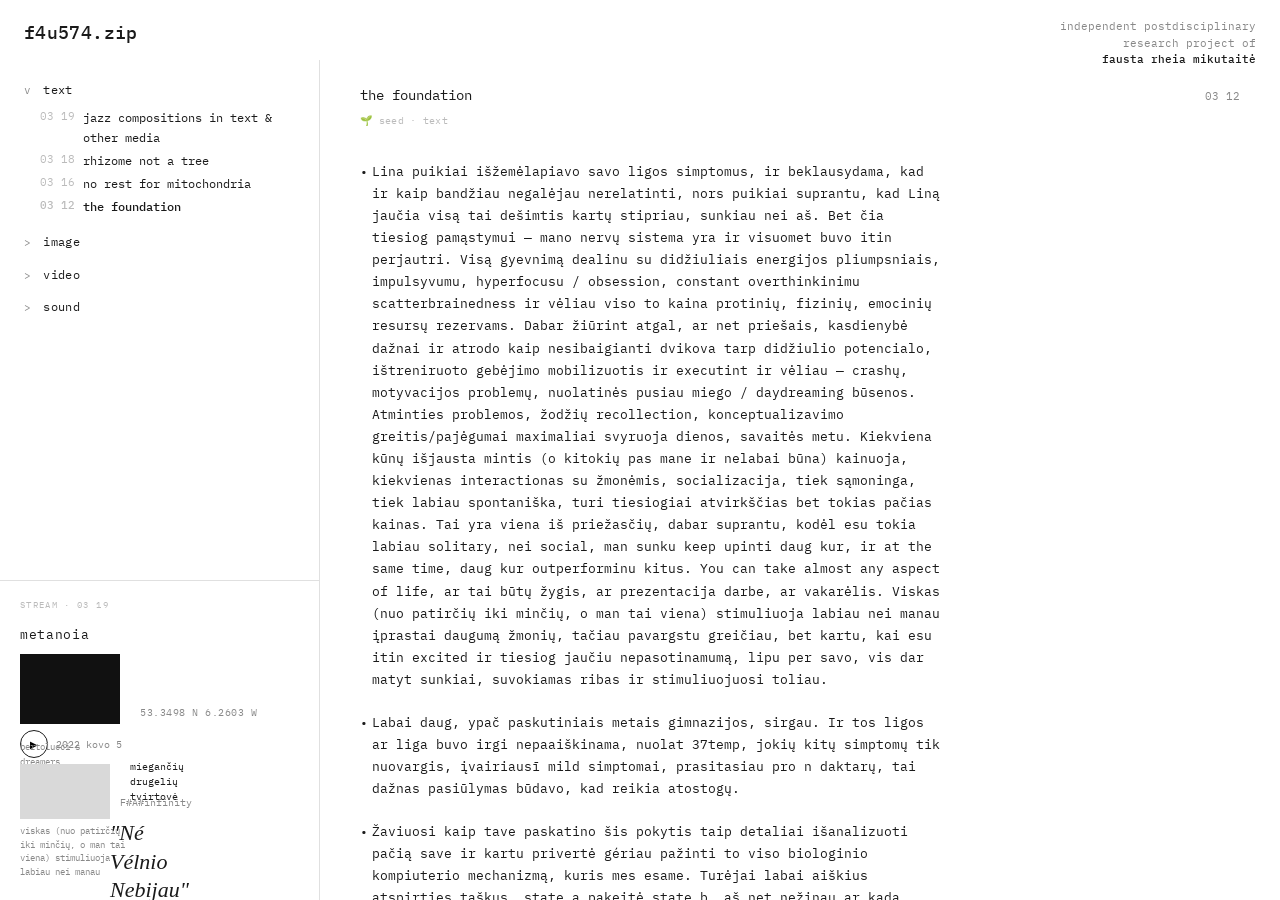
==== index.html @ ff66e922 "the foundation" ====
<!DOCTYPE html>
<html lang="en">
<head>
    <meta charset="UTF-8">
    <meta name="viewport" content="width=device-width, initial-scale=1.0">
    <title>f4u574.zip</title>
    <style>
        /* === f4u574.zip === */
        
        @import url('https://fonts.googleapis.com/css2?family=IBM+Plex+Mono:ital,wght@0,300;0,400;0,500;1,300;1,400&display=swap');
        
        :root {
            --bg: #ffffff;
            --fg: #1a1a1a;
            --accent: #888;
            --light: #bbb;
            --border: #e0e0e0;
            --hover: #000;
            --nav-width: 320px;
            --mono: 'IBM Plex Mono', 'Courier New', monospace;
            --pink: #d4a5b5;
            --grey-light: #d9d9d9;
        }

        *, *::before, *::after { margin: 0; padding: 0; box-sizing: border-box; }

        body {
            font-family: var(--mono);
            background: var(--bg);
            color: var(--fg);
            font-size: 13px;
            line-height: 1.7;
            -webkit-font-smoothing: antialiased;
            overflow: hidden;
            height: 100vh;
        }

        ::selection { background: var(--fg); color: var(--bg); }

        a { color: var(--fg); text-decoration: none; }
        a:hover { color: var(--hover); }

        /* === HEADER === */
        .site-header {
            position: fixed;
            top: 0; left: 0; right: 0;
            height: 60px;
            display: flex;
            justify-content: space-between;
            align-items: flex-start;
            padding: 18px 24px 0;
            background: var(--bg);
            z-index: 100;
        }
        .site-title {
            font-size: 18px;
            font-weight: 500;
            letter-spacing: 0.02em;
        }
        .site-subtitle {
            text-align: right;
            font-size: 11px;
            line-height: 1.5;
            color: var(--accent);
        }
        .site-subtitle .author {
            font-weight: 500;
            color: var(--fg);
        }

        /* === BURGER === */
        .burger {
            display: none;
            background: none;
            border: none;
            cursor: pointer;
            padding: 4px;
            z-index: 200;
        }
        .burger span {
            display: block;
            width: 20px;
            height: 1px;
            background: var(--fg);
            margin: 5px 0;
            transition: all 0.2s;
        }
        .burger.open span:nth-child(1) { transform: rotate(45deg) translate(4px, 4px); }
        .burger.open span:nth-child(2) { opacity: 0; }
        .burger.open span:nth-child(3) { transform: rotate(-45deg) translate(4px, -4px); }

        /* === MAIN LAYOUT === */
        .layout {
            display: flex;
            position: fixed;
            top: 60px;
            left: 0;
            right: 0;
            bottom: 0;
        }

        /* === LEFT NAV === */
        .nav-pane {
            width: var(--nav-width);
            min-width: var(--nav-width);
            display: flex;
            flex-direction: column;
            border-right: 1px solid var(--border);
            overflow: hidden;
        }
        .nav-entries {
            flex: 1;
            overflow-y: auto;
            padding: 20px 24px;
        }
        .nav-entries::-webkit-scrollbar { width: 3px; }
        .nav-entries::-webkit-scrollbar-track { background: transparent; }
        .nav-entries::-webkit-scrollbar-thumb { background: var(--border); }

        /* category toggles */
        .nav-category {
            margin-bottom: 6px;
            cursor: pointer;
            user-select: none;
            font-size: 12px;
            letter-spacing: 0.03em;
        }
        .nav-category .toggle-icon { 
            display: inline-block; 
            width: 12px; 
            color: var(--accent);
            font-size: 11px;
        }
        .nav-category:hover { color: var(--hover); }

        .nav-list {
            list-style: none;
            margin: 0 0 14px 0;
            overflow: hidden;
            transition: max-height 0.3s ease;
        }
        .nav-list.collapsed { max-height: 0; margin-bottom: 6px; }
        
        .nav-item {
            display: flex;
            gap: 8px;
            padding: 2px 0 2px 16px;
            font-size: 12px;
            cursor: pointer;
            transition: color 0.1s;
            line-height: 1.6;
        }
        .nav-item:hover { color: var(--hover); }
        .nav-item.active { font-weight: 500; }
        .nav-item .date {
            color: var(--light);
            white-space: nowrap;
            font-size: 11px;
        }
        .nav-item .title { flex: 1; }

        /* === DAILY COMPOSITION === */
        .daily-zone {
            border-top: 1px solid var(--border);
            padding: 16px 20px;
            min-height: 200px;
            position: relative;
            overflow: hidden;
        }
        .daily-label {
            font-size: 9px;
            letter-spacing: 0.15em;
            color: var(--light);
            text-transform: uppercase;
            margin-bottom: 12px;
        }
        .daily-composition {
            position: relative;
            height: 260px;
            font-size: 11px;
        }
        .daily-composition .frag {
            position: absolute;
        }
        .frag-text {
            font-size: 11px;
            line-height: 1.5;
            max-width: 160px;
        }
        .frag-keyword {
            font-size: 13px;
            letter-spacing: 0.05em;
        }
        .frag-image {
            display: block;
        }
        .frag-coord {
            font-size: 10px;
            color: var(--accent);
            letter-spacing: 0.05em;
        }
        .frag-quote {
            font-style: italic;
            font-size: 15px;
            font-weight: 300;
            line-height: 1.3;
        }
        .frag-date {
            font-size: 10px;
            color: var(--light);
        }
        /* mini audio player in daily zone */
        .mini-player {
            display: flex;
            align-items: center;
            gap: 8px;
        }
        .mini-player .play-btn {
            width: 28px;
            height: 28px;
            border-radius: 50%;
            border: 1px solid var(--fg);
            background: none;
            cursor: pointer;
            display: flex;
            align-items: center;
            justify-content: center;
            font-size: 10px;
            transition: all 0.15s;
        }
        .mini-player .play-btn:hover {
            background: var(--fg);
            color: var(--bg);
        }
        .mini-player .track-info {
            font-size: 10px;
            color: var(--accent);
        }

        /* === CONTENT PANE === */
        .content-pane {
            flex: 1;
            overflow-y: auto;
            padding: 24px 40px 60px;
        }
        .content-pane::-webkit-scrollbar { width: 3px; }
        .content-pane::-webkit-scrollbar-track { background: transparent; }
        .content-pane::-webkit-scrollbar-thumb { background: var(--border); }

        .entry-header {
            display: flex;
            justify-content: space-between;
            align-items: baseline;
            margin-bottom: 32px;
        }
        .entry-title {
            font-size: 14px;
            font-weight: 400;
        }
        .entry-date {
            font-size: 11px;
            color: var(--accent);
            white-space: nowrap;
        }
        .entry-meta {
            font-size: 10px;
            color: var(--light);
            margin-top: 4px;
            letter-spacing: 0.03em;
        }

        .entry-content {
            max-width: 580px;
        }
        .entry-content p {
            margin-bottom: 1.3rem;
            text-align: left;
        }
        .entry-content .bullet-item {
            padding-left: 12px;
            margin-bottom: 1.3rem;
            position: relative;
        }
        .entry-content .bullet-item::before {
            content: '•';
            position: absolute;
            left: 0;
        }
        .entry-content blockquote {
            border-left: 1px solid var(--accent);
            padding-left: 16px;
            margin: 24px 0;
            color: var(--accent);
            font-style: italic;
        }
        .entry-content img {
            max-width: 100%;
            margin: 20px 0;
            display: block;
        }
        .entry-content hr {
            border: none;
            border-top: 1px solid var(--border);
            margin: 28px 0;
        }
        .entry-content .footnote {
            font-size: 10px;
            color: var(--accent);
            vertical-align: super;
            cursor: pointer;
        }
        .entry-content .footnote:hover {
            color: var(--fg);
        }
        .entry-content .tag {
            font-size: 10px;
            color: var(--accent);
            letter-spacing: 0.05em;
            border-bottom: 1px solid var(--border);
            cursor: pointer;
            transition: all 0.1s;
        }
        .entry-content .tag:hover {
            color: var(--fg);
            border-color: var(--fg);
        }
        /* audio player in entries */
        .audio-player {
            margin: 20px 0;
            padding: 12px 0;
        }
        .audio-player audio {
            width: 100%;
            height: 32px;
            outline: none;
        }
        .audio-player audio::-webkit-media-controls-panel {
            background: var(--bg);
        }
        .audio-label {
            font-size: 10px;
            color: var(--accent);
            margin-bottom: 6px;
            letter-spacing: 0.03em;
        }

        /* entry images */
        .entry-image {
            margin: 24px 0;
        }
        .entry-image-block {
            width: 100%;
            height: 300px;
            object-fit: cover;
            display: block;
        }
        .entry-image-caption {
            font-size: 10px;
            color: var(--accent);
            margin-top: 6px;
        }
        /* color blocks as image placeholders */
        .color-block {
            width: 100%;
            height: 300px;
            display: block;
            margin: 24px 0;
        }

        /* entry connections */
        .entry-connections {
            margin-top: 40px;
            padding-top: 16px;
            border-top: 1px solid var(--border);
            font-size: 11px;
            color: var(--accent);
        }
        .entry-connections a {
            color: var(--accent);
            border-bottom: 1px solid var(--border);
        }
        .entry-connections a:hover {
            color: var(--fg);
            border-color: var(--fg);
        }

        /* entry nav arrows */
        .entry-nav {
            display: flex;
            justify-content: space-between;
            margin-top: 24px;
            font-size: 11px;
        }
        .entry-nav a {
            color: var(--accent);
        }
        .entry-nav a:hover { color: var(--fg); }

        /* footnotes section */
        .footnotes-section {
            margin-top: 32px;
            padding-top: 16px;
            border-top: 1px solid var(--border);
            font-size: 11px;
            color: var(--accent);
            line-height: 1.6;
        }

        /* === MOBILE === */
        @media (max-width: 768px) {
            .burger { display: block; }
            
            .site-header {
                padding: 14px 16px 0;
                height: 50px;
                align-items: center;
            }
            .site-title { font-size: 15px; }
            .site-subtitle { display: none; }

            .layout { top: 50px; }

            .nav-pane {
                position: fixed;
                top: 50px;
                left: -100%;
                width: 85%;
                max-width: 320px;
                height: calc(100vh - 50px);
                background: var(--bg);
                z-index: 150;
                transition: left 0.25s ease;
                border-right: 1px solid var(--border);
            }
            .nav-pane.open { left: 0; }

            .nav-overlay {
                display: none;
                position: fixed;
                top: 50px;
                left: 0; right: 0; bottom: 0;
                background: rgba(0,0,0,0.1);
                z-index: 140;
            }
            .nav-overlay.show { display: block; }

            .content-pane {
                padding: 20px 16px 40px;
                width: 100%;
            }

            .daily-mobile {
                display: block;
                border-top: 1px solid var(--border);
                padding: 20px 16px;
                margin-top: 40px;
            }
            .daily-zone { display: none; }
        }

        @media (min-width: 769px) {
            .daily-mobile { display: none; }
            .nav-overlay { display: none !important; }
        }

        /* === ANIMATIONS === */
        .entry-content > * {
            animation: fadeUp 0.3s ease forwards;
            opacity: 0;
        }
        @keyframes fadeUp {
            from { opacity: 0; transform: translateY(6px); }
            to { opacity: 1; transform: translateY(0); }
        }
        .entry-content > *:nth-child(1) { animation-delay: 0.05s; }
        .entry-content > *:nth-child(2) { animation-delay: 0.1s; }
        .entry-content > *:nth-child(3) { animation-delay: 0.15s; }
        .entry-content > *:nth-child(4) { animation-delay: 0.2s; }
        .entry-content > *:nth-child(5) { animation-delay: 0.25s; }
        .entry-content > *:nth-child(6) { animation-delay: 0.3s; }
        .entry-content > *:nth-child(7) { animation-delay: 0.35s; }
        .entry-content > *:nth-child(8) { animation-delay: 0.4s; }
        .entry-content > *:nth-child(9) { animation-delay: 0.45s; }
        .entry-content > *:nth-child(10) { animation-delay: 0.5s; }
    </style>
</head>
<body>

    <!-- HEADER -->
    <header class="site-header">
        <div style="display:flex;align-items:center;gap:16px;">
            <button class="burger" onclick="toggleNav()" aria-label="Menu">
                <span></span><span></span><span></span>
            </button>
            <a href="#" class="site-title" onclick="loadEntry('foundation'); return false;">f4u574.zip</a>
        </div>
        <div class="site-subtitle">
            independent postdisciplinary<br>research project of<br>
            <span class="author">fausta rheia mikutaitė</span>
        </div>
    </header>

    <!-- NAV OVERLAY (mobile) -->
    <div class="nav-overlay" onclick="toggleNav()"></div>

    <!-- MAIN LAYOUT -->
    <div class="layout">
        
        <!-- LEFT NAV -->
        <aside class="nav-pane" id="navPane">
            <div class="nav-entries">
                
                <!-- TEXT -->
                <div class="nav-category" onclick="toggleCategory('text')">
                    <span class="toggle-icon" id="icon-text">v</span> text
                </div>
                <ul class="nav-list" id="list-text">
                    <li class="nav-item" onclick="loadEntry('jazz')">
                        <span class="date">03 19</span>
                        <span class="title">jazz compositions in text & other media</span>
                    </li>
                    <li class="nav-item" onclick="loadEntry('rhizome')">
                        <span class="date">03 18</span>
                        <span class="title">rhizome not a tree</span>
                    </li>
                    <li class="nav-item" onclick="loadEntry('mitochondria')">
                        <span class="date">03 16</span>
                        <span class="title">no rest for mitochondria</span>
                    </li>
                    <li class="nav-item active" onclick="loadEntry('foundation')">
                        <span class="date">03 12</span>
                        <span class="title">the foundation</span>
                    </li>
                </ul>

                <!-- IMAGE -->
                <div class="nav-category" onclick="toggleCategory('image')">
                    <span class="toggle-icon" id="icon-image">></span> image
                </div>
                <ul class="nav-list collapsed" id="list-image">
                    <li class="nav-item" onclick="loadEntry('fabric')">
                        <span class="date">03 17</span>
                        <span class="title">fabric study #1 — silk organza</span>
                    </li>
                </ul>

                <!-- VIDEO -->
                <div class="nav-category" onclick="toggleCategory('video')">
                    <span class="toggle-icon" id="icon-video">></span> video
                </div>
                <ul class="nav-list collapsed" id="list-video">
                    <li class="nav-item" onclick="loadEntry('walk')">
                        <span class="date">03 15</span>
                        <span class="title">walking through neringa</span>
                    </li>
                </ul>

                <!-- SOUND -->
                <div class="nav-category" onclick="toggleCategory('sound')">
                    <span class="toggle-icon" id="icon-sound">></span> sound
                </div>
                <ul class="nav-list collapsed" id="list-sound">
                    <li class="nav-item" onclick="loadEntry('sketch1')">
                        <span class="date">03 14</span>
                        <span class="title">untitled sound sketch #1</span>
                    </li>
                </ul>

            </div>

            <!-- DAILY COMPOSITION (desktop) -->
            <div class="daily-zone">
                <div class="daily-label">stream · 03 19</div>
                <div class="daily-composition">
                    <div class="frag frag-keyword" style="top:0; left:0;">metanoia</div>
                    
                    <div class="frag" style="top:30px; left:0;">
                        <div style="width:100px;height:70px;background:#111;"></div>
                        <div class="mini-player" style="margin-top:6px;">
                            <button class="play-btn" onclick="toggleDailyAudio(this)">&#9654;</button>
                            <div class="track-info">2022 kovo 5</div>
                        </div>
                    </div>
                    
                    <div class="frag frag-coord" style="top:80px; left:120px;">53.3498 N 6.2603 W</div>
                    
                    <div class="frag" style="top:115px; left:0; font-size:9px; color:var(--accent);">bertolucci's<br>dreamers</div>
                    
                    <div class="frag" style="top:140px; left:0;">
                        <div style="width:90px;height:55px;background:var(--grey-light);"></div>
                    </div>
                    
                    <div class="frag frag-text" style="top:135px; left:110px; max-width:130px; font-size:10px;">
                        miegančių<br>drugelių<br>tvirtovė
                    </div>
                    
                    <div class="frag" style="top:170px; left:100px; font-size:10px; color:var(--accent);">F#A#infinity</div>
                    
                    <div class="frag frag-text" style="top:200px; left:0; font-size:9px; max-width:120px; color:var(--accent);">
                        viskas (nuo patirčių<br>iki minčių, o man tai<br>viena) stimuliuoja<br>labiau nei manau
                    </div>
                    
                    <div class="frag frag-quote" style="top:195px; left:90px; font-family: 'Georgia', serif;">
                        <span style="font-size:22px; font-style:italic;">"Né<br>Vélnio<br>Nebijau"</span>
                    </div>
                </div>
            </div>
        </aside>

        <!-- CONTENT PANE -->
        <main class="content-pane" id="contentPane">
            <!-- default entry: the foundation -->
            <div id="entry-foundation" class="entry">
                <div class="entry-header">
                    <div>
                        <div class="entry-title">the foundation</div>
                        <div class="entry-meta">🌱 seed · text</div>
                    </div>
                    <div class="entry-date">03 12</div>
                </div>
                <div class="entry-content">
                    <div class="bullet-item">
                        Lina puikiai išžemėlapiavo savo ligos simptomus, ir beklausydama, kad ir kaip bandžiau negalėjau nerelatinti, nors puikiai suprantu, kad Liną jaučia visą tai dešimtis kartų stipriau, sunkiau nei aš. Bet čia tiesiog pamąstymui — mano nervų sistema yra ir visuomet buvo itin perjautri. Visą gyevnimą dealinu su didžiuliais energijos pliumpsniais, impulsyvumu, hyperfocusu / obsession, constant overthinkinimu scatterbrainedness ir vėliau viso to kaina protinių, fizinių, emocinių resursų rezervams. Dabar žiūrint atgal, ar net priešais, kasdienybė dažnai ir atrodo kaip nesibaigianti dvikova tarp didžiulio potencialo, ištreniruoto gebėjimo mobilizuotis ir executint ir vėliau — crashų, motyvacijos problemų, nuolatinės pusiau miego / daydreaming būsenos. Atminties problemos, žodžių recollection, konceptualizavimo greitis/pajėgumai maximaliai svyruoja dienos, savaitės metu. Kiekviena kūnų išjausta mintis (o kitokių pas mane ir nelabai būna) kainuoja, kiekvienas interactionas su žmonėmis, socializacija, tiek sąmoninga, tiek labiau spontaniška, turi tiesiogiai atvirkščias bet tokias pačias kainas. Tai yra viena iš priežasčių, dabar suprantu, kodėl esu tokia labiau solitary, nei social, man sunku keep upinti daug kur, ir at the same time, daug kur outperforminu kitus. You can take almost any aspect of life, ar tai būtų žygis, ar prezentacija darbe, ar vakarėlis. Viskas (nuo patirčių iki minčių, o man tai viena) stimuliuoja labiau nei manau įprastai daugumą žmonių, tačiau pavargstu greičiau, bet kartu, kai esu itin excited ir tiesiog jaučiu nepasotinamumą, lipu per savo, vis dar matyt sunkiai, suvokiamas ribas ir stimuliuojuosi toliau.
                    </div>

                    <div class="bullet-item">
                        Labai daug, ypač paskutiniais metais gimnazijos, sirgau. Ir tos ligos ar liga buvo irgi nepaaiškinama, nuolat 37temp, jokių kitų simptomų tik nuovargis, įvairiausī mild simptomai, prasitasiau pro n daktarų, tai dažnas pasiūlymas būdavo, kad reikia atostogų.
                    </div>
                    
                    <div class="bullet-item">
                        Žaviuosi kaip tave paskatino šis pokytis taip detaliai išanalizuoti pačią save ir kartu privertė gériau pažinti to viso biologinio kompiuterio mechanizmą, kuris mes esame. Turėjai labai aiškius atspirties taškus, state a pakeitė state b. aš net nežinau ar kada buvau pure a state, visuomet labiau fluid, mixas grynai vienas a su dviem b. aš dar turiu, labiau turėjau anksčiau, įvairių self destructive tendencies, tai man įvykdavo sprogimai, tuomet crachai, tuomet atsistatinėjimas, peakas, kuriame sprogstu ir vėl crashas. Ir destructive tendency, tai ar tai būtų vakarėlis, ar deadline'as, ar persistengimas, got too excited/aroused. Ir kaip tik galvojau apie tai prieš porą dienų, ar galėčiau kitaip? Ar galečiau išmainyti savo high highs for stability? Aš vis dar nežinau.
                    </div>

                    <hr>

                    <div class="bullet-item">
                        Nežinau ką noriu visu tuo pasakyti, nieko konkretaus, gal tiesiog matyt visą tai ką girdžiu veda man į vieną ir tą patį mano tyrimų, mąstymo buvimo topicą ar labiau perspective apie disciplinas ir kaip mūsų pasaulio knowledge ir science yra dalomas į stalčiukus, labels, diagnozes, kategorijas, vertikales ir horizontales apie kažką kas ne(turėtų būti)daloma. Visą laiką klausydama tavęs žaviuosi tavo žvitriu, aštriu protų ir tiesiog nenstoju tyliai kikenti iš tavo self commentary apie chaosą, minčių pametinėjimą ir panašiai, nes absoliučiai taip nėra ir neatrodo, ir tik galiu įsivaizduoti kokia ten quantum pirtis tavo galvelė iš tiesų yra. Ir aš niekaip neturinti jokios kompetencijos, iš tokio basic turimų at my disposal elementų tiesiog galvoju apie uždegimą. Šiaip astonishing jog stresas tiesiogiai susijęs su pleiskanų atsiradimu.
                    </div>

                    <div class="entry-connections">
                        connected to: <a href="#" onclick="loadEntry('rhizome'); return false;">rhizome not a tree</a> · <a href="#" onclick="loadEntry('mitochondria'); return false;">no rest for mitochondria</a>
                    </div>

                    <div class="entry-nav">
                        <span style="color:var(--light);">← no earlier entries</span>
                        <a href="#" onclick="loadEntry('mitochondria'); return false;">next →</a>
                    </div>
                </div>
            </div>

            <div id="entry-rhizome" class="entry" style="display:none;">
                <div class="entry-header">
                    <div>
                        <div class="entry-title">rhizome not a tree</div>
                        <div class="entry-meta">🌿 growing · text</div>
                    </div>
                    <div class="entry-date">03 18</div>
                </div>
                <div class="entry-content">
                    <p>Deleuze and Guattari described a model of knowledge that has no hierarchy, no center, no beginning or end. Any point can connect to any other point. It grows horizontally like root systems, not vertically like trees.</p>
                    
                    <p>I've been frustrated my entire life by the fact that the world only gives me trees when what I need is a rhizome. Every filing system, every app, every institution — they all want me to put things in branches. But my mind doesn't branch. It sprawls. It connects sideways. A fabric swatch connects to a philosophical insight connects to a melody connects to a memory of walking through Neringa in November.</p>
                    
                    <p>The system I'm building<span class="footnote">1</span> refuses the tree. One database. No folders. No nesting. Just entries with facets — and every entry can be a visitor in multiple rooms simultaneously.</p>

                    <blockquote>the weight of the knowledge does not weigh me down. and that's why I need systems I could easily float in this space.</blockquote>

                    <p>Tags: <span class="tag">systems</span> · <span class="tag">deleuze</span> · <span class="tag">methodology</span> · <span class="tag">looney elysium</span></p>

                    <div class="footnotes-section">
                        <sup>1</sup> See: <a href="#" onclick="loadEntry('foundation'); return false;">the foundation</a>
                    </div>

                    <div class="entry-connections">
                        connected to: <a href="#" onclick="loadEntry('foundation'); return false;">the foundation</a> · <a href="#" onclick="loadEntry('jazz'); return false;">jazz compositions in text & other media</a>
                    </div>

                    <div class="entry-nav">
                        <a href="#" onclick="loadEntry('mitochondria'); return false;">← prev</a>
                        <a href="#" onclick="loadEntry('jazz'); return false;">next →</a>
                    </div>
                </div>
            </div>

            <div id="entry-jazz" class="entry" style="display:none;">
                <div class="entry-header">
                    <div>
                        <div class="entry-title">jazz compositions in text & other media</div>
                        <div class="entry-meta">🌱 seed · text, image, sound</div>
                    </div>
                    <div class="entry-date">03 19</div>
                </div>
                <div class="entry-content">
                    <p>What if writing is not writing but composing? Not in the musical sense exclusively but in the sense that John Cage meant — organizing sounds, and silences, and the accidents in between.</p>
                    
                    <p>I compose in text the way a jazz musician composes: with a structure loose enough to allow improvisation, with repetition that isn't repetition because the context has shifted, with space for the unexpected to enter and rearrange everything.</p>

                    <div class="color-block" style="background: var(--pink);"></div>

                    <p>This entry itself is a composition. Text and image and (soon) sound, not illustrating each other but coexisting. The pink block above is not decoration. It's a pause. A breath between paragraphs. A color that exists because I felt it belonged here today.</p>

                    <div class="audio-player">
                        <div class="audio-label">sketch_030219.mp3 — field recording, vilnius</div>
                        <audio controls preload="none">
                            <source src="about:blank" type="audio/mpeg">
                        </audio>
                    </div>

                    <p>The sound player above is empty for now. When I have a recording, it goes here. The infrastructure waits for the content. The room exists before the furniture arrives.</p>

                    <div class="entry-connections">
                        connected to: <a href="#" onclick="loadEntry('rhizome'); return false;">rhizome not a tree</a>
                    </div>

                    <div class="entry-nav">
                        <a href="#" onclick="loadEntry('rhizome'); return false;">← prev</a>
                        <span style="color:var(--light);">no newer entries →</span>
                    </div>
                </div>
            </div>

            <div id="entry-mitochondria" class="entry" style="display:none;">
                <div class="entry-header">
                    <div>
                        <div class="entry-title">no rest for mitochondria</div>
                        <div class="entry-meta">🌿 growing · text</div>
                    </div>
                    <div class="entry-date">03 16</div>
                </div>
                <div class="entry-content">
                    <p>The body is the first laboratory. Before any system, before any notation, before any digital garden — there is the nervous system, doing its own composing. Every perception costs energy. Every interaction is a transaction in biological currency.</p>
                    
                    <p>I've been tracking: the crashes follow the peaks with mechanical regularity. Not because I'm broken but because the instrument is sensitive. A Stradivarius doesn't survive a mosh pit. But it plays sounds no factory violin can dream of.</p>

                    <p>The question isn't whether to dampen the sensitivity. The question is: can I build scaffolding around it? Not to contain it but to catch what it produces before it dissipates.</p>

                    <p>That's what the system is. Not life management. Energy management. Catching what the mitochondria produce before the crash erases the memory of having produced it.</p>

                    <div class="entry-connections">
                        connected to: <a href="#" onclick="loadEntry('foundation'); return false;">the foundation</a>
                    </div>

                    <div class="entry-nav">
                        <a href="#" onclick="loadEntry('foundation'); return false;">← prev</a>
                        <a href="#" onclick="loadEntry('rhizome'); return false;">next →</a>
                    </div>
                </div>
            </div>

            <div id="entry-sketch1" class="entry" style="display:none;">
                <div class="entry-header">
                    <div>
                        <div class="entry-title">untitled sound sketch #1</div>
                        <div class="entry-meta">🌱 seed · sound</div>
                    </div>
                    <div class="entry-date">03 14</div>
                </div>
                <div class="entry-content">
                    <div class="audio-player">
                        <div class="audio-label">sketch_001.mp3</div>
                        <audio controls preload="none">
                            <source src="about:blank" type="audio/mpeg">
                        </audio>
                    </div>
                    <p>No words needed. Just listen.</p>

                    <div class="entry-nav">
                        <a href="#" onclick="loadEntry('foundation'); return false;">← prev</a>
                        <a href="#" onclick="loadEntry('mitochondria'); return false;">next →</a>
                    </div>
                </div>
            </div>

            <div id="entry-fabric" class="entry" style="display:none;">
                <div class="entry-header">
                    <div>
                        <div class="entry-title">fabric study #1 — silk organza</div>
                        <div class="entry-meta">🌱 seed · image</div>
                    </div>
                    <div class="entry-date">03 17</div>
                </div>
                <div class="entry-content">
                    <div class="color-block" style="background: var(--pink); height: 400px; opacity: 0.6;"></div>
                    <p>Translucent. Holds structure without weight. Takes dye unevenly — which is the point. The imperfection is the information.</p>
                    <div class="color-block" style="background: var(--grey-light); height: 250px;"></div>

                    <div class="entry-nav">
                        <a href="#" onclick="loadEntry('mitochondria'); return false;">← prev</a>
                        <a href="#" onclick="loadEntry('rhizome'); return false;">next →</a>
                    </div>
                </div>
            </div>

            <div id="entry-walk" class="entry" style="display:none;">
                <div class="entry-header">
                    <div>
                        <div class="entry-title">walking through neringa</div>
                        <div class="entry-meta">🌱 seed · video</div>
                    </div>
                    <div class="entry-date">03 15</div>
                </div>
                <div class="entry-content">
                    <div class="color-block" style="background: #2a3a2a; height: 380px;"></div>
                    <p>Video would embed here. The dunes in March. Wind so strong the camera shakes. That's not a flaw — it's weather becoming part of the composition.</p>

                    <div class="entry-nav">
                        <a href="#" onclick="loadEntry('foundation'); return false;">← prev</a>
                        <a href="#" onclick="loadEntry('mitochondria'); return false;">next →</a>
                    </div>
                </div>
            </div>

            <!-- DAILY COMPOSITION (mobile only) -->
            <div class="daily-mobile">
                <div class="daily-label">stream · 03 19</div>
                <div style="font-size:13px; margin-bottom:8px;">metanoia</div>
                <div style="display:flex; gap:12px; margin-bottom:10px;">
                    <div style="width:80px;height:56px;background:#111;flex-shrink:0;"></div>
                    <div>
                        <div class="mini-player">
                            <button class="play-btn" onclick="toggleDailyAudio(this)">&#9654;</button>
                            <div class="track-info">2022 kovo 5</div>
                        </div>
                        <div style="font-size:10px;color:var(--accent);margin-top:4px;">53.3498 N 6.2603 W</div>
                    </div>
                </div>
                <div style="font-size:9px;color:var(--accent);">bertolucci's dreamers</div>
                <div style="font-size:10px;margin-top:6px;">miegančių drugelių tvirtovė</div>
                <div style="font-size:10px;color:var(--accent);margin-top:4px;">F#A#infinity</div>
                <div style="font-size:9px;color:var(--accent);margin-top:8px;max-width:200px;">
                    viskas (nuo patirčių iki minčių, o man tai viena) stimuliuoja labiau nei manau
                </div>
                <div style="font-family:Georgia,serif;font-style:italic;font-size:18px;margin-top:8px;">
                    "Né Vélnio Nebijau"
                </div>
            </div>
        </main>
    </div>

    <script>
        // === NAVIGATION ===
        function toggleCategory(cat) {
            const list = document.getElementById('list-' + cat);
            const icon = document.getElementById('icon-' + cat);
            list.classList.toggle('collapsed');
            icon.textContent = list.classList.contains('collapsed') ? '>' : 'v';
        }

        function loadEntry(id) {
            // hide all entries
            document.querySelectorAll('.entry').forEach(e => e.style.display = 'none');
            // show target
            const target = document.getElementById('entry-' + id);
            if (target) {
                target.style.display = 'block';
                // re-trigger animations
                const content = target.querySelector('.entry-content');
                if (content) {
                    content.querySelectorAll(':scope > *').forEach(el => {
                        el.style.animation = 'none';
                        el.offsetHeight; // force reflow
                        el.style.animation = '';
                    });
                }
            }
            // update active state in nav
            document.querySelectorAll('.nav-item').forEach(i => i.classList.remove('active'));
            // scroll content to top
            document.getElementById('contentPane').scrollTo(0, 0);
            // close mobile nav
            if (window.innerWidth <= 768) {
                document.getElementById('navPane').classList.remove('open');
                document.querySelector('.nav-overlay').classList.remove('show');
                document.querySelector('.burger').classList.remove('open');
            }
        }

        // === BURGER MENU ===
        function toggleNav() {
            document.getElementById('navPane').classList.toggle('open');
            document.querySelector('.nav-overlay').classList.toggle('show');
            document.querySelector('.burger').classList.toggle('open');
        }

        // === DAILY AUDIO ===
        function toggleDailyAudio(btn) {
            btn.innerHTML = btn.innerHTML === '&#9654;' ? '&#9646;&#9646;' : '&#9654;';
        }
    </script>
</body>
</html>
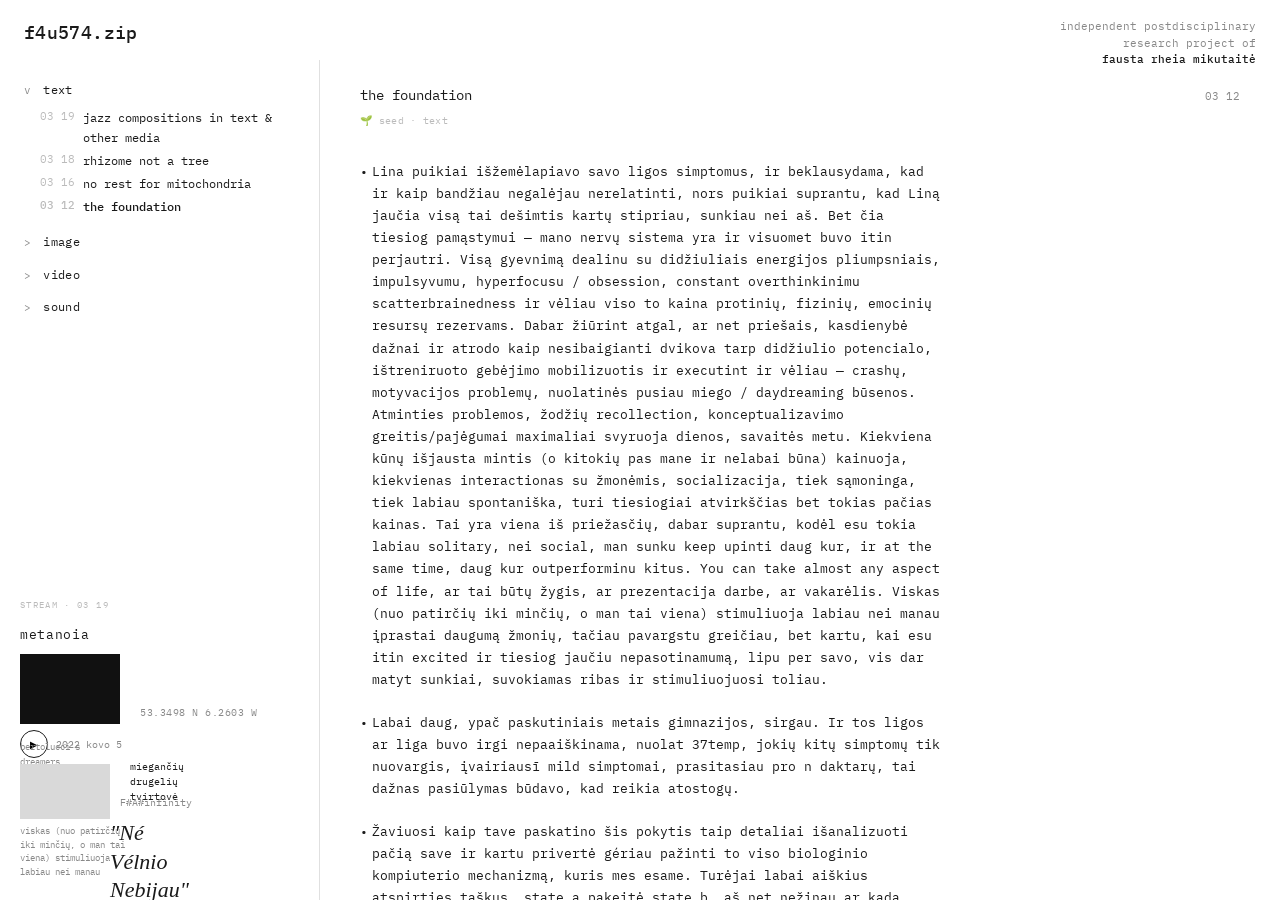
==== commit f0fdc871: "restructure: separate css, js, entries" ====
--- a/index.html
+++ b/index.html
@@ -1,488 +1,11 @@
+<!-- f4u574.zip — alive -->
 <!DOCTYPE html>
 <html lang="en">
 <head>
     <meta charset="UTF-8">
     <meta name="viewport" content="width=device-width, initial-scale=1.0">
     <title>f4u574.zip</title>
-    <style>
-        /* === f4u574.zip === */
-        
-        @import url('https://fonts.googleapis.com/css2?family=IBM+Plex+Mono:ital,wght@0,300;0,400;0,500;1,300;1,400&display=swap');
-        
-        :root {
-            --bg: #ffffff;
-            --fg: #1a1a1a;
-            --accent: #888;
-            --light: #bbb;
-            --border: #e0e0e0;
-            --hover: #000;
-            --nav-width: 320px;
-            --mono: 'IBM Plex Mono', 'Courier New', monospace;
-            --pink: #d4a5b5;
-            --grey-light: #d9d9d9;
-        }
-
-        *, *::before, *::after { margin: 0; padding: 0; box-sizing: border-box; }
-
-        body {
-            font-family: var(--mono);
-            background: var(--bg);
-            color: var(--fg);
-            font-size: 13px;
-            line-height: 1.7;
-            -webkit-font-smoothing: antialiased;
-            overflow: hidden;
-            height: 100vh;
-        }
-
-        ::selection { background: var(--fg); color: var(--bg); }
-
-        a { color: var(--fg); text-decoration: none; }
-        a:hover { color: var(--hover); }
-
-        /* === HEADER === */
-        .site-header {
-            position: fixed;
-            top: 0; left: 0; right: 0;
-            height: 60px;
-            display: flex;
-            justify-content: space-between;
-            align-items: flex-start;
-            padding: 18px 24px 0;
-            background: var(--bg);
-            z-index: 100;
-        }
-        .site-title {
-            font-size: 18px;
-            font-weight: 500;
-            letter-spacing: 0.02em;
-        }
-        .site-subtitle {
-            text-align: right;
-            font-size: 11px;
-            line-height: 1.5;
-            color: var(--accent);
-        }
-        .site-subtitle .author {
-            font-weight: 500;
-            color: var(--fg);
-        }
-
-        /* === BURGER === */
-        .burger {
-            display: none;
-            background: none;
-            border: none;
-            cursor: pointer;
-            padding: 4px;
-            z-index: 200;
-        }
-        .burger span {
-            display: block;
-            width: 20px;
-            height: 1px;
-            background: var(--fg);
-            margin: 5px 0;
-            transition: all 0.2s;
-        }
-        .burger.open span:nth-child(1) { transform: rotate(45deg) translate(4px, 4px); }
-        .burger.open span:nth-child(2) { opacity: 0; }
-        .burger.open span:nth-child(3) { transform: rotate(-45deg) translate(4px, -4px); }
-
-        /* === MAIN LAYOUT === */
-        .layout {
-            display: flex;
-            position: fixed;
-            top: 60px;
-            left: 0;
-            right: 0;
-            bottom: 0;
-        }
-
-        /* === LEFT NAV === */
-        .nav-pane {
-            width: var(--nav-width);
-            min-width: var(--nav-width);
-            display: flex;
-            flex-direction: column;
-            border-right: 1px solid var(--border);
-            overflow: hidden;
-        }
-        .nav-entries {
-            flex: 1;
-            overflow-y: auto;
-            padding: 20px 24px;
-        }
-        .nav-entries::-webkit-scrollbar { width: 3px; }
-        .nav-entries::-webkit-scrollbar-track { background: transparent; }
-        .nav-entries::-webkit-scrollbar-thumb { background: var(--border); }
-
-        /* category toggles */
-        .nav-category {
-            margin-bottom: 6px;
-            cursor: pointer;
-            user-select: none;
-            font-size: 12px;
-            letter-spacing: 0.03em;
-        }
-        .nav-category .toggle-icon { 
-            display: inline-block; 
-            width: 12px; 
-            color: var(--accent);
-            font-size: 11px;
-        }
-        .nav-category:hover { color: var(--hover); }
-
-        .nav-list {
-            list-style: none;
-            margin: 0 0 14px 0;
-            overflow: hidden;
-            transition: max-height 0.3s ease;
-        }
-        .nav-list.collapsed { max-height: 0; margin-bottom: 6px; }
-        
-        .nav-item {
-            display: flex;
-            gap: 8px;
-            padding: 2px 0 2px 16px;
-            font-size: 12px;
-            cursor: pointer;
-            transition: color 0.1s;
-            line-height: 1.6;
-        }
-        .nav-item:hover { color: var(--hover); }
-        .nav-item.active { font-weight: 500; }
-        .nav-item .date {
-            color: var(--light);
-            white-space: nowrap;
-            font-size: 11px;
-        }
-        .nav-item .title { flex: 1; }
-
-        /* === DAILY COMPOSITION === */
-        .daily-zone {
-            border-top: 1px solid var(--border);
-            padding: 16px 20px;
-            min-height: 200px;
-            position: relative;
-            overflow: hidden;
-        }
-        .daily-label {
-            font-size: 9px;
-            letter-spacing: 0.15em;
-            color: var(--light);
-            text-transform: uppercase;
-            margin-bottom: 12px;
-        }
-        .daily-composition {
-            position: relative;
-            height: 260px;
-            font-size: 11px;
-        }
-        .daily-composition .frag {
-            position: absolute;
-        }
-        .frag-text {
-            font-size: 11px;
-            line-height: 1.5;
-            max-width: 160px;
-        }
-        .frag-keyword {
-            font-size: 13px;
-            letter-spacing: 0.05em;
-        }
-        .frag-image {
-            display: block;
-        }
-        .frag-coord {
-            font-size: 10px;
-            color: var(--accent);
-            letter-spacing: 0.05em;
-        }
-        .frag-quote {
-            font-style: italic;
-            font-size: 15px;
-            font-weight: 300;
-            line-height: 1.3;
-        }
-        .frag-date {
-            font-size: 10px;
-            color: var(--light);
-        }
-        /* mini audio player in daily zone */
-        .mini-player {
-            display: flex;
-            align-items: center;
-            gap: 8px;
-        }
-        .mini-player .play-btn {
-            width: 28px;
-            height: 28px;
-            border-radius: 50%;
-            border: 1px solid var(--fg);
-            background: none;
-            cursor: pointer;
-            display: flex;
-            align-items: center;
-            justify-content: center;
-            font-size: 10px;
-            transition: all 0.15s;
-        }
-        .mini-player .play-btn:hover {
-            background: var(--fg);
-            color: var(--bg);
-        }
-        .mini-player .track-info {
-            font-size: 10px;
-            color: var(--accent);
-        }
-
-        /* === CONTENT PANE === */
-        .content-pane {
-            flex: 1;
-            overflow-y: auto;
-            padding: 24px 40px 60px;
-        }
-        .content-pane::-webkit-scrollbar { width: 3px; }
-        .content-pane::-webkit-scrollbar-track { background: transparent; }
-        .content-pane::-webkit-scrollbar-thumb { background: var(--border); }
-
-        .entry-header {
-            display: flex;
-            justify-content: space-between;
-            align-items: baseline;
-            margin-bottom: 32px;
-        }
-        .entry-title {
-            font-size: 14px;
-            font-weight: 400;
-        }
-        .entry-date {
-            font-size: 11px;
-            color: var(--accent);
-            white-space: nowrap;
-        }
-        .entry-meta {
-            font-size: 10px;
-            color: var(--light);
-            margin-top: 4px;
-            letter-spacing: 0.03em;
-        }
-
-        .entry-content {
-            max-width: 580px;
-        }
-        .entry-content p {
-            margin-bottom: 1.3rem;
-            text-align: left;
-        }
-        .entry-content .bullet-item {
-            padding-left: 12px;
-            margin-bottom: 1.3rem;
-            position: relative;
-        }
-        .entry-content .bullet-item::before {
-            content: '•';
-            position: absolute;
-            left: 0;
-        }
-        .entry-content blockquote {
-            border-left: 1px solid var(--accent);
-            padding-left: 16px;
-            margin: 24px 0;
-            color: var(--accent);
-            font-style: italic;
-        }
-        .entry-content img {
-            max-width: 100%;
-            margin: 20px 0;
-            display: block;
-        }
-        .entry-content hr {
-            border: none;
-            border-top: 1px solid var(--border);
-            margin: 28px 0;
-        }
-        .entry-content .footnote {
-            font-size: 10px;
-            color: var(--accent);
-            vertical-align: super;
-            cursor: pointer;
-        }
-        .entry-content .footnote:hover {
-            color: var(--fg);
-        }
-        .entry-content .tag {
-            font-size: 10px;
-            color: var(--accent);
-            letter-spacing: 0.05em;
-            border-bottom: 1px solid var(--border);
-            cursor: pointer;
-            transition: all 0.1s;
-        }
-        .entry-content .tag:hover {
-            color: var(--fg);
-            border-color: var(--fg);
-        }
-        /* audio player in entries */
-        .audio-player {
-            margin: 20px 0;
-            padding: 12px 0;
-        }
-        .audio-player audio {
-            width: 100%;
-            height: 32px;
-            outline: none;
-        }
-        .audio-player audio::-webkit-media-controls-panel {
-            background: var(--bg);
-        }
-        .audio-label {
-            font-size: 10px;
-            color: var(--accent);
-            margin-bottom: 6px;
-            letter-spacing: 0.03em;
-        }
-
-        /* entry images */
-        .entry-image {
-            margin: 24px 0;
-        }
-        .entry-image-block {
-            width: 100%;
-            height: 300px;
-            object-fit: cover;
-            display: block;
-        }
-        .entry-image-caption {
-            font-size: 10px;
-            color: var(--accent);
-            margin-top: 6px;
-        }
-        /* color blocks as image placeholders */
-        .color-block {
-            width: 100%;
-            height: 300px;
-            display: block;
-            margin: 24px 0;
-        }
-
-        /* entry connections */
-        .entry-connections {
-            margin-top: 40px;
-            padding-top: 16px;
-            border-top: 1px solid var(--border);
-            font-size: 11px;
-            color: var(--accent);
-        }
-        .entry-connections a {
-            color: var(--accent);
-            border-bottom: 1px solid var(--border);
-        }
-        .entry-connections a:hover {
-            color: var(--fg);
-            border-color: var(--fg);
-        }
-
-        /* entry nav arrows */
-        .entry-nav {
-            display: flex;
-            justify-content: space-between;
-            margin-top: 24px;
-            font-size: 11px;
-        }
-        .entry-nav a {
-            color: var(--accent);
-        }
-        .entry-nav a:hover { color: var(--fg); }
-
-        /* footnotes section */
-        .footnotes-section {
-            margin-top: 32px;
-            padding-top: 16px;
-            border-top: 1px solid var(--border);
-            font-size: 11px;
-            color: var(--accent);
-            line-height: 1.6;
-        }
-
-        /* === MOBILE === */
-        @media (max-width: 768px) {
-            .burger { display: block; }
-            
-            .site-header {
-                padding: 14px 16px 0;
-                height: 50px;
-                align-items: center;
-            }
-            .site-title { font-size: 15px; }
-            .site-subtitle { display: none; }
-
-            .layout { top: 50px; }
-
-            .nav-pane {
-                position: fixed;
-                top: 50px;
-                left: -100%;
-                width: 85%;
-                max-width: 320px;
-                height: calc(100vh - 50px);
-                background: var(--bg);
-                z-index: 150;
-                transition: left 0.25s ease;
-                border-right: 1px solid var(--border);
-            }
-            .nav-pane.open { left: 0; }
-
-            .nav-overlay {
-                display: none;
-                position: fixed;
-                top: 50px;
-                left: 0; right: 0; bottom: 0;
-                background: rgba(0,0,0,0.1);
-                z-index: 140;
-            }
-            .nav-overlay.show { display: block; }
-
-            .content-pane {
-                padding: 20px 16px 40px;
-                width: 100%;
-            }
-
-            .daily-mobile {
-                display: block;
-                border-top: 1px solid var(--border);
-                padding: 20px 16px;
-                margin-top: 40px;
-            }
-            .daily-zone { display: none; }
-        }
-
-        @media (min-width: 769px) {
-            .daily-mobile { display: none; }
-            .nav-overlay { display: none !important; }
-        }
-
-        /* === ANIMATIONS === */
-        .entry-content > * {
-            animation: fadeUp 0.3s ease forwards;
-            opacity: 0;
-        }
-        @keyframes fadeUp {
-            from { opacity: 0; transform: translateY(6px); }
-            to { opacity: 1; transform: translateY(0); }
-        }
-        .entry-content > *:nth-child(1) { animation-delay: 0.05s; }
-        .entry-content > *:nth-child(2) { animation-delay: 0.1s; }
-        .entry-content > *:nth-child(3) { animation-delay: 0.15s; }
-        .entry-content > *:nth-child(4) { animation-delay: 0.2s; }
-        .entry-content > *:nth-child(5) { animation-delay: 0.25s; }
-        .entry-content > *:nth-child(6) { animation-delay: 0.3s; }
-        .entry-content > *:nth-child(7) { animation-delay: 0.35s; }
-        .entry-content > *:nth-child(8) { animation-delay: 0.4s; }
-        .entry-content > *:nth-child(9) { animation-delay: 0.45s; }
-        .entry-content > *:nth-child(10) { animation-delay: 0.5s; }
-    </style>
+    <link rel="stylesheet" href="style.css">
 </head>
 <body>
 
@@ -515,19 +38,19 @@
                     <span class="toggle-icon" id="icon-text">v</span> text
                 </div>
                 <ul class="nav-list" id="list-text">
-                    <li class="nav-item" onclick="loadEntry('jazz')">
+                    <li class="nav-item" data-entry="jazz" onclick="loadEntry('jazz')">
                         <span class="date">03 19</span>
                         <span class="title">jazz compositions in text & other media</span>
                     </li>
-                    <li class="nav-item" onclick="loadEntry('rhizome')">
+                    <li class="nav-item" data-entry="rhizome" onclick="loadEntry('rhizome')">
                         <span class="date">03 18</span>
                         <span class="title">rhizome not a tree</span>
                     </li>
-                    <li class="nav-item" onclick="loadEntry('mitochondria')">
+                    <li class="nav-item" data-entry="mitochondria" onclick="loadEntry('mitochondria')">
                         <span class="date">03 16</span>
                         <span class="title">no rest for mitochondria</span>
                     </li>
-                    <li class="nav-item active" onclick="loadEntry('foundation')">
+                    <li class="nav-item active" data-entry="foundation" onclick="loadEntry('foundation')">
                         <span class="date">03 12</span>
                         <span class="title">the foundation</span>
                     </li>
@@ -538,7 +61,7 @@
                     <span class="toggle-icon" id="icon-image">></span> image
                 </div>
                 <ul class="nav-list collapsed" id="list-image">
-                    <li class="nav-item" onclick="loadEntry('fabric')">
+                    <li class="nav-item" data-entry="fabric" onclick="loadEntry('fabric')">
                         <span class="date">03 17</span>
                         <span class="title">fabric study #1 — silk organza</span>
                     </li>
@@ -549,7 +72,7 @@
                     <span class="toggle-icon" id="icon-video">></span> video
                 </div>
                 <ul class="nav-list collapsed" id="list-video">
-                    <li class="nav-item" onclick="loadEntry('walk')">
+                    <li class="nav-item" data-entry="walk" onclick="loadEntry('walk')">
                         <span class="date">03 15</span>
                         <span class="title">walking through neringa</span>
                     </li>
@@ -560,7 +83,7 @@
                     <span class="toggle-icon" id="icon-sound">></span> sound
                 </div>
                 <ul class="nav-list collapsed" id="list-sound">
-                    <li class="nav-item" onclick="loadEntry('sketch1')">
+                    <li class="nav-item" data-entry="sketch1" onclick="loadEntry('sketch1')">
                         <span class="date">03 14</span>
                         <span class="title">untitled sound sketch #1</span>
                     </li>
@@ -609,283 +132,10 @@
 
         <!-- CONTENT PANE -->
         <main class="content-pane" id="contentPane">
-            <!-- default entry: the foundation -->
-            <div id="entry-foundation" class="entry">
-                <div class="entry-header">
-                    <div>
-                        <div class="entry-title">the foundation</div>
-                        <div class="entry-meta">🌱 seed · text</div>
-                    </div>
-                    <div class="entry-date">03 12</div>
-                </div>
-                <div class="entry-content">
-                    <div class="bullet-item">
-                        Lina puikiai išžemėlapiavo savo ligos simptomus, ir beklausydama, kad ir kaip bandžiau negalėjau nerelatinti, nors puikiai suprantu, kad Liną jaučia visą tai dešimtis kartų stipriau, sunkiau nei aš. Bet čia tiesiog pamąstymui — mano nervų sistema yra ir visuomet buvo itin perjautri. Visą gyevnimą dealinu su didžiuliais energijos pliumpsniais, impulsyvumu, hyperfocusu / obsession, constant overthinkinimu scatterbrainedness ir vėliau viso to kaina protinių, fizinių, emocinių resursų rezervams. Dabar žiūrint atgal, ar net priešais, kasdienybė dažnai ir atrodo kaip nesibaigianti dvikova tarp didžiulio potencialo, ištreniruoto gebėjimo mobilizuotis ir executint ir vėliau — crashų, motyvacijos problemų, nuolatinės pusiau miego / daydreaming būsenos. Atminties problemos, žodžių recollection, konceptualizavimo greitis/pajėgumai maximaliai svyruoja dienos, savaitės metu. Kiekviena kūnų išjausta mintis (o kitokių pas mane ir nelabai būna) kainuoja, kiekvienas interactionas su žmonėmis, socializacija, tiek sąmoninga, tiek labiau spontaniška, turi tiesiogiai atvirkščias bet tokias pačias kainas. Tai yra viena iš priežasčių, dabar suprantu, kodėl esu tokia labiau solitary, nei social, man sunku keep upinti daug kur, ir at the same time, daug kur outperforminu kitus. You can take almost any aspect of life, ar tai būtų žygis, ar prezentacija darbe, ar vakarėlis. Viskas (nuo patirčių iki minčių, o man tai viena) stimuliuoja labiau nei manau įprastai daugumą žmonių, tačiau pavargstu greičiau, bet kartu, kai esu itin excited ir tiesiog jaučiu nepasotinamumą, lipu per savo, vis dar matyt sunkiai, suvokiamas ribas ir stimuliuojuosi toliau.
-                    </div>
-
-                    <div class="bullet-item">
-                        Labai daug, ypač paskutiniais metais gimnazijos, sirgau. Ir tos ligos ar liga buvo irgi nepaaiškinama, nuolat 37temp, jokių kitų simptomų tik nuovargis, įvairiausī mild simptomai, prasitasiau pro n daktarų, tai dažnas pasiūlymas būdavo, kad reikia atostogų.
-                    </div>
-                    
-                    <div class="bullet-item">
-                        Žaviuosi kaip tave paskatino šis pokytis taip detaliai išanalizuoti pačią save ir kartu privertė gériau pažinti to viso biologinio kompiuterio mechanizmą, kuris mes esame. Turėjai labai aiškius atspirties taškus, state a pakeitė state b. aš net nežinau ar kada buvau pure a state, visuomet labiau fluid, mixas grynai vienas a su dviem b. aš dar turiu, labiau turėjau anksčiau, įvairių self destructive tendencies, tai man įvykdavo sprogimai, tuomet crachai, tuomet atsistatinėjimas, peakas, kuriame sprogstu ir vėl crashas. Ir destructive tendency, tai ar tai būtų vakarėlis, ar deadline'as, ar persistengimas, got too excited/aroused. Ir kaip tik galvojau apie tai prieš porą dienų, ar galėčiau kitaip? Ar galečiau išmainyti savo high highs for stability? Aš vis dar nežinau.
-                    </div>
-
-                    <hr>
-
-                    <div class="bullet-item">
-                        Nežinau ką noriu visu tuo pasakyti, nieko konkretaus, gal tiesiog matyt visą tai ką girdžiu veda man į vieną ir tą patį mano tyrimų, mąstymo buvimo topicą ar labiau perspective apie disciplinas ir kaip mūsų pasaulio knowledge ir science yra dalomas į stalčiukus, labels, diagnozes, kategorijas, vertikales ir horizontales apie kažką kas ne(turėtų būti)daloma. Visą laiką klausydama tavęs žaviuosi tavo žvitriu, aštriu protų ir tiesiog nenstoju tyliai kikenti iš tavo self commentary apie chaosą, minčių pametinėjimą ir panašiai, nes absoliučiai taip nėra ir neatrodo, ir tik galiu įsivaizduoti kokia ten quantum pirtis tavo galvelė iš tiesų yra. Ir aš niekaip neturinti jokios kompetencijos, iš tokio basic turimų at my disposal elementų tiesiog galvoju apie uždegimą. Šiaip astonishing jog stresas tiesiogiai susijęs su pleiskanų atsiradimu.
-                    </div>
-
-                    <div class="entry-connections">
-                        connected to: <a href="#" onclick="loadEntry('rhizome'); return false;">rhizome not a tree</a> · <a href="#" onclick="loadEntry('mitochondria'); return false;">no rest for mitochondria</a>
-                    </div>
-
-                    <div class="entry-nav">
-                        <span style="color:var(--light);">← no earlier entries</span>
-                        <a href="#" onclick="loadEntry('mitochondria'); return false;">next →</a>
-                    </div>
-                </div>
-            </div>
-
-            <div id="entry-rhizome" class="entry" style="display:none;">
-                <div class="entry-header">
-                    <div>
-                        <div class="entry-title">rhizome not a tree</div>
-                        <div class="entry-meta">🌿 growing · text</div>
-                    </div>
-                    <div class="entry-date">03 18</div>
-                </div>
-                <div class="entry-content">
-                    <p>Deleuze and Guattari described a model of knowledge that has no hierarchy, no center, no beginning or end. Any point can connect to any other point. It grows horizontally like root systems, not vertically like trees.</p>
-                    
-                    <p>I've been frustrated my entire life by the fact that the world only gives me trees when what I need is a rhizome. Every filing system, every app, every institution — they all want me to put things in branches. But my mind doesn't branch. It sprawls. It connects sideways. A fabric swatch connects to a philosophical insight connects to a melody connects to a memory of walking through Neringa in November.</p>
-                    
-                    <p>The system I'm building<span class="footnote">1</span> refuses the tree. One database. No folders. No nesting. Just entries with facets — and every entry can be a visitor in multiple rooms simultaneously.</p>
-
-                    <blockquote>the weight of the knowledge does not weigh me down. and that's why I need systems I could easily float in this space.</blockquote>
-
-                    <p>Tags: <span class="tag">systems</span> · <span class="tag">deleuze</span> · <span class="tag">methodology</span> · <span class="tag">looney elysium</span></p>
-
-                    <div class="footnotes-section">
-                        <sup>1</sup> See: <a href="#" onclick="loadEntry('foundation'); return false;">the foundation</a>
-                    </div>
-
-                    <div class="entry-connections">
-                        connected to: <a href="#" onclick="loadEntry('foundation'); return false;">the foundation</a> · <a href="#" onclick="loadEntry('jazz'); return false;">jazz compositions in text & other media</a>
-                    </div>
-
-                    <div class="entry-nav">
-                        <a href="#" onclick="loadEntry('mitochondria'); return false;">← prev</a>
-                        <a href="#" onclick="loadEntry('jazz'); return false;">next →</a>
-                    </div>
-                </div>
-            </div>
-
-            <div id="entry-jazz" class="entry" style="display:none;">
-                <div class="entry-header">
-                    <div>
-                        <div class="entry-title">jazz compositions in text & other media</div>
-                        <div class="entry-meta">🌱 seed · text, image, sound</div>
-                    </div>
-                    <div class="entry-date">03 19</div>
-                </div>
-                <div class="entry-content">
-                    <p>What if writing is not writing but composing? Not in the musical sense exclusively but in the sense that John Cage meant — organizing sounds, and silences, and the accidents in between.</p>
-                    
-                    <p>I compose in text the way a jazz musician composes: with a structure loose enough to allow improvisation, with repetition that isn't repetition because the context has shifted, with space for the unexpected to enter and rearrange everything.</p>
-
-                    <div class="color-block" style="background: var(--pink);"></div>
-
-                    <p>This entry itself is a composition. Text and image and (soon) sound, not illustrating each other but coexisting. The pink block above is not decoration. It's a pause. A breath between paragraphs. A color that exists because I felt it belonged here today.</p>
-
-                    <div class="audio-player">
-                        <div class="audio-label">sketch_030219.mp3 — field recording, vilnius</div>
-                        <audio controls preload="none">
-                            <source src="about:blank" type="audio/mpeg">
-                        </audio>
-                    </div>
-
-                    <p>The sound player above is empty for now. When I have a recording, it goes here. The infrastructure waits for the content. The room exists before the furniture arrives.</p>
-
-                    <div class="entry-connections">
-                        connected to: <a href="#" onclick="loadEntry('rhizome'); return false;">rhizome not a tree</a>
-                    </div>
-
-                    <div class="entry-nav">
-                        <a href="#" onclick="loadEntry('rhizome'); return false;">← prev</a>
-                        <span style="color:var(--light);">no newer entries →</span>
-                    </div>
-                </div>
-            </div>
-
-            <div id="entry-mitochondria" class="entry" style="display:none;">
-                <div class="entry-header">
-                    <div>
-                        <div class="entry-title">no rest for mitochondria</div>
-                        <div class="entry-meta">🌿 growing · text</div>
-                    </div>
-                    <div class="entry-date">03 16</div>
-                </div>
-                <div class="entry-content">
-                    <p>The body is the first laboratory. Before any system, before any notation, before any digital garden — there is the nervous system, doing its own composing. Every perception costs energy. Every interaction is a transaction in biological currency.</p>
-                    
-                    <p>I've been tracking: the crashes follow the peaks with mechanical regularity. Not because I'm broken but because the instrument is sensitive. A Stradivarius doesn't survive a mosh pit. But it plays sounds no factory violin can dream of.</p>
-
-                    <p>The question isn't whether to dampen the sensitivity. The question is: can I build scaffolding around it? Not to contain it but to catch what it produces before it dissipates.</p>
-
-                    <p>That's what the system is. Not life management. Energy management. Catching what the mitochondria produce before the crash erases the memory of having produced it.</p>
-
-                    <div class="entry-connections">
-                        connected to: <a href="#" onclick="loadEntry('foundation'); return false;">the foundation</a>
-                    </div>
-
-                    <div class="entry-nav">
-                        <a href="#" onclick="loadEntry('foundation'); return false;">← prev</a>
-                        <a href="#" onclick="loadEntry('rhizome'); return false;">next →</a>
-                    </div>
-                </div>
-            </div>
-
-            <div id="entry-sketch1" class="entry" style="display:none;">
-                <div class="entry-header">
-                    <div>
-                        <div class="entry-title">untitled sound sketch #1</div>
-                        <div class="entry-meta">🌱 seed · sound</div>
-                    </div>
-                    <div class="entry-date">03 14</div>
-                </div>
-                <div class="entry-content">
-                    <div class="audio-player">
-                        <div class="audio-label">sketch_001.mp3</div>
-                        <audio controls preload="none">
-                            <source src="about:blank" type="audio/mpeg">
-                        </audio>
-                    </div>
-                    <p>No words needed. Just listen.</p>
-
-                    <div class="entry-nav">
-                        <a href="#" onclick="loadEntry('foundation'); return false;">← prev</a>
-                        <a href="#" onclick="loadEntry('mitochondria'); return false;">next →</a>
-                    </div>
-                </div>
-            </div>
-
-            <div id="entry-fabric" class="entry" style="display:none;">
-                <div class="entry-header">
-                    <div>
-                        <div class="entry-title">fabric study #1 — silk organza</div>
-                        <div class="entry-meta">🌱 seed · image</div>
-                    </div>
-                    <div class="entry-date">03 17</div>
-                </div>
-                <div class="entry-content">
-                    <div class="color-block" style="background: var(--pink); height: 400px; opacity: 0.6;"></div>
-                    <p>Translucent. Holds structure without weight. Takes dye unevenly — which is the point. The imperfection is the information.</p>
-                    <div class="color-block" style="background: var(--grey-light); height: 250px;"></div>
-
-                    <div class="entry-nav">
-                        <a href="#" onclick="loadEntry('mitochondria'); return false;">← prev</a>
-                        <a href="#" onclick="loadEntry('rhizome'); return false;">next →</a>
-                    </div>
-                </div>
-            </div>
-
-            <div id="entry-walk" class="entry" style="display:none;">
-                <div class="entry-header">
-                    <div>
-                        <div class="entry-title">walking through neringa</div>
-                        <div class="entry-meta">🌱 seed · video</div>
-                    </div>
-                    <div class="entry-date">03 15</div>
-                </div>
-                <div class="entry-content">
-                    <div class="color-block" style="background: #2a3a2a; height: 380px;"></div>
-                    <p>Video would embed here. The dunes in March. Wind so strong the camera shakes. That's not a flaw — it's weather becoming part of the composition.</p>
-
-                    <div class="entry-nav">
-                        <a href="#" onclick="loadEntry('foundation'); return false;">← prev</a>
-                        <a href="#" onclick="loadEntry('mitochondria'); return false;">next →</a>
-                    </div>
-                </div>
-            </div>
-
-            <!-- DAILY COMPOSITION (mobile only) -->
-            <div class="daily-mobile">
-                <div class="daily-label">stream · 03 19</div>
-                <div style="font-size:13px; margin-bottom:8px;">metanoia</div>
-                <div style="display:flex; gap:12px; margin-bottom:10px;">
-                    <div style="width:80px;height:56px;background:#111;flex-shrink:0;"></div>
-                    <div>
-                        <div class="mini-player">
-                            <button class="play-btn" onclick="toggleDailyAudio(this)">&#9654;</button>
-                            <div class="track-info">2022 kovo 5</div>
-                        </div>
-                        <div style="font-size:10px;color:var(--accent);margin-top:4px;">53.3498 N 6.2603 W</div>
-                    </div>
-                </div>
-                <div style="font-size:9px;color:var(--accent);">bertolucci's dreamers</div>
-                <div style="font-size:10px;margin-top:6px;">miegančių drugelių tvirtovė</div>
-                <div style="font-size:10px;color:var(--accent);margin-top:4px;">F#A#infinity</div>
-                <div style="font-size:9px;color:var(--accent);margin-top:8px;max-width:200px;">
-                    viskas (nuo patirčių iki minčių, o man tai viena) stimuliuoja labiau nei manau
-                </div>
-                <div style="font-family:Georgia,serif;font-style:italic;font-size:18px;margin-top:8px;">
-                    "Né Vélnio Nebijau"
-                </div>
-            </div>
+            <!-- entries load here dynamically from /entries/ -->
         </main>
     </div>
 
-    <script>
-        // === NAVIGATION ===
-        function toggleCategory(cat) {
-            const list = document.getElementById('list-' + cat);
-            const icon = document.getElementById('icon-' + cat);
-            list.classList.toggle('collapsed');
-            icon.textContent = list.classList.contains('collapsed') ? '>' : 'v';
-        }
-
-        function loadEntry(id) {
-            // hide all entries
-            document.querySelectorAll('.entry').forEach(e => e.style.display = 'none');
-            // show target
-            const target = document.getElementById('entry-' + id);
-            if (target) {
-                target.style.display = 'block';
-                // re-trigger animations
-                const content = target.querySelector('.entry-content');
-                if (content) {
-                    content.querySelectorAll(':scope > *').forEach(el => {
-                        el.style.animation = 'none';
-                        el.offsetHeight; // force reflow
-                        el.style.animation = '';
-                    });
-                }
-            }
-            // update active state in nav
-            document.querySelectorAll('.nav-item').forEach(i => i.classList.remove('active'));
-            // scroll content to top
-            document.getElementById('contentPane').scrollTo(0, 0);
-            // close mobile nav
-            if (window.innerWidth <= 768) {
-                document.getElementById('navPane').classList.remove('open');
-                document.querySelector('.nav-overlay').classList.remove('show');
-                document.querySelector('.burger').classList.remove('open');
-            }
-        }
-
-        // === BURGER MENU ===
-        function toggleNav() {
-            document.getElementById('navPane').classList.toggle('open');
-            document.querySelector('.nav-overlay').classList.toggle('show');
-            document.querySelector('.burger').classList.toggle('open');
-        }
-
-        // === DAILY AUDIO ===
-        function toggleDailyAudio(btn) {
-            btn.innerHTML = btn.innerHTML === '&#9654;' ? '&#9646;&#9646;' : '&#9654;';
-        }
-    </script>
+    <script src="site.js"></script>
 </body>
 </html>
--- a/style.css
+++ b/style.css
@@ -0,0 +1,152 @@
+/* === f4u574.zip === */
+/* your stylesheet. edit freely. */
+
+@import url('https://fonts.googleapis.com/css2?family=IBM+Plex+Mono:ital,wght@0,300;0,400;0,500;1,300;1,400&display=swap');
+
+:root {
+    --bg: #ffffff;
+    --fg: #1a1a1a;
+    --accent: #888;
+    --light: #bbb;
+    --border: #e0e0e0;
+    --hover: #000;
+    --nav-width: 320px;
+    --mono: 'IBM Plex Mono', 'Courier New', monospace;
+    --pink: #d4a5b5;
+    --grey-light: #d9d9d9;
+}
+
+*, *::before, *::after { margin: 0; padding: 0; box-sizing: border-box; }
+
+body {
+    font-family: var(--mono);
+    background: var(--bg);
+    color: var(--fg);
+    font-size: 13px;
+    line-height: 1.7;
+    -webkit-font-smoothing: antialiased;
+    overflow: hidden;
+    height: 100vh;
+}
+
+::selection { background: var(--fg); color: var(--bg); }
+a { color: var(--fg); text-decoration: none; }
+a:hover { color: var(--hover); }
+
+/* === HEADER === */
+.site-header {
+    position: fixed; top: 0; left: 0; right: 0;
+    height: 60px; display: flex;
+    justify-content: space-between; align-items: flex-start;
+    padding: 18px 24px 0; background: var(--bg); z-index: 100;
+}
+.site-title { font-size: 18px; font-weight: 500; letter-spacing: 0.02em; }
+.site-subtitle { text-align: right; font-size: 11px; line-height: 1.5; color: var(--accent); }
+.site-subtitle .author { font-weight: 500; color: var(--fg); }
+
+/* === BURGER === */
+.burger { display: none; background: none; border: none; cursor: pointer; padding: 4px; z-index: 200; }
+.burger span { display: block; width: 20px; height: 1px; background: var(--fg); margin: 5px 0; transition: all 0.2s; }
+.burger.open span:nth-child(1) { transform: rotate(45deg) translate(4px, 4px); }
+.burger.open span:nth-child(2) { opacity: 0; }
+.burger.open span:nth-child(3) { transform: rotate(-45deg) translate(4px, -4px); }
+
+/* === LAYOUT === */
+.layout { display: flex; position: fixed; top: 60px; left: 0; right: 0; bottom: 0; }
+
+/* === NAV === */
+.nav-pane { width: var(--nav-width); min-width: var(--nav-width); display: flex; flex-direction: column; border-right: 1px solid var(--border); overflow: hidden; }
+.nav-entries { flex: 1; overflow-y: auto; padding: 20px 24px; }
+.nav-entries::-webkit-scrollbar { width: 3px; }
+.nav-entries::-webkit-scrollbar-track { background: transparent; }
+.nav-entries::-webkit-scrollbar-thumb { background: var(--border); }
+.nav-category { margin-bottom: 6px; cursor: pointer; user-select: none; font-size: 12px; letter-spacing: 0.03em; }
+.nav-category .toggle-icon { display: inline-block; width: 12px; color: var(--accent); font-size: 11px; }
+.nav-category:hover { color: var(--hover); }
+.nav-list { list-style: none; margin: 0 0 14px 0; overflow: hidden; transition: max-height 0.3s ease; }
+.nav-list.collapsed { max-height: 0; margin-bottom: 6px; }
+.nav-item { display: flex; gap: 8px; padding: 2px 0 2px 16px; font-size: 12px; cursor: pointer; transition: color 0.1s; line-height: 1.6; }
+.nav-item:hover { color: var(--hover); }
+.nav-item.active { font-weight: 500; }
+.nav-item .date { color: var(--light); white-space: nowrap; font-size: 11px; }
+.nav-item .title { flex: 1; }
+
+/* === DAILY COMPOSITION === */
+.daily-zone { padding: 16px 20px; min-height: 200px; position: relative; overflow: hidden; }
+.daily-label { font-size: 9px; letter-spacing: 0.15em; color: var(--light); text-transform: uppercase; margin-bottom: 12px; }
+.daily-composition { position: relative; height: 260px; font-size: 11px; }
+.daily-composition .frag { position: absolute; }
+.frag-text { font-size: 11px; line-height: 1.5; max-width: 160px; }
+.frag-keyword { font-size: 13px; letter-spacing: 0.05em; }
+.frag-coord { font-size: 10px; color: var(--accent); letter-spacing: 0.05em; }
+.frag-quote { font-style: italic; font-size: 15px; font-weight: 300; line-height: 1.3; }
+.mini-player { display: flex; align-items: center; gap: 8px; }
+.mini-player .play-btn { width: 28px; height: 28px; border-radius: 50%; border: 1px solid var(--fg); background: none; cursor: pointer; display: flex; align-items: center; justify-content: center; font-size: 10px; transition: all 0.15s; }
+.mini-player .play-btn:hover { background: var(--fg); color: var(--bg); }
+.mini-player .track-info { font-size: 10px; color: var(--accent); }
+
+/* === CONTENT === */
+.content-pane { flex: 1; overflow-y: auto; padding: 24px 40px 60px; }
+.content-pane::-webkit-scrollbar { width: 3px; }
+.content-pane::-webkit-scrollbar-track { background: transparent; }
+.content-pane::-webkit-scrollbar-thumb { background: var(--border); }
+.entry-header { display: flex; justify-content: space-between; align-items: baseline; margin-bottom: 32px; }
+.entry-title { font-size: 14px; font-weight: 400; }
+.entry-date { font-size: 11px; color: var(--accent); white-space: nowrap; }
+.entry-meta { font-size: 10px; color: var(--light); margin-top: 4px; letter-spacing: 0.03em; }
+.entry-content { max-width: 580px; }
+.entry-content p { margin-bottom: 1.3rem; }
+.entry-content .bullet-item { padding-left: 12px; margin-bottom: 1.3rem; position: relative; }
+.entry-content .bullet-item::before { content: '•'; position: absolute; left: 0; }
+.entry-content blockquote { border-left: 1px solid var(--accent); padding-left: 16px; margin: 24px 0; color: var(--accent); font-style: italic; }
+.entry-content img { max-width: 100%; margin: 20px 0; display: block; }
+.entry-content hr { border: none; border-top: 1px solid var(--border); margin: 28px 0; }
+.entry-content .footnote { font-size: 10px; color: var(--accent); vertical-align: super; cursor: pointer; }
+.entry-content .footnote:hover { color: var(--fg); }
+.entry-content .tag { font-size: 10px; color: var(--accent); letter-spacing: 0.05em; border-bottom: 1px solid var(--border); cursor: pointer; transition: all 0.1s; }
+.entry-content .tag:hover { color: var(--fg); border-color: var(--fg); }
+.audio-player { margin: 20px 0; padding: 12px 0; }
+.audio-player audio { width: 100%; height: 32px; outline: none; }
+.audio-label { font-size: 10px; color: var(--accent); margin-bottom: 6px; letter-spacing: 0.03em; }
+.color-block { width: 100%; height: 300px; display: block; margin: 24px 0; }
+.entry-connections { margin-top: 40px; padding-top: 16px; border-top: 1px solid var(--border); font-size: 11px; color: var(--accent); }
+.entry-connections a { color: var(--accent); border-bottom: 1px solid var(--border); }
+.entry-connections a:hover { color: var(--fg); border-color: var(--fg); }
+.entry-nav { display: flex; justify-content: space-between; margin-top: 24px; font-size: 11px; }
+.entry-nav a { color: var(--accent); }
+.entry-nav a:hover { color: var(--fg); }
+.footnotes-section { margin-top: 32px; padding-top: 16px; border-top: 1px solid var(--border); font-size: 11px; color: var(--accent); line-height: 1.6; }
+
+/* === MOBILE === */
+@media (max-width: 768px) {
+    .burger { display: block; }
+    .site-header { padding: 14px 16px 0; height: 50px; align-items: center; }
+    .site-title { font-size: 15px; }
+    .site-subtitle { display: none; }
+    .layout { top: 50px; }
+    .nav-pane { position: fixed; top: 50px; left: -100%; width: 85%; max-width: 320px; height: calc(100vh - 50px); background: var(--bg); z-index: 150; transition: left 0.25s ease; border-right: 1px solid var(--border); }
+    .nav-pane.open { left: 0; }
+    .nav-overlay { display: none; position: fixed; top: 50px; left: 0; right: 0; bottom: 0; background: rgba(0,0,0,0.1); z-index: 140; }
+    .nav-overlay.show { display: block; }
+    .content-pane { padding: 20px 16px 40px; width: 100%; }
+    .daily-mobile { display: block; border-top: 1px solid var(--border); padding: 20px 16px; margin-top: 40px; }
+    .daily-zone { display: none; }
+}
+@media (min-width: 769px) {
+    .daily-mobile { display: none; }
+    .nav-overlay { display: none !important; }
+}
+
+/* === ANIMATIONS === */
+.entry-content > * { animation: fadeUp 0.3s ease forwards; opacity: 0; }
+@keyframes fadeUp { from { opacity: 0; transform: translateY(6px); } to { opacity: 1; transform: translateY(0); } }
+.entry-content > *:nth-child(1) { animation-delay: 0.05s; }
+.entry-content > *:nth-child(2) { animation-delay: 0.1s; }
+.entry-content > *:nth-child(3) { animation-delay: 0.15s; }
+.entry-content > *:nth-child(4) { animation-delay: 0.2s; }
+.entry-content > *:nth-child(5) { animation-delay: 0.25s; }
+.entry-content > *:nth-child(6) { animation-delay: 0.3s; }
+.entry-content > *:nth-child(7) { animation-delay: 0.35s; }
+.entry-content > *:nth-child(8) { animation-delay: 0.4s; }
+.entry-content > *:nth-child(9) { animation-delay: 0.45s; }
+.entry-content > *:nth-child(10) { animation-delay: 0.5s; }
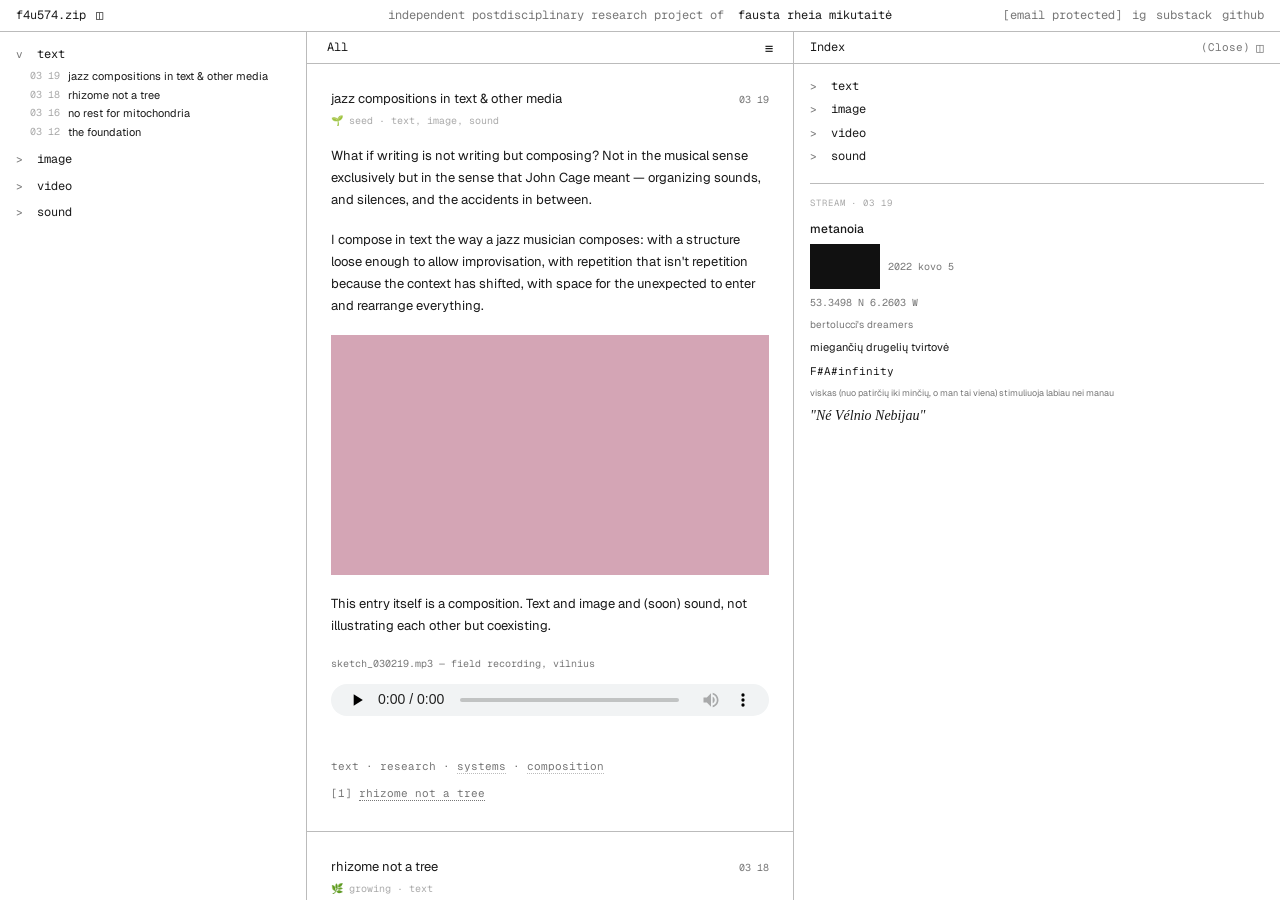
==== commit d6813c37: "v2.2 — three-pane research instrument" ====
--- a/index.html
+++ b/index.html
@@ -1,141 +1,446 @@
-<!-- f4u574.zip — alive -->
+<!-- f4u574.zip — v2.2 exact mockup match -->
 <!DOCTYPE html>
 <html lang="en">
 <head>
     <meta charset="UTF-8">
     <meta name="viewport" content="width=device-width, initial-scale=1.0">
     <title>f4u574.zip</title>
-    <link rel="stylesheet" href="style.css">
+    <link rel="preconnect" href="https://fonts.googleapis.com">
+    <link rel="preconnect" href="https://fonts.gstatic.com" crossorigin>
+    <link href="https://fonts.googleapis.com/css2?family=Geist:wght@100..900&family=Geist+Mono:wght@100..900&display=swap" rel="stylesheet">
+    <style>
+        :root {
+            --bg: #fff; --fg: #1a1a1a; --accent: #777; --light: #aaa;
+            --border: #bbb; --hover: #000;
+            --sans: 'Geist', sans-serif; --mono: 'Geist Mono', monospace;
+        }
+        .dark {
+            --bg: #0a0a0a; --fg: #d4d4d4; --accent: #666; --light: #444;
+            --border: #2a2a2a; --hover: #fff;
+        }
+        *, *::before, *::after { margin:0; padding:0; box-sizing:border-box; }
+        body {
+            font-family: var(--sans); background: var(--bg); color: var(--fg);
+            font-size: 13px; line-height: 1.7; -webkit-font-smoothing: antialiased;
+            overflow: hidden; height: 100vh; transition: background 0.3s, color 0.3s;
+        }
+        ::selection { background: var(--fg); color: var(--bg); }
+        a { color: var(--fg); text-decoration: none; }
+        a:hover { color: var(--hover); }
+
+        /* hide all scrollbars */
+        ::-webkit-scrollbar { display: none; }
+        * { scrollbar-width: none; }
+
+        /* === HEADER === */
+        .site-header {
+            position: fixed; top: 0; left: 0; right: 0;
+            height: 32px;
+            display: flex; align-items: center; justify-content: space-between;
+            padding: 0 16px;
+            font-family: var(--mono); font-size: 12px;
+            background: var(--bg); z-index: 100;
+            border-bottom: 1px solid var(--border);
+            transition: background 0.3s;
+        }
+        .h-left { display: flex; align-items: center; gap: 10px; }
+        .h-center {
+            position: absolute; left: 50%; transform: translateX(-50%);
+            color: var(--accent); white-space: nowrap; font-size: 12px;
+        }
+        .h-center .author { color: var(--fg); }
+        .h-right { display: flex; gap: 10px; color: var(--accent); }
+        .h-right a { color: var(--accent); }
+        .h-right a:hover { color: var(--fg); }
+        .h-btn {
+            background: none; border: none; cursor: pointer;
+            font-family: var(--mono); font-size: 12px; color: var(--fg);
+            padding: 0; transition: color 0.15s;
+        }
+        .h-btn:hover { color: var(--accent); }
+
+        /* === LAYOUT === */
+        .layout {
+            display: flex; position: fixed;
+            top: 32px; left: 0; right: 0; bottom: 0;
+        }
+
+        /* === NAV === */
+        .nav-pane {
+            width: 24%; min-width: 220px; max-width: 320px;
+            border-right: 1px solid var(--border);
+            overflow-y: auto; padding: 12px 16px;
+            transition: width 0.3s, min-width 0.3s, padding 0.3s, opacity 0.2s;
+        }
+        .nav-pane.collapsed {
+            width: 0; min-width: 0; padding: 0; opacity: 0;
+            border-right: none; overflow: hidden;
+        }
+        .nav-cat {
+            margin-bottom: 3px; cursor: pointer; user-select: none;
+            font-size: 12px; font-family: var(--mono);
+        }
+        .nav-cat:hover { color: var(--hover); }
+        .nav-cat .ti { display: inline-block; width: 14px; color: var(--accent); font-size: 11px; }
+        .nav-list { list-style: none; margin: 0 0 8px; overflow: hidden; transition: max-height 0.3s; }
+        .nav-list.collapsed { max-height: 0; margin-bottom: 3px; }
+        .nav-item {
+            display: flex; gap: 8px; padding: 1px 0 1px 14px;
+            font-size: 11px; cursor: pointer; line-height: 1.5;
+        }
+        .nav-item:hover { color: var(--hover); }
+        .nav-item.active { font-weight: 600; }
+        .nav-item .d { color: var(--light); white-space: nowrap; font-family: var(--mono); font-size: 10px; }
+
+        /* === STREAM === */
+        .stream-pane { flex: 1; display: flex; flex-direction: column; min-width: 0; }
+        .stream-bar {
+            height: 32px; display: flex; align-items: center; justify-content: space-between;
+            padding: 0 20px; border-bottom: 1px solid var(--border); flex-shrink: 0;
+            font-family: var(--mono); font-size: 12px;
+        }
+        .stream-bar-label { cursor: pointer; }
+        .stream-bar-label:hover { color: var(--hover); }
+        .stream-bar-btn {
+            background: none; border: none; cursor: pointer;
+            font-family: var(--mono); font-size: 14px; color: var(--fg); padding: 0;
+        }
+        .stream-bar-btn:hover { color: var(--accent); }
+        .stream-scroll { flex: 1; overflow-y: auto; }
+
+        /* filter dropdown */
+        .s-filter-wrap { position: relative; }
+        .s-filter-dd {
+            display: none; position: absolute; top: 100%; left: 0; right: 0;
+            background: var(--bg); border-bottom: 1px solid var(--border);
+            padding: 8px 20px; z-index: 50; font-family: var(--mono); font-size: 11px;
+        }
+        .s-filter-dd.open { display: flex; flex-wrap: wrap; gap: 4px 12px; }
+        .s-fo { cursor: pointer; color: var(--accent); padding: 2px 0; }
+        .s-fo:hover { color: var(--fg); }
+        .s-fo.active { color: var(--fg); font-weight: 600; }
+
+        /* entries */
+        .se {
+            padding: 24px 24px 28px; border-bottom: 1px solid var(--border);
+        }
+        .se-head { display: flex; justify-content: space-between; align-items: baseline; margin-bottom: 16px; }
+        .se-title { font-size: 13px; font-weight: 400; }
+        .se-date { font-size: 10px; color: var(--accent); font-family: var(--mono); white-space: nowrap; }
+        .se-meta { font-size: 10px; color: var(--light); margin-top: 2px; font-family: var(--mono); }
+        .se-body { max-width: 640px; }
+        .se-body p { margin-bottom: 1.1rem; }
+        .se-body .bi { padding-left: 14px; margin-bottom: 1.1rem; position: relative; }
+        .se-body .bi::before { content: '•'; position: absolute; left: 0; }
+        .se-body blockquote { border-left: 1px solid var(--accent); padding-left: 14px; margin: 18px 0; color: var(--accent); font-style: italic; }
+        .se-body hr { border: none; border-top: 1px solid var(--border); margin: 22px 0; }
+        .se-body .cb { width: 100%; height: 240px; display: block; margin: 18px 0; }
+        .al { font-size: 10px; color: var(--accent); font-family: var(--mono); margin-bottom: 4px; }
+        .se-body audio { width: 100%; height: 32px; margin: 8px 0 16px; }
+        .se-tags { margin-top: 18px; font-size: 11px; font-family: var(--mono); color: var(--accent); }
+        .se-tag { cursor: pointer; border-bottom: 1px dotted var(--border); transition: all 0.1s; }
+        .se-tag:hover { color: var(--fg); border-color: var(--fg); }
+        .se-refs { margin-top: 8px; font-size: 11px; font-family: var(--mono); color: var(--accent); }
+        .cl { cursor: pointer; border-bottom: 1px dotted var(--accent); }
+        .cl:hover { color: var(--fg); border-color: var(--fg); }
+
+        /* === COMPANION === */
+        .comp-pane { flex: 1; display: flex; flex-direction: column; border-left: 1px solid var(--border); overflow: hidden; transition: flex 0.3s, opacity 0.2s; }
+        .comp-pane.collapsed { flex: 0 0 0; min-width: 0; opacity: 0; border-left: none; overflow: hidden; }
+        .comp-bar {
+            height: 32px; display: flex; align-items: center; justify-content: space-between;
+            padding: 0 16px; border-bottom: 1px solid var(--border); flex-shrink: 0;
+            font-family: var(--mono); font-size: 12px;
+        }
+        .comp-bar-left { display: flex; align-items: center; gap: 6px; }
+        .comp-bar-right { display: flex; align-items: center; gap: 6px; }
+        .cb-btn {
+            background: none; border: none; cursor: pointer;
+            font-family: var(--mono); font-size: 12px; color: var(--accent); padding: 0;
+        }
+        .cb-btn:hover { color: var(--fg); }
+        .comp-scroll { flex: 1; overflow-y: auto; padding: 12px 16px; }
+
+        .cc { margin-bottom: 3px; cursor: pointer; user-select: none; font-size: 12px; font-family: var(--mono); }
+        .cc:hover { color: var(--hover); }
+        .cc .ti { display: inline-block; width: 14px; color: var(--accent); font-size: 11px; }
+        .ccl { list-style: none; margin: 0 0 8px; overflow: hidden; transition: max-height 0.3s; }
+        .ccl.collapsed { max-height: 0; margin-bottom: 3px; }
+        .cci { padding: 1px 0 1px 16px; font-size: 11px; cursor: pointer; color: var(--accent); }
+        .cci:hover { color: var(--fg); }
+
+        /* companion results */
+        .cr { padding: 6px 0; border-bottom: 1px solid var(--border); cursor: pointer; }
+        .cr:hover { color: var(--hover); }
+        .cr-t { font-size: 11px; }
+        .cr-d { font-size: 10px; color: var(--accent); font-family: var(--mono); }
+
+        /* daily */
+        .dl { font-size: 9px; letter-spacing: 0.1em; color: var(--light); text-transform: uppercase; margin-bottom: 8px; font-family: var(--mono); }
+        .df { margin-bottom: 5px; font-size: 11px; }
+        .dk { font-size: 12px; font-weight: 500; }
+        .dc { font-size: 10px; color: var(--accent); font-family: var(--mono); }
+        .dr { font-size: 10px; color: var(--accent); }
+        .dq { font-style: italic; font-size: 14px; line-height: 1.3; font-family: Georgia, serif; }
+
+        /* === WHEN NAV COLLAPSED: book icon stays in header === */
+        /* The book icon in header always visible, toggles nav */
+
+        /* === BURGER (mobile) === */
+        .burger { display: none; background: none; border: none; cursor: pointer; padding: 2px; }
+        .burger span { display: block; width: 16px; height: 1px; background: var(--fg); margin: 3px 0; }
+
+        @media (max-width: 900px) {
+            .burger { display: block; }
+            .h-center { display: none; }
+            .comp-pane { display: none; }
+            .nav-pane {
+                position: fixed; top: 32px; left: -100%;
+                width: 85%; max-width: 280px; height: calc(100vh - 32px);
+                background: var(--bg); z-index: 150;
+                transition: left 0.25s; border-right: 1px solid var(--border);
+            }
+            .nav-pane.mobile-open { left: 0; }
+            .nav-pane.collapsed { left: -100%; }
+            .se { padding: 16px 14px 20px; }
+        }
+
+        .se-body > * { animation: fu 0.2s ease forwards; opacity: 0; }
+        @keyframes fu { from { opacity:0; transform:translateY(3px); } to { opacity:1; transform:translateY(0); } }
+        .se-body > *:nth-child(1) { animation-delay: 0.02s; }
+        .se-body > *:nth-child(2) { animation-delay: 0.04s; }
+        .se-body > *:nth-child(3) { animation-delay: 0.06s; }
+        .se-body > *:nth-child(4) { animation-delay: 0.08s; }
+        .se-body > *:nth-child(5) { animation-delay: 0.1s; }
+        .se-body > *:nth-child(6) { animation-delay: 0.12s; }
+    </style>
 </head>
 <body>
 
     <!-- HEADER -->
     <header class="site-header">
-        <div style="display:flex;align-items:center;gap:16px;">
-            <button class="burger" onclick="toggleNav()" aria-label="Menu">
-                <span></span><span></span><span></span>
-            </button>
-            <a href="#" class="site-title" onclick="loadEntry('foundation'); return false;">f4u574.zip</a>
+        <div class="h-left">
+            <button class="burger" onclick="document.getElementById('navPane').classList.toggle('mobile-open')"><span></span><span></span><span></span></button>
+            <span>f4u574.zip</span>
+            <button class="h-btn" onclick="togglePane('nav')" title="Toggle navigation">◫</button>
         </div>
-        <div class="site-subtitle">
-            independent postdisciplinary<br>research project of<br>
-            <span class="author">fausta rheia mikutaitė</span>
+        <div class="h-center">
+            independent postdisciplinary research project of&nbsp;&nbsp;<span class="author">fausta rheia mikutaitė</span>
+        </div>
+        <div class="h-right">
+            <a href="/cdn-cgi/l/email-protection#2741135212101367404a464e4b0944484a"><span class="__cf_email__" data-cfemail="1c7a2869292b285c7b717d7570327f7371">[email&#160;protected]</span></a>
+            <a href="#">ig</a>
+            <a href="#">substack</a>
+            <a href="#">github</a>
         </div>
     </header>
 
-    <!-- NAV OVERLAY (mobile) -->
-    <div class="nav-overlay" onclick="toggleNav()"></div>
-
-    <!-- MAIN LAYOUT -->
+    <!-- LAYOUT -->
     <div class="layout">
-        
-        <!-- LEFT NAV -->
+
+        <!-- NAV (no sub-header, content starts immediately) -->
         <aside class="nav-pane" id="navPane">
-            <div class="nav-entries">
-                
-                <!-- TEXT -->
-                <div class="nav-category" onclick="toggleCategory('text')">
-                    <span class="toggle-icon" id="icon-text">v</span> text
-                </div>
-                <ul class="nav-list" id="list-text">
-                    <li class="nav-item" data-entry="jazz" onclick="loadEntry('jazz')">
-                        <span class="date">03 19</span>
-                        <span class="title">jazz compositions in text & other media</span>
-                    </li>
-                    <li class="nav-item" data-entry="rhizome" onclick="loadEntry('rhizome')">
-                        <span class="date">03 18</span>
-                        <span class="title">rhizome not a tree</span>
-                    </li>
-                    <li class="nav-item" data-entry="mitochondria" onclick="loadEntry('mitochondria')">
-                        <span class="date">03 16</span>
-                        <span class="title">no rest for mitochondria</span>
-                    </li>
-                    <li class="nav-item active" data-entry="foundation" onclick="loadEntry('foundation')">
-                        <span class="date">03 12</span>
-                        <span class="title">the foundation</span>
-                    </li>
-                </ul>
-
-                <!-- IMAGE -->
-                <div class="nav-category" onclick="toggleCategory('image')">
-                    <span class="toggle-icon" id="icon-image">></span> image
-                </div>
-                <ul class="nav-list collapsed" id="list-image">
-                    <li class="nav-item" data-entry="fabric" onclick="loadEntry('fabric')">
-                        <span class="date">03 17</span>
-                        <span class="title">fabric study #1 — silk organza</span>
-                    </li>
-                </ul>
-
-                <!-- VIDEO -->
-                <div class="nav-category" onclick="toggleCategory('video')">
-                    <span class="toggle-icon" id="icon-video">></span> video
-                </div>
-                <ul class="nav-list collapsed" id="list-video">
-                    <li class="nav-item" data-entry="walk" onclick="loadEntry('walk')">
-                        <span class="date">03 15</span>
-                        <span class="title">walking through neringa</span>
-                    </li>
-                </ul>
-
-                <!-- SOUND -->
-                <div class="nav-category" onclick="toggleCategory('sound')">
-                    <span class="toggle-icon" id="icon-sound">></span> sound
-                </div>
-                <ul class="nav-list collapsed" id="list-sound">
-                    <li class="nav-item" data-entry="sketch1" onclick="loadEntry('sketch1')">
-                        <span class="date">03 14</span>
-                        <span class="title">untitled sound sketch #1</span>
-                    </li>
-                </ul>
-
+            <div class="nav-cat" onclick="tCat('text')"><span class="ti" id="i-text">v</span> text</div>
+            <ul class="nav-list" id="l-text">
+                <li class="nav-item" data-e="jazz" onclick="sTo('jazz')"><span class="d">03 19</span><span>jazz compositions in text & other media</span></li>
+                <li class="nav-item" data-e="rhizome" onclick="sTo('rhizome')"><span class="d">03 18</span><span>rhizome not a tree</span></li>
+                <li class="nav-item" data-e="mitochondria" onclick="sTo('mitochondria')"><span class="d">03 16</span><span>no rest for mitochondria</span></li>
+                <li class="nav-item" data-e="foundation" onclick="sTo('foundation')"><span class="d">03 12</span><span>the foundation</span></li>
+            </ul>
+            <div class="nav-cat" onclick="tCat('image')"><span class="ti" id="i-image">></span> image</div>
+            <ul class="nav-list collapsed" id="l-image">
+                <li class="nav-item" data-e="fabric" onclick="sTo('fabric')"><span class="d">03 17</span><span>fabric study #1 — silk organza</span></li>
+            </ul>
+            <div class="nav-cat" onclick="tCat('video')"><span class="ti" id="i-video">></span> video</div>
+            <ul class="nav-list collapsed" id="l-video">
+                <li class="nav-item" data-e="walk" onclick="sTo('walk')"><span class="d">03 15</span><span>walking through neringa</span></li>
+            </ul>
+            <div class="nav-cat" onclick="tCat('sound')"><span class="ti" id="i-sound">></span> sound</div>
+            <ul class="nav-list collapsed" id="l-sound">
+                <li class="nav-item" data-e="sketch1" onclick="sTo('sketch1')"><span class="d">03 14</span><span>untitled sound sketch #1</span></li>
+            </ul>
+        </aside>
+
+        <!-- STREAM -->
+        <div class="stream-pane">
+            <div class="s-filter-wrap">
+                <div class="stream-bar">
+                    <span class="stream-bar-label" onclick="tFM()" id="sfLabel">All</span>
+                    <button class="stream-bar-btn" onclick="tFM()">≡</button>
+                </div>
+                <div class="s-filter-dd" id="fDD">
+                    <span class="s-fo active" onclick="sF('all')">all</span>
+                    <span class="s-fo" onclick="sF('text')">text</span>
+                    <span class="s-fo" onclick="sF('image')">image</span>
+                    <span class="s-fo" onclick="sF('video')">video</span>
+                    <span class="s-fo" onclick="sF('sound')">sound</span>
+                    <span class="s-fo" onclick="sF('research')">research</span>
+                    <span class="s-fo" onclick="sF('novel')">novel</span>
+                    <span class="s-fo" onclick="sF('systems')">systems</span>
+                </div>
             </div>
-
-            <!-- DAILY COMPOSITION (desktop) -->
-            <div class="daily-zone">
-                <div class="daily-label">stream · 03 19</div>
-                <div class="daily-composition">
-                    <div class="frag frag-keyword" style="top:0; left:0;">metanoia</div>
-                    
-                    <div class="frag" style="top:30px; left:0;">
-                        <div style="width:100px;height:70px;background:#111;"></div>
-                        <div class="mini-player" style="margin-top:6px;">
-                            <button class="play-btn" onclick="toggleDailyAudio(this)">&#9654;</button>
-                            <div class="track-info">2022 kovo 5</div>
-                        </div>
-                    </div>
-                    
-                    <div class="frag frag-coord" style="top:80px; left:120px;">53.3498 N 6.2603 W</div>
-                    
-                    <div class="frag" style="top:115px; left:0; font-size:9px; color:var(--accent);">bertolucci's<br>dreamers</div>
-                    
-                    <div class="frag" style="top:140px; left:0;">
-                        <div style="width:90px;height:55px;background:var(--grey-light);"></div>
-                    </div>
-                    
-                    <div class="frag frag-text" style="top:135px; left:110px; max-width:130px; font-size:10px;">
-                        miegančių<br>drugelių<br>tvirtovė
-                    </div>
-                    
-                    <div class="frag" style="top:170px; left:100px; font-size:10px; color:var(--accent);">F#A#infinity</div>
-                    
-                    <div class="frag frag-text" style="top:200px; left:0; font-size:9px; max-width:120px; color:var(--accent);">
-                        viskas (nuo patirčių<br>iki minčių, o man tai<br>viena) stimuliuoja<br>labiau nei manau
-                    </div>
-                    
-                    <div class="frag frag-quote" style="top:195px; left:90px; font-family: 'Georgia', serif;">
-                        <span style="font-size:22px; font-style:italic;">"Né<br>Vélnio<br>Nebijau"</span>
+            <div class="stream-scroll" id="sScroll">
+
+                <div class="se" id="e-jazz" data-m="text image sound" data-t="research systems composition">
+                    <div class="se-head"><div><div class="se-title">jazz compositions in text & other media</div><div class="se-meta">🌱 seed · text, image, sound</div></div><div class="se-date">03 19</div></div>
+                    <div class="se-body">
+                        <p>What if writing is not writing but composing? Not in the musical sense exclusively but in the sense that John Cage meant — organizing sounds, and silences, and the accidents in between.</p>
+                        <p>I compose in text the way a jazz musician composes: with a structure loose enough to allow improvisation, with repetition that isn't repetition because the context has shifted, with space for the unexpected to enter and rearrange everything.</p>
+                        <div class="cb" style="background:#d4a5b5;"></div>
+                        <p>This entry itself is a composition. Text and image and (soon) sound, not illustrating each other but coexisting.</p>
+                        <div><div class="al">sketch_030219.mp3 — field recording, vilnius</div><audio controls preload="none"><source src="about:blank" type="audio/mpeg"></audio></div>
+                    </div>
+                    <div class="se-tags">text · research · <span class="se-tag" onclick="fC('systems')">systems</span> · <span class="se-tag" onclick="fC('composition')">composition</span></div>
+                    <div class="se-refs">[1] <span class="cl" onclick="oC('rhizome')">rhizome not a tree</span></div>
+                </div>
+
+                <div class="se" id="e-rhizome" data-m="text" data-t="research systems deleuze methodology">
+                    <div class="se-head"><div><div class="se-title">rhizome not a tree</div><div class="se-meta">🌿 growing · text</div></div><div class="se-date">03 18</div></div>
+                    <div class="se-body">
+                        <p>Deleuze and Guattari described a model of knowledge that has no hierarchy, no center, no beginning or end. Any point can connect to any other point.</p>
+                        <p>I've been frustrated my entire life by the fact that the world only gives me trees when what I need is a rhizome. Every filing system, every app, every institution — they all want me to put things in branches.</p>
+                        <p>The system I'm building refuses the tree. One database. No folders. No nesting. Just entries with facets — and every entry can be a visitor in multiple rooms simultaneously.</p>
+                        <blockquote>the weight of the knowledge does not weigh me down. and that's why I need systems I could easily float in this space.</blockquote>
+                    </div>
+                    <div class="se-tags">text · <span class="se-tag" onclick="fC('research')">research</span> · <span class="se-tag" onclick="fC('systems')">systems</span> · deleuze</div>
+                    <div class="se-refs">[1] <span class="cl" onclick="oC('foundation')">the foundation</span></div>
+                </div>
+
+                <div class="se" id="e-fabric" data-m="image" data-t="material fashion">
+                    <div class="se-head"><div><div class="se-title">fabric study #1 — silk organza</div><div class="se-meta">🌱 seed · image</div></div><div class="se-date">03 17</div></div>
+                    <div class="se-body">
+                        <div class="cb" style="background:#d4a5b5;height:320px;opacity:0.6;"></div>
+                        <p>Translucent. Holds structure without weight. Takes dye unevenly — which is the point.</p>
+                        <div class="cb" style="background:#d9d9d9;height:180px;"></div>
+                    </div>
+                    <div class="se-tags">image · material · fashion</div>
+                </div>
+
+                <div class="se" id="e-mitochondria" data-m="text" data-t="research body consciousness">
+                    <div class="se-head"><div><div class="se-title">no rest for mitochondria</div><div class="se-meta">🌿 growing · text</div></div><div class="se-date">03 16</div></div>
+                    <div class="se-body">
+                        <div class="bi">Lina puikiai išžemėlapiavo savo ligos simptomus, ir beklausydama, kad ir kaip bandžiau negalėjau nerelatinti, nors puikiai suprantu, kad Liną jaučia visą tai dešimtis kartų stipriau, sunkiau nei aš. Bet čia tiesiog pamąstymui— mano nervų sistema yra ir visuomet buvo itin perjautri. Visą gyevnimą dealinu su didžiuliais energijos pliumpsniais, impulsyvumu, hyperfocusu / obsession, constant overthinkinimu scatterbrainedness ir vėliau viso to kaina protinių, fizinių, emocinių resursų rezervams. Dabar žiūrint atgal, ar net priešais, kasdienybė dažnai ir atrodo kaip nesibaigianti dvikova tarp didžiulio potencialo, ištreniruoto gebėjimo mobilizuotis ir executint ir vėliau - crashų, motyvacijos problemų, nuolatinės pusiau miego / daydreaming būsenos. Atminties problemos, žodžių recollection, konceptualizavimo greitis/pajėgumai maximaliai svyruoja dienos, savaitės metu. Kiekviena kūnų išjausta mintis (o kitokių pas mane ir nelabai būna) kainuoja, kiekvienas interactionas su žmonėmis, socializacija, tiek sąmoninga, tiek labiau spontaniška, turi tiesiogiai atvirkščias bet tokias pačias kainas. Tai yra viena iš priežasčių, dabar suprantu, kodėl esu tokia labiau solitary, nei social, man sunku keep upinti daug kur, ir at the same time, daug kur outperforminu kitus. You can take almost any aspect of life, ar tai būtų žygis, ar prezentacija darbe, ar vakarėlis. Viskas (nuo patirčių iki minčių, o man tai viena) stimuliuoja labiau nei manau įprastai daugumą žmonių, tačiau pavargstu greičiau, bet kartu, kai esu itin excited ir tiesiog jaučiu nepasotinamumą, lipu per savo, vis dar matyt sunkiai, suvokiamas ribas ir stimuliuojuosi toliau.</div>
+                    </div>
+                    <div class="se-refs">[1] Reference one<br>[2] Reference two<br>[3] Reference three</div>
+                    <div class="se-tags" style="margin-top:14px;">text<br>research<br>tag 1<br>tag 2</div>
+                </div>
+
+                <div class="se" id="e-walk" data-m="video" data-t="landscape neringa">
+                    <div class="se-head"><div><div class="se-title">walking through neringa</div><div class="se-meta">🌱 seed · video</div></div><div class="se-date">03 15</div></div>
+                    <div class="se-body"><div class="cb" style="background:#2a3a2a;height:300px;"></div><p>The dunes in March.</p></div>
+                    <div class="se-tags">video · landscape · neringa</div>
+                </div>
+
+                <div class="se" id="e-sketch1" data-m="sound" data-t="music sketch">
+                    <div class="se-head"><div><div class="se-title">untitled sound sketch #1</div><div class="se-meta">🌱 seed · sound</div></div><div class="se-date">03 14</div></div>
+                    <div class="se-body"><div class="al">sketch_001.mp3</div><audio controls preload="none"><source src="about:blank" type="audio/mpeg"></audio><p>No words needed.</p></div>
+                    <div class="se-tags">sound · music</div>
+                </div>
+
+                <div class="se" id="e-foundation" data-m="text" data-t="research diary consciousness">
+                    <div class="se-head"><div><div class="se-title">the foundation</div><div class="se-meta">🌱 seed · text</div></div><div class="se-date">03 12</div></div>
+                    <div class="se-body">
+                        <div class="bi">Nežinau ką noriu visu tuo pasakyti, nieko konkretaus, gal tiesiog matyt visą tai ką girdžiu veda man į vieną ir tą patį mano tyrimų, mąstymo buvimo topicą ar labiau perspective apie disciplinas ir kaip mūsų pasaulio knowledge ir science yra dalomas į stalčiukus, labels, diagnozes, kategorijas.</div>
+                    </div>
+                    <div class="se-tags">text · research · diary · consciousness</div>
+                </div>
+            </div>
+        </div>
+
+        <!-- COMPANION -->
+        <aside class="comp-pane" id="compPane">
+            <div class="comp-bar">
+                <div class="comp-bar-left">
+                    <button class="cb-btn" id="cBack" onclick="rC()" style="display:none;">←</button>
+                    <span id="cTitle">Index</span>
+                </div>
+                <div class="comp-bar-right">
+                    <span class="cb-btn" onclick="togglePane('comp')" style="font-size:11px;">(Close)</span>
+                    <button class="cb-btn" onclick="togglePane('comp')" title="Toggle companion" style="font-size:13px;">◫</button>
+                </div>
+            </div>
+            <div class="comp-scroll" id="cContent">
+                <div id="cDefault">
+                    <div class="cc" onclick="fC('text')"><span class="ti">></span> text</div>
+                    <div class="cc" onclick="fC('image')"><span class="ti">></span> image</div>
+                    <div class="cc" onclick="fC('video')"><span class="ti">></span> video</div>
+                    <div class="cc" onclick="fC('sound')"><span class="ti">></span> sound</div>
+                    <div style="margin-top:16px;border-top:1px solid var(--border);padding-top:12px;">
+                        <div class="dl">stream · 03 19</div>
+                        <div class="df dk">metanoia</div>
+                        <div class="df" style="display:flex;align-items:center;gap:8px;"><div style="width:70px;height:45px;background:#111;flex-shrink:0;"></div><span class="dc">2022 kovo 5</span></div>
+                        <div class="df dc">53.3498 N 6.2603 W</div>
+                        <div class="df dr">bertolucci's dreamers</div>
+                        <div class="df" style="font-size:11px;">miegančių drugelių tvirtovė</div>
+                        <div class="df" style="font-family:var(--mono);">F#A#infinity</div>
+                        <div class="df" style="font-size:9px;color:var(--accent);">viskas (nuo patirčių iki minčių, o man tai viena) stimuliuoja labiau nei manau</div>
+                        <div class="df dq" style="margin-top:6px;">"Né Vélnio Nebijau"</div>
                     </div>
                 </div>
             </div>
         </aside>
-
-        <!-- CONTENT PANE -->
-        <main class="content-pane" id="contentPane">
-            <!-- entries load here dynamically from /entries/ -->
-        </main>
     </div>
 
-    <script src="site.js"></script>
-</body>
-</html>
+    <script data-cfasync="false" src="/cdn-cgi/scripts/5c5dd728/cloudflare-static/email-decode.min.js"></script><script>
+        function togglePane(p) {
+            if (p === 'nav') {
+                document.getElementById('navPane').classList.toggle('collapsed');
+            } else {
+                document.getElementById('compPane').classList.toggle('collapsed');
+            }
+        }
+        function tCat(c) {
+            const l = document.getElementById('l-'+c), i = document.getElementById('i-'+c);
+            l.classList.toggle('collapsed');
+            i.textContent = l.classList.contains('collapsed') ? '>' : 'v';
+        }
+        function sTo(id) {
+            const e = document.getElementById('e-'+id);
+            if (e) { e.scrollIntoView({behavior:'smooth',block:'start'}); e.style.background = document.body.classList.contains('dark')?'rgba(255,255,255,0.02)':'rgba(0,0,0,0.012)'; setTimeout(()=>e.style.background='',2000); }
+            document.querySelectorAll('.nav-item').forEach(i=>i.classList.remove('active'));
+            const n = document.querySelector(`.nav-item[data-e="${id}"]`);
+            if (n) n.classList.add('active');
+            if (window.innerWidth<=900) document.getElementById('navPane').classList.remove('mobile-open');
+        }
+        function tFM() { document.getElementById('fDD').classList.toggle('open'); }
+        function sF(f) {
+            document.querySelectorAll('.se').forEach(e=>{
+                if (f==='all') e.style.display='';
+                else { const m=e.dataset.m||'',t=e.dataset.t||''; e.style.display=(m.includes(f)||t.includes(f))?'':'none'; }
+            });
+            document.getElementById('sfLabel').textContent = f==='all'?'All':f;
+            document.querySelectorAll('.s-fo').forEach(o=>o.classList.remove('active'));
+            if(event&&event.target) event.target.classList.add('active');
+            document.getElementById('fDD').classList.remove('open');
+        }
+        // Companion
+        function oC(id) {
+            const e = document.getElementById('e-'+id);
+            if (!e) return;
+            const t=e.querySelector('.se-title').textContent, d=e.querySelector('.se-date').textContent, c=e.querySelector('.se-body').innerHTML;
+            document.getElementById('cTitle').textContent=t;
+            document.getElementById('cBack').style.display='inline';
+            document.getElementById('cContent').innerHTML=`<div style="padding:4px 0;"><div style="font-size:10px;color:var(--accent);font-family:var(--mono);margin-bottom:8px;">${d}</div><div style="font-size:12px;line-height:1.6;">${c}</div></div>`;
+            document.getElementById('compPane').classList.remove('collapsed');
+        }
+        function fC(tag) {
+            let r='';
+            document.querySelectorAll('.se').forEach(e=>{
+                const m=e.dataset.m||'',t=e.dataset.t||'';
+                if (m.includes(tag)||t.includes(tag)) {
+                    const ti=e.querySelector('.se-title').textContent, d=e.querySelector('.se-date').textContent, id=e.id.replace('e-','');
+                    r+=`<div class="cr" onclick="sTo('${id}')"><div class="cr-t">${ti}</div><div class="cr-d">${d}</div></div>`;
+                }
+            });
+            document.getElementById('cTitle').textContent=tag;
+            document.getElementById('cBack').style.display='inline';
+            document.getElementById('cContent').innerHTML=r||'<div style="color:var(--accent);font-size:11px;">no entries</div>';
+            document.getElementById('compPane').classList.remove('collapsed');
+        }
+        function rC() {
+            document.getElementById('cTitle').textContent='Index';
+            document.getElementById('cBack').style.display='none';
+            document.getElementById('cContent').innerHTML=window._cd;
+        }
+        window.addEventListener('DOMContentLoaded',()=>{ window._cd=document.getElementById('cContent').innerHTML; });
+        documen
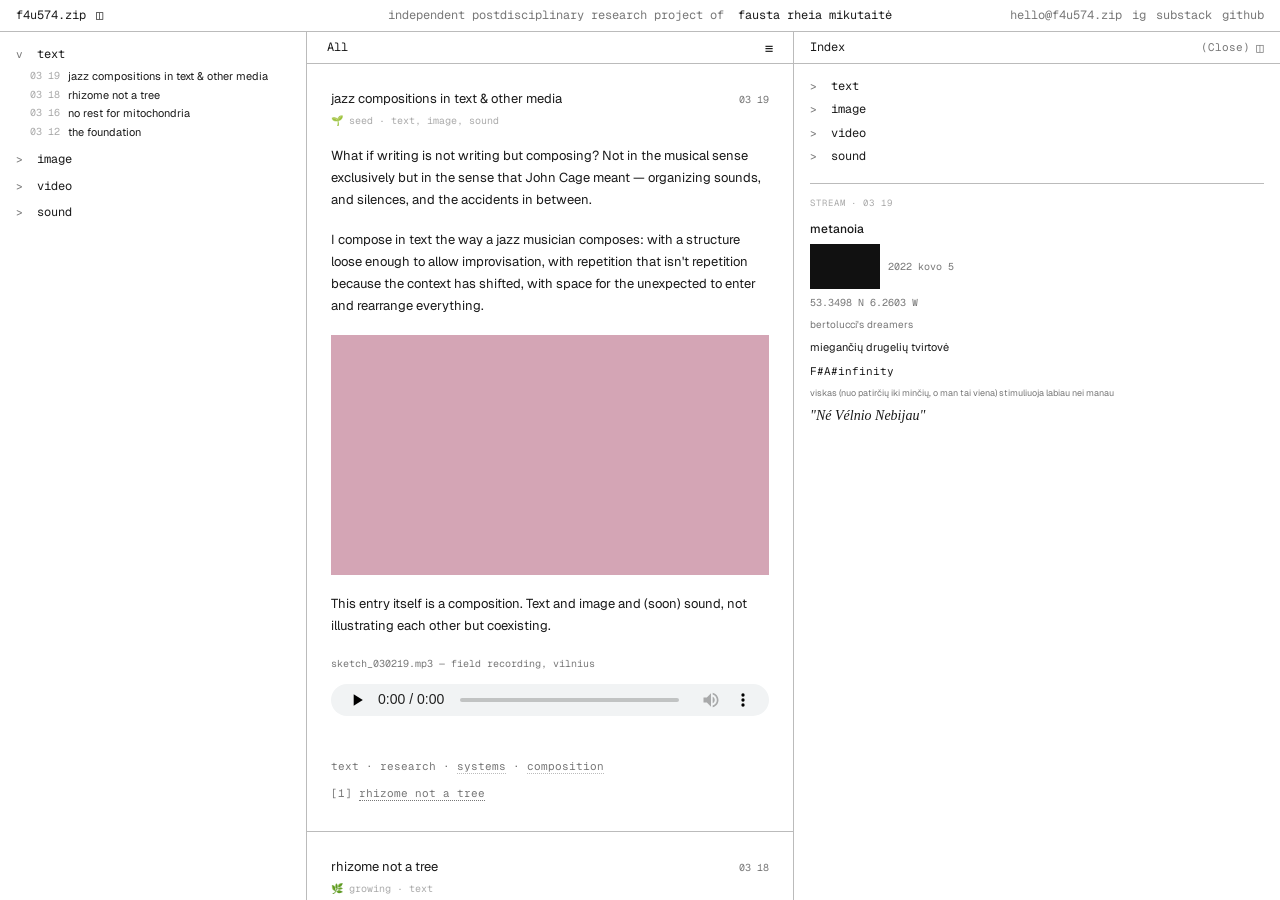
==== commit 5826a4c7: "restructure: split into separate files Extract CSS, JS, and entry content from monolithic index.html" ====
--- a/index.html
+++ b/index.html
@@ -1,4 +1,4 @@
-<!-- f4u574.zip — v2.2 exact mockup match -->
+<!-- f4u574.zip — v3.0 restructured -->
 <!DOCTYPE html>
 <html lang="en">
 <head>
@@ -8,212 +8,7 @@
     <link rel="preconnect" href="https://fonts.googleapis.com">
     <link rel="preconnect" href="https://fonts.gstatic.com" crossorigin>
     <link href="https://fonts.googleapis.com/css2?family=Geist:wght@100..900&family=Geist+Mono:wght@100..900&display=swap" rel="stylesheet">
-    <style>
-        :root {
-            --bg: #fff; --fg: #1a1a1a; --accent: #777; --light: #aaa;
-            --border: #bbb; --hover: #000;
-            --sans: 'Geist', sans-serif; --mono: 'Geist Mono', monospace;
-        }
-        .dark {
-            --bg: #0a0a0a; --fg: #d4d4d4; --accent: #666; --light: #444;
-            --border: #2a2a2a; --hover: #fff;
-        }
-        *, *::before, *::after { margin:0; padding:0; box-sizing:border-box; }
-        body {
-            font-family: var(--sans); background: var(--bg); color: var(--fg);
-            font-size: 13px; line-height: 1.7; -webkit-font-smoothing: antialiased;
-            overflow: hidden; height: 100vh; transition: background 0.3s, color 0.3s;
-        }
-        ::selection { background: var(--fg); color: var(--bg); }
-        a { color: var(--fg); text-decoration: none; }
-        a:hover { color: var(--hover); }
-
-        /* hide all scrollbars */
-        ::-webkit-scrollbar { display: none; }
-        * { scrollbar-width: none; }
-
-        /* === HEADER === */
-        .site-header {
-            position: fixed; top: 0; left: 0; right: 0;
-            height: 32px;
-            display: flex; align-items: center; justify-content: space-between;
-            padding: 0 16px;
-            font-family: var(--mono); font-size: 12px;
-            background: var(--bg); z-index: 100;
-            border-bottom: 1px solid var(--border);
-            transition: background 0.3s;
-        }
-        .h-left { display: flex; align-items: center; gap: 10px; }
-        .h-center {
-            position: absolute; left: 50%; transform: translateX(-50%);
-            color: var(--accent); white-space: nowrap; font-size: 12px;
-        }
-        .h-center .author { color: var(--fg); }
-        .h-right { display: flex; gap: 10px; color: var(--accent); }
-        .h-right a { color: var(--accent); }
-        .h-right a:hover { color: var(--fg); }
-        .h-btn {
-            background: none; border: none; cursor: pointer;
-            font-family: var(--mono); font-size: 12px; color: var(--fg);
-            padding: 0; transition: color 0.15s;
-        }
-        .h-btn:hover { color: var(--accent); }
-
-        /* === LAYOUT === */
-        .layout {
-            display: flex; position: fixed;
-            top: 32px; left: 0; right: 0; bottom: 0;
-        }
-
-        /* === NAV === */
-        .nav-pane {
-            width: 24%; min-width: 220px; max-width: 320px;
-            border-right: 1px solid var(--border);
-            overflow-y: auto; padding: 12px 16px;
-            transition: width 0.3s, min-width 0.3s, padding 0.3s, opacity 0.2s;
-        }
-        .nav-pane.collapsed {
-            width: 0; min-width: 0; padding: 0; opacity: 0;
-            border-right: none; overflow: hidden;
-        }
-        .nav-cat {
-            margin-bottom: 3px; cursor: pointer; user-select: none;
-            font-size: 12px; font-family: var(--mono);
-        }
-        .nav-cat:hover { color: var(--hover); }
-        .nav-cat .ti { display: inline-block; width: 14px; color: var(--accent); font-size: 11px; }
-        .nav-list { list-style: none; margin: 0 0 8px; overflow: hidden; transition: max-height 0.3s; }
-        .nav-list.collapsed { max-height: 0; margin-bottom: 3px; }
-        .nav-item {
-            display: flex; gap: 8px; padding: 1px 0 1px 14px;
-            font-size: 11px; cursor: pointer; line-height: 1.5;
-        }
-        .nav-item:hover { color: var(--hover); }
-        .nav-item.active { font-weight: 600; }
-        .nav-item .d { color: var(--light); white-space: nowrap; font-family: var(--mono); font-size: 10px; }
-
-        /* === STREAM === */
-        .stream-pane { flex: 1; display: flex; flex-direction: column; min-width: 0; }
-        .stream-bar {
-            height: 32px; display: flex; align-items: center; justify-content: space-between;
-            padding: 0 20px; border-bottom: 1px solid var(--border); flex-shrink: 0;
-            font-family: var(--mono); font-size: 12px;
-        }
-        .stream-bar-label { cursor: pointer; }
-        .stream-bar-label:hover { color: var(--hover); }
-        .stream-bar-btn {
-            background: none; border: none; cursor: pointer;
-            font-family: var(--mono); font-size: 14px; color: var(--fg); padding: 0;
-        }
-        .stream-bar-btn:hover { color: var(--accent); }
-        .stream-scroll { flex: 1; overflow-y: auto; }
-
-        /* filter dropdown */
-        .s-filter-wrap { position: relative; }
-        .s-filter-dd {
-            display: none; position: absolute; top: 100%; left: 0; right: 0;
-            background: var(--bg); border-bottom: 1px solid var(--border);
-            padding: 8px 20px; z-index: 50; font-family: var(--mono); font-size: 11px;
-        }
-        .s-filter-dd.open { display: flex; flex-wrap: wrap; gap: 4px 12px; }
-        .s-fo { cursor: pointer; color: var(--accent); padding: 2px 0; }
-        .s-fo:hover { color: var(--fg); }
-        .s-fo.active { color: var(--fg); font-weight: 600; }
-
-        /* entries */
-        .se {
-            padding: 24px 24px 28px; border-bottom: 1px solid var(--border);
-        }
-        .se-head { display: flex; justify-content: space-between; align-items: baseline; margin-bottom: 16px; }
-        .se-title { font-size: 13px; font-weight: 400; }
-        .se-date { font-size: 10px; color: var(--accent); font-family: var(--mono); white-space: nowrap; }
-        .se-meta { font-size: 10px; color: var(--light); margin-top: 2px; font-family: var(--mono); }
-        .se-body { max-width: 640px; }
-        .se-body p { margin-bottom: 1.1rem; }
-        .se-body .bi { padding-left: 14px; margin-bottom: 1.1rem; position: relative; }
-        .se-body .bi::before { content: '•'; position: absolute; left: 0; }
-        .se-body blockquote { border-left: 1px solid var(--accent); padding-left: 14px; margin: 18px 0; color: var(--accent); font-style: italic; }
-        .se-body hr { border: none; border-top: 1px solid var(--border); margin: 22px 0; }
-        .se-body .cb { width: 100%; height: 240px; display: block; margin: 18px 0; }
-        .al { font-size: 10px; color: var(--accent); font-family: var(--mono); margin-bottom: 4px; }
-        .se-body audio { width: 100%; height: 32px; margin: 8px 0 16px; }
-        .se-tags { margin-top: 18px; font-size: 11px; font-family: var(--mono); color: var(--accent); }
-        .se-tag { cursor: pointer; border-bottom: 1px dotted var(--border); transition: all 0.1s; }
-        .se-tag:hover { color: var(--fg); border-color: var(--fg); }
-        .se-refs { margin-top: 8px; font-size: 11px; font-family: var(--mono); color: var(--accent); }
-        .cl { cursor: pointer; border-bottom: 1px dotted var(--accent); }
-        .cl:hover { color: var(--fg); border-color: var(--fg); }
-
-        /* === COMPANION === */
-        .comp-pane { flex: 1; display: flex; flex-direction: column; border-left: 1px solid var(--border); overflow: hidden; transition: flex 0.3s, opacity 0.2s; }
-        .comp-pane.collapsed { flex: 0 0 0; min-width: 0; opacity: 0; border-left: none; overflow: hidden; }
-        .comp-bar {
-            height: 32px; display: flex; align-items: center; justify-content: space-between;
-            padding: 0 16px; border-bottom: 1px solid var(--border); flex-shrink: 0;
-            font-family: var(--mono); font-size: 12px;
-        }
-        .comp-bar-left { display: flex; align-items: center; gap: 6px; }
-        .comp-bar-right { display: flex; align-items: center; gap: 6px; }
-        .cb-btn {
-            background: none; border: none; cursor: pointer;
-            font-family: var(--mono); font-size: 12px; color: var(--accent); padding: 0;
-        }
-        .cb-btn:hover { color: var(--fg); }
-        .comp-scroll { flex: 1; overflow-y: auto; padding: 12px 16px; }
-
-        .cc { margin-bottom: 3px; cursor: pointer; user-select: none; font-size: 12px; font-family: var(--mono); }
-        .cc:hover { color: var(--hover); }
-        .cc .ti { display: inline-block; width: 14px; color: var(--accent); font-size: 11px; }
-        .ccl { list-style: none; margin: 0 0 8px; overflow: hidden; transition: max-height 0.3s; }
-        .ccl.collapsed { max-height: 0; margin-bottom: 3px; }
-        .cci { padding: 1px 0 1px 16px; font-size: 11px; cursor: pointer; color: var(--accent); }
-        .cci:hover { color: var(--fg); }
-
-        /* companion results */
-        .cr { padding: 6px 0; border-bottom: 1px solid var(--border); cursor: pointer; }
-        .cr:hover { color: var(--hover); }
-        .cr-t { font-size: 11px; }
-        .cr-d { font-size: 10px; color: var(--accent); font-family: var(--mono); }
-
-        /* daily */
-        .dl { font-size: 9px; letter-spacing: 0.1em; color: var(--light); text-transform: uppercase; margin-bottom: 8px; font-family: var(--mono); }
-        .df { margin-bottom: 5px; font-size: 11px; }
-        .dk { font-size: 12px; font-weight: 500; }
-        .dc { font-size: 10px; color: var(--accent); font-family: var(--mono); }
-        .dr { font-size: 10px; color: var(--accent); }
-        .dq { font-style: italic; font-size: 14px; line-height: 1.3; font-family: Georgia, serif; }
-
-        /* === WHEN NAV COLLAPSED: book icon stays in header === */
-        /* The book icon in header always visible, toggles nav */
-
-        /* === BURGER (mobile) === */
-        .burger { display: none; background: none; border: none; cursor: pointer; padding: 2px; }
-        .burger span { display: block; width: 16px; height: 1px; background: var(--fg); margin: 3px 0; }
-
-        @media (max-width: 900px) {
-            .burger { display: block; }
-            .h-center { display: none; }
-            .comp-pane { display: none; }
-            .nav-pane {
-                position: fixed; top: 32px; left: -100%;
-                width: 85%; max-width: 280px; height: calc(100vh - 32px);
-                background: var(--bg); z-index: 150;
-                transition: left 0.25s; border-right: 1px solid var(--border);
-            }
-            .nav-pane.mobile-open { left: 0; }
-            .nav-pane.collapsed { left: -100%; }
-            .se { padding: 16px 14px 20px; }
-        }
-
-        .se-body > * { animation: fu 0.2s ease forwards; opacity: 0; }
-        @keyframes fu { from { opacity:0; transform:translateY(3px); } to { opacity:1; transform:translateY(0); } }
-        .se-body > *:nth-child(1) { animation-delay: 0.02s; }
-        .se-body > *:nth-child(2) { animation-delay: 0.04s; }
-        .se-body > *:nth-child(3) { animation-delay: 0.06s; }
-        .se-body > *:nth-child(4) { animation-delay: 0.08s; }
-        .se-body > *:nth-child(5) { animation-delay: 0.1s; }
-        .se-body > *:nth-child(6) { animation-delay: 0.12s; }
-    </style>
+    <link rel="stylesheet" href="style.css">
 </head>
 <body>
 
@@ -222,13 +17,13 @@
         <div class="h-left">
             <button class="burger" onclick="document.getElementById('navPane').classList.toggle('mobile-open')"><span></span><span></span><span></span></button>
             <span>f4u574.zip</span>
-            <button class="h-btn" onclick="togglePane('nav')" title="Toggle navigation">◫</button>
+            <button class="h-btn" onclick="togglePane('nav')" title="Toggle navigation">&#x25EB;</button>
         </div>
         <div class="h-center">
-            independent postdisciplinary research project of&nbsp;&nbsp;<span class="author">fausta rheia mikutaitė</span>
+            independent postdisciplinary research project of&nbsp;&nbsp;<span class="author">fausta rheia mikutait&#x0117;</span>
         </div>
         <div class="h-right">
-            <a href="/cdn-cgi/l/email-protection#2741135212101367404a464e4b0944484a"><span class="__cf_email__" data-cfemail="1c7a2869292b285c7b717d7570327f7371">[email&#160;protected]</span></a>
+            <a href="mailto:hello@f4u574.zip">hello@f4u574.zip</a>
             <a href="#">ig</a>
             <a href="#">substack</a>
             <a href="#">github</a>
@@ -238,27 +33,16 @@
     <!-- LAYOUT -->
     <div class="layout">
 
-        <!-- NAV (no sub-header, content starts immediately) -->
+        <!-- NAV -->
         <aside class="nav-pane" id="navPane">
             <div class="nav-cat" onclick="tCat('text')"><span class="ti" id="i-text">v</span> text</div>
-            <ul class="nav-list" id="l-text">
-                <li class="nav-item" data-e="jazz" onclick="sTo('jazz')"><span class="d">03 19</span><span>jazz compositions in text & other media</span></li>
-                <li class="nav-item" data-e="rhizome" onclick="sTo('rhizome')"><span class="d">03 18</span><span>rhizome not a tree</span></li>
-                <li class="nav-item" data-e="mitochondria" onclick="sTo('mitochondria')"><span class="d">03 16</span><span>no rest for mitochondria</span></li>
-                <li class="nav-item" data-e="foundation" onclick="sTo('foundation')"><span class="d">03 12</span><span>the foundation</span></li>
-            </ul>
+            <ul class="nav-list" id="l-text"></ul>
             <div class="nav-cat" onclick="tCat('image')"><span class="ti" id="i-image">></span> image</div>
-            <ul class="nav-list collapsed" id="l-image">
-                <li class="nav-item" data-e="fabric" onclick="sTo('fabric')"><span class="d">03 17</span><span>fabric study #1 — silk organza</span></li>
-            </ul>
+            <ul class="nav-list collapsed" id="l-image"></ul>
             <div class="nav-cat" onclick="tCat('video')"><span class="ti" id="i-video">></span> video</div>
-            <ul class="nav-list collapsed" id="l-video">
-                <li class="nav-item" data-e="walk" onclick="sTo('walk')"><span class="d">03 15</span><span>walking through neringa</span></li>
-            </ul>
+            <ul class="nav-list collapsed" id="l-video"></ul>
             <div class="nav-cat" onclick="tCat('sound')"><span class="ti" id="i-sound">></span> sound</div>
-            <ul class="nav-list collapsed" id="l-sound">
-                <li class="nav-item" data-e="sketch1" onclick="sTo('sketch1')"><span class="d">03 14</span><span>untitled sound sketch #1</span></li>
-            </ul>
+            <ul class="nav-list collapsed" id="l-sound"></ul>
         </aside>
 
         <!-- STREAM -->
@@ -266,7 +50,7 @@
             <div class="s-filter-wrap">
                 <div class="stream-bar">
                     <span class="stream-bar-label" onclick="tFM()" id="sfLabel">All</span>
-                    <button class="stream-bar-btn" onclick="tFM()">≡</button>
+                    <button class="stream-bar-btn" onclick="tFM()">&#x2261;</button>
                 </div>
                 <div class="s-filter-dd" id="fDD">
                     <span class="s-fo active" onclick="sF('all')">all</span>
@@ -279,84 +63,19 @@
                     <span class="s-fo" onclick="sF('systems')">systems</span>
                 </div>
             </div>
-            <div class="stream-scroll" id="sScroll">
-
-                <div class="se" id="e-jazz" data-m="text image sound" data-t="research systems composition">
-                    <div class="se-head"><div><div class="se-title">jazz compositions in text & other media</div><div class="se-meta">🌱 seed · text, image, sound</div></div><div class="se-date">03 19</div></div>
-                    <div class="se-body">
-                        <p>What if writing is not writing but composing? Not in the musical sense exclusively but in the sense that John Cage meant — organizing sounds, and silences, and the accidents in between.</p>
-                        <p>I compose in text the way a jazz musician composes: with a structure loose enough to allow improvisation, with repetition that isn't repetition because the context has shifted, with space for the unexpected to enter and rearrange everything.</p>
-                        <div class="cb" style="background:#d4a5b5;"></div>
-                        <p>This entry itself is a composition. Text and image and (soon) sound, not illustrating each other but coexisting.</p>
-                        <div><div class="al">sketch_030219.mp3 — field recording, vilnius</div><audio controls preload="none"><source src="about:blank" type="audio/mpeg"></audio></div>
-                    </div>
-                    <div class="se-tags">text · research · <span class="se-tag" onclick="fC('systems')">systems</span> · <span class="se-tag" onclick="fC('composition')">composition</span></div>
-                    <div class="se-refs">[1] <span class="cl" onclick="oC('rhizome')">rhizome not a tree</span></div>
-                </div>
-
-                <div class="se" id="e-rhizome" data-m="text" data-t="research systems deleuze methodology">
-                    <div class="se-head"><div><div class="se-title">rhizome not a tree</div><div class="se-meta">🌿 growing · text</div></div><div class="se-date">03 18</div></div>
-                    <div class="se-body">
-                        <p>Deleuze and Guattari described a model of knowledge that has no hierarchy, no center, no beginning or end. Any point can connect to any other point.</p>
-                        <p>I've been frustrated my entire life by the fact that the world only gives me trees when what I need is a rhizome. Every filing system, every app, every institution — they all want me to put things in branches.</p>
-                        <p>The system I'm building refuses the tree. One database. No folders. No nesting. Just entries with facets — and every entry can be a visitor in multiple rooms simultaneously.</p>
-                        <blockquote>the weight of the knowledge does not weigh me down. and that's why I need systems I could easily float in this space.</blockquote>
-                    </div>
-                    <div class="se-tags">text · <span class="se-tag" onclick="fC('research')">research</span> · <span class="se-tag" onclick="fC('systems')">systems</span> · deleuze</div>
-                    <div class="se-refs">[1] <span class="cl" onclick="oC('foundation')">the foundation</span></div>
-                </div>
-
-                <div class="se" id="e-fabric" data-m="image" data-t="material fashion">
-                    <div class="se-head"><div><div class="se-title">fabric study #1 — silk organza</div><div class="se-meta">🌱 seed · image</div></div><div class="se-date">03 17</div></div>
-                    <div class="se-body">
-                        <div class="cb" style="background:#d4a5b5;height:320px;opacity:0.6;"></div>
-                        <p>Translucent. Holds structure without weight. Takes dye unevenly — which is the point.</p>
-                        <div class="cb" style="background:#d9d9d9;height:180px;"></div>
-                    </div>
-                    <div class="se-tags">image · material · fashion</div>
-                </div>
-
-                <div class="se" id="e-mitochondria" data-m="text" data-t="research body consciousness">
-                    <div class="se-head"><div><div class="se-title">no rest for mitochondria</div><div class="se-meta">🌿 growing · text</div></div><div class="se-date">03 16</div></div>
-                    <div class="se-body">
-                        <div class="bi">Lina puikiai išžemėlapiavo savo ligos simptomus, ir beklausydama, kad ir kaip bandžiau negalėjau nerelatinti, nors puikiai suprantu, kad Liną jaučia visą tai dešimtis kartų stipriau, sunkiau nei aš. Bet čia tiesiog pamąstymui— mano nervų sistema yra ir visuomet buvo itin perjautri. Visą gyevnimą dealinu su didžiuliais energijos pliumpsniais, impulsyvumu, hyperfocusu / obsession, constant overthinkinimu scatterbrainedness ir vėliau viso to kaina protinių, fizinių, emocinių resursų rezervams. Dabar žiūrint atgal, ar net priešais, kasdienybė dažnai ir atrodo kaip nesibaigianti dvikova tarp didžiulio potencialo, ištreniruoto gebėjimo mobilizuotis ir executint ir vėliau - crashų, motyvacijos problemų, nuolatinės pusiau miego / daydreaming būsenos. Atminties problemos, žodžių recollection, konceptualizavimo greitis/pajėgumai maximaliai svyruoja dienos, savaitės metu. Kiekviena kūnų išjausta mintis (o kitokių pas mane ir nelabai būna) kainuoja, kiekvienas interactionas su žmonėmis, socializacija, tiek sąmoninga, tiek labiau spontaniška, turi tiesiogiai atvirkščias bet tokias pačias kainas. Tai yra viena iš priežasčių, dabar suprantu, kodėl esu tokia labiau solitary, nei social, man sunku keep upinti daug kur, ir at the same time, daug kur outperforminu kitus. You can take almost any aspect of life, ar tai būtų žygis, ar prezentacija darbe, ar vakarėlis. Viskas (nuo patirčių iki minčių, o man tai viena) stimuliuoja labiau nei manau įprastai daugumą žmonių, tačiau pavargstu greičiau, bet kartu, kai esu itin excited ir tiesiog jaučiu nepasotinamumą, lipu per savo, vis dar matyt sunkiai, suvokiamas ribas ir stimuliuojuosi toliau.</div>
-                    </div>
-                    <div class="se-refs">[1] Reference one<br>[2] Reference two<br>[3] Reference three</div>
-                    <div class="se-tags" style="margin-top:14px;">text<br>research<br>tag 1<br>tag 2</div>
-                </div>
-
-                <div class="se" id="e-walk" data-m="video" data-t="landscape neringa">
-                    <div class="se-head"><div><div class="se-title">walking through neringa</div><div class="se-meta">🌱 seed · video</div></div><div class="se-date">03 15</div></div>
-                    <div class="se-body"><div class="cb" style="background:#2a3a2a;height:300px;"></div><p>The dunes in March.</p></div>
-                    <div class="se-tags">video · landscape · neringa</div>
-                </div>
-
-                <div class="se" id="e-sketch1" data-m="sound" data-t="music sketch">
-                    <div class="se-head"><div><div class="se-title">untitled sound sketch #1</div><div class="se-meta">🌱 seed · sound</div></div><div class="se-date">03 14</div></div>
-                    <div class="se-body"><div class="al">sketch_001.mp3</div><audio controls preload="none"><source src="about:blank" type="audio/mpeg"></audio><p>No words needed.</p></div>
-                    <div class="se-tags">sound · music</div>
-                </div>
-
-                <div class="se" id="e-foundation" data-m="text" data-t="research diary consciousness">
-                    <div class="se-head"><div><div class="se-title">the foundation</div><div class="se-meta">🌱 seed · text</div></div><div class="se-date">03 12</div></div>
-                    <div class="se-body">
-                        <div class="bi">Nežinau ką noriu visu tuo pasakyti, nieko konkretaus, gal tiesiog matyt visą tai ką girdžiu veda man į vieną ir tą patį mano tyrimų, mąstymo buvimo topicą ar labiau perspective apie disciplinas ir kaip mūsų pasaulio knowledge ir science yra dalomas į stalčiukus, labels, diagnozes, kategorijas.</div>
-                    </div>
-                    <div class="se-tags">text · research · diary · consciousness</div>
-                </div>
-            </div>
+            <div class="stream-scroll" id="sScroll"></div>
         </div>
 
         <!-- COMPANION -->
         <aside class="comp-pane" id="compPane">
             <div class="comp-bar">
                 <div class="comp-bar-left">
-                    <button class="cb-btn" id="cBack" onclick="rC()" style="display:none;">←</button>
+                    <button class="cb-btn" id="cBack" onclick="rC()" style="display:none;">&#x2190;</button>
                     <span id="cTitle">Index</span>
                 </div>
                 <div class="comp-bar-right">
                     <span class="cb-btn" onclick="togglePane('comp')" style="font-size:11px;">(Close)</span>
-                    <button class="cb-btn" onclick="togglePane('comp')" title="Toggle companion" style="font-size:13px;">◫</button>
+                    <button class="cb-btn" onclick="togglePane('comp')" title="Toggle companion" style="font-size:13px;">&#x25EB;</button>
                 </div>
             </div>
             <div class="comp-scroll" id="cContent">
@@ -381,66 +100,6 @@
         </aside>
     </div>
 
-    <script data-cfasync="false" src="/cdn-cgi/scripts/5c5dd728/cloudflare-static/email-decode.min.js"></script><script>
-        function togglePane(p) {
-            if (p === 'nav') {
-                document.getElementById('navPane').classList.toggle('collapsed');
-            } else {
-                document.getElementById('compPane').classList.toggle('collapsed');
-            }
-        }
-        function tCat(c) {
-            const l = document.getElementById('l-'+c), i = document.getElementById('i-'+c);
-            l.classList.toggle('collapsed');
-            i.textContent = l.classList.contains('collapsed') ? '>' : 'v';
-        }
-        function sTo(id) {
-            const e = document.getElementById('e-'+id);
-            if (e) { e.scrollIntoView({behavior:'smooth',block:'start'}); e.style.background = document.body.classList.contains('dark')?'rgba(255,255,255,0.02)':'rgba(0,0,0,0.012)'; setTimeout(()=>e.style.background='',2000); }
-            document.querySelectorAll('.nav-item').forEach(i=>i.classList.remove('active'));
-            const n = document.querySelector(`.nav-item[data-e="${id}"]`);
-            if (n) n.classList.add('active');
-            if (window.innerWidth<=900) document.getElementById('navPane').classList.remove('mobile-open');
-        }
-        function tFM() { document.getElementById('fDD').classList.toggle('open'); }
-        function sF(f) {
-            document.querySelectorAll('.se').forEach(e=>{
-                if (f==='all') e.style.display='';
-                else { const m=e.dataset.m||'',t=e.dataset.t||''; e.style.display=(m.includes(f)||t.includes(f))?'':'none'; }
-            });
-            document.getElementById('sfLabel').textContent = f==='all'?'All':f;
-            document.querySelectorAll('.s-fo').forEach(o=>o.classList.remove('active'));
-            if(event&&event.target) event.target.classList.add('active');
-            document.getElementById('fDD').classList.remove('open');
-        }
-        // Companion
-        function oC(id) {
-            const e = document.getElementById('e-'+id);
-            if (!e) return;
-            const t=e.querySelector('.se-title').textContent, d=e.querySelector('.se-date').textContent, c=e.querySelector('.se-body').innerHTML;
-            document.getElementById('cTitle').textContent=t;
-            document.getElementById('cBack').style.display='inline';
-            document.getElementById('cContent').innerHTML=`<div style="padding:4px 0;"><div style="font-size:10px;color:var(--accent);font-family:var(--mono);margin-bottom:8px;">${d}</div><div style="font-size:12px;line-height:1.6;">${c}</div></div>`;
-            document.getElementById('compPane').classList.remove('collapsed');
-        }
-        function fC(tag) {
-            let r='';
-            document.querySelectorAll('.se').forEach(e=>{
-                const m=e.dataset.m||'',t=e.dataset.t||'';
-                if (m.includes(tag)||t.includes(tag)) {
-                    const ti=e.querySelector('.se-title').textContent, d=e.querySelector('.se-date').textContent, id=e.id.replace('e-','');
-                    r+=`<div class="cr" onclick="sTo('${id}')"><div class="cr-t">${ti}</div><div class="cr-d">${d}</div></div>`;
-                }
-            });
-            document.getElementById('cTitle').textContent=tag;
-            document.getElementById('cBack').style.display='inline';
-            document.getElementById('cContent').innerHTML=r||'<div style="color:var(--accent);font-size:11px;">no entries</div>';
-            document.getElementById('compPane').classList.remove('collapsed');
-        }
-        function rC() {
-            document.getElementById('cTitle').textContent='Index';
-            document.getElementById('cBack').style.display='none';
-            document.getElementById('cContent').innerHTML=window._cd;
-        }
-        window.addEventListener('DOMContentLoaded',()=>{ window._cd=document.getElementById('cContent').innerHTML; });
-        documen+    <script src="site.js"></script>
+</body>
+</html>
--- a/style.css
+++ b/style.css
@@ -0,0 +1,201 @@
+:root {
+    --bg: #fff; --fg: #1a1a1a; --accent: #777; --light: #aaa;
+    --border: #bbb; --hover: #000;
+    --sans: 'Geist', sans-serif; --mono: 'Geist Mono', monospace;
+}
+.dark {
+    --bg: #0a0a0a; --fg: #d4d4d4; --accent: #666; --light: #444;
+    --border: #2a2a2a; --hover: #fff;
+}
+*, *::before, *::after { margin:0; padding:0; box-sizing:border-box; }
+body {
+    font-family: var(--sans); background: var(--bg); color: var(--fg);
+    font-size: 13px; line-height: 1.7; -webkit-font-smoothing: antialiased;
+    overflow: hidden; height: 100vh; transition: background 0.3s, color 0.3s;
+}
+::selection { background: var(--fg); color: var(--bg); }
+a { color: var(--fg); text-decoration: none; }
+a:hover { color: var(--hover); }
+
+/* hide all scrollbars */
+::-webkit-scrollbar { display: none; }
+* { scrollbar-width: none; }
+
+/* === HEADER === */
+.site-header {
+    position: fixed; top: 0; left: 0; right: 0;
+    height: 32px;
+    display: flex; align-items: center; justify-content: space-between;
+    padding: 0 16px;
+    font-family: var(--mono); font-size: 12px;
+    background: var(--bg); z-index: 100;
+    border-bottom: 1px solid var(--border);
+    transition: background 0.3s;
+}
+.h-left { display: flex; align-items: center; gap: 10px; }
+.h-center {
+    position: absolute; left: 50%; transform: translateX(-50%);
+    color: var(--accent); white-space: nowrap; font-size: 12px;
+}
+.h-center .author { color: var(--fg); }
+.h-right { display: flex; gap: 10px; color: var(--accent); }
+.h-right a { color: var(--accent); }
+.h-right a:hover { color: var(--fg); }
+.h-btn {
+    background: none; border: none; cursor: pointer;
+    font-family: var(--mono); font-size: 12px; color: var(--fg);
+    padding: 0; transition: color 0.15s;
+}
+.h-btn:hover { color: var(--accent); }
+
+/* === LAYOUT === */
+.layout {
+    display: flex; position: fixed;
+    top: 32px; left: 0; right: 0; bottom: 0;
+}
+
+/* === NAV === */
+.nav-pane {
+    width: 24%; min-width: 220px; max-width: 320px;
+    border-right: 1px solid var(--border);
+    overflow-y: auto; padding: 12px 16px;
+    transition: width 0.3s, min-width 0.3s, padding 0.3s, opacity 0.2s;
+}
+.nav-pane.collapsed {
+    width: 0; min-width: 0; padding: 0; opacity: 0;
+    border-right: none; overflow: hidden;
+}
+.nav-cat {
+    margin-bottom: 3px; cursor: pointer; user-select: none;
+    font-size: 12px; font-family: var(--mono);
+}
+.nav-cat:hover { color: var(--hover); }
+.nav-cat .ti { display: inline-block; width: 14px; color: var(--accent); font-size: 11px; }
+.nav-list { list-style: none; margin: 0 0 8px; overflow: hidden; transition: max-height 0.3s; }
+.nav-list.collapsed { max-height: 0; margin-bottom: 3px; }
+.nav-item {
+    display: flex; gap: 8px; padding: 1px 0 1px 14px;
+    font-size: 11px; cursor: pointer; line-height: 1.5;
+}
+.nav-item:hover { color: var(--hover); }
+.nav-item.active { font-weight: 600; }
+.nav-item .d { color: var(--light); white-space: nowrap; font-family: var(--mono); font-size: 10px; }
+
+/* === STREAM === */
+.stream-pane { flex: 1; display: flex; flex-direction: column; min-width: 0; }
+.stream-bar {
+    height: 32px; display: flex; align-items: center; justify-content: space-between;
+    padding: 0 20px; border-bottom: 1px solid var(--border); flex-shrink: 0;
+    font-family: var(--mono); font-size: 12px;
+}
+.stream-bar-label { cursor: pointer; }
+.stream-bar-label:hover { color: var(--hover); }
+.stream-bar-btn {
+    background: none; border: none; cursor: pointer;
+    font-family: var(--mono); font-size: 14px; color: var(--fg); padding: 0;
+}
+.stream-bar-btn:hover { color: var(--accent); }
+.stream-scroll { flex: 1; overflow-y: auto; }
+
+/* filter dropdown */
+.s-filter-wrap { position: relative; }
+.s-filter-dd {
+    display: none; position: absolute; top: 100%; left: 0; right: 0;
+    background: var(--bg); border-bottom: 1px solid var(--border);
+    padding: 8px 20px; z-index: 50; font-family: var(--mono); font-size: 11px;
+}
+.s-filter-dd.open { display: flex; flex-wrap: wrap; gap: 4px 12px; }
+.s-fo { cursor: pointer; color: var(--accent); padding: 2px 0; }
+.s-fo:hover { color: var(--fg); }
+.s-fo.active { color: var(--fg); font-weight: 600; }
+
+/* entries */
+.se {
+    padding: 24px 24px 28px; border-bottom: 1px solid var(--border);
+}
+.se-head { display: flex; justify-content: space-between; align-items: baseline; margin-bottom: 16px; }
+.se-title { font-size: 13px; font-weight: 400; }
+.se-date { font-size: 10px; color: var(--accent); font-family: var(--mono); white-space: nowrap; }
+.se-meta { font-size: 10px; color: var(--light); margin-top: 2px; font-family: var(--mono); }
+.se-body { max-width: 640px; }
+.se-body p { margin-bottom: 1.1rem; }
+.se-body .bi { padding-left: 14px; margin-bottom: 1.1rem; position: relative; }
+.se-body .bi::before { content: '•'; position: absolute; left: 0; }
+.se-body blockquote { border-left: 1px solid var(--accent); padding-left: 14px; margin: 18px 0; color: var(--accent); font-style: italic; }
+.se-body hr { border: none; border-top: 1px solid var(--border); margin: 22px 0; }
+.se-body .cb { width: 100%; height: 240px; display: block; margin: 18px 0; }
+.al { font-size: 10px; color: var(--accent); font-family: var(--mono); margin-bottom: 4px; }
+.se-body audio { width: 100%; height: 32px; margin: 8px 0 16px; }
+.se-tags { margin-top: 18px; font-size: 11px; font-family: var(--mono); color: var(--accent); }
+.se-tag { cursor: pointer; border-bottom: 1px dotted var(--border); transition: all 0.1s; }
+.se-tag:hover { color: var(--fg); border-color: var(--fg); }
+.se-refs { margin-top: 8px; font-size: 11px; font-family: var(--mono); color: var(--accent); }
+.cl { cursor: pointer; border-bottom: 1px dotted var(--accent); }
+.cl:hover { color: var(--fg); border-color: var(--fg); }
+
+/* === COMPANION === */
+.comp-pane { flex: 1; display: flex; flex-direction: column; border-left: 1px solid var(--border); overflow: hidden; transition: flex 0.3s, opacity 0.2s; }
+.comp-pane.collapsed { flex: 0 0 0; min-width: 0; opacity: 0; border-left: none; overflow: hidden; }
+.comp-bar {
+    height: 32px; display: flex; align-items: center; justify-content: space-between;
+    padding: 0 16px; border-bottom: 1px solid var(--border); flex-shrink: 0;
+    font-family: var(--mono); font-size: 12px;
+}
+.comp-bar-left { display: flex; align-items: center; gap: 6px; }
+.comp-bar-right { display: flex; align-items: center; gap: 6px; }
+.cb-btn {
+    background: none; border: none; cursor: pointer;
+    font-family: var(--mono); font-size: 12px; color: var(--accent); padding: 0;
+}
+.cb-btn:hover { color: var(--fg); }
+.comp-scroll { flex: 1; overflow-y: auto; padding: 12px 16px; }
+
+.cc { margin-bottom: 3px; cursor: pointer; user-select: none; font-size: 12px; font-family: var(--mono); }
+.cc:hover { color: var(--hover); }
+.cc .ti { display: inline-block; width: 14px; color: var(--accent); font-size: 11px; }
+.ccl { list-style: none; margin: 0 0 8px; overflow: hidden; transition: max-height 0.3s; }
+.ccl.collapsed { max-height: 0; margin-bottom: 3px; }
+.cci { padding: 1px 0 1px 16px; font-size: 11px; cursor: pointer; color: var(--accent); }
+.cci:hover { color: var(--fg); }
+
+/* companion results */
+.cr { padding: 6px 0; border-bottom: 1px solid var(--border); cursor: pointer; }
+.cr:hover { color: var(--hover); }
+.cr-t { font-size: 11px; }
+.cr-d { font-size: 10px; color: var(--accent); font-family: var(--mono); }
+
+/* daily */
+.dl { font-size: 9px; letter-spacing: 0.1em; color: var(--light); text-transform: uppercase; margin-bottom: 8px; font-family: var(--mono); }
+.df { margin-bottom: 5px; font-size: 11px; }
+.dk { font-size: 12px; font-weight: 500; }
+.dc { font-size: 10px; color: var(--accent); font-family: var(--mono); }
+.dr { font-size: 10px; color: var(--accent); }
+.dq { font-style: italic; font-size: 14px; line-height: 1.3; font-family: Georgia, serif; }
+
+/* === BURGER (mobile) === */
+.burger { display: none; background: none; border: none; cursor: pointer; padding: 2px; }
+.burger span { display: block; width: 16px; height: 1px; background: var(--fg); margin: 3px 0; }
+
+@media (max-width: 900px) {
+    .burger { display: block; }
+    .h-center { display: none; }
+    .comp-pane { display: none; }
+    .nav-pane {
+        position: fixed; top: 32px; left: -100%;
+        width: 85%; max-width: 280px; height: calc(100vh - 32px);
+        background: var(--bg); z-index: 150;
+        transition: left 0.25s; border-right: 1px solid var(--border);
+    }
+    .nav-pane.mobile-open { left: 0; }
+    .nav-pane.collapsed { left: -100%; }
+    .se { padding: 16px 14px 20px; }
+}
+
+.se-body > * { animation: fu 0.2s ease forwards; opacity: 0; }
+@keyframes fu { from { opacity:0; transform:translateY(3px); } to { opacity:1; transform:translateY(0); } }
+.se-body > *:nth-child(1) { animation-delay: 0.02s; }
+.se-body > *:nth-child(2) { animation-delay: 0.04s; }
+.se-body > *:nth-child(3) { animation-delay: 0.06s; }
+.se-body > *:nth-child(4) { animation-delay: 0.08s; }
+.se-body > *:nth-child(5) { animation-delay: 0.1s; }
+.se-body > *:nth-child(6) { animation-delay: 0.12s; }
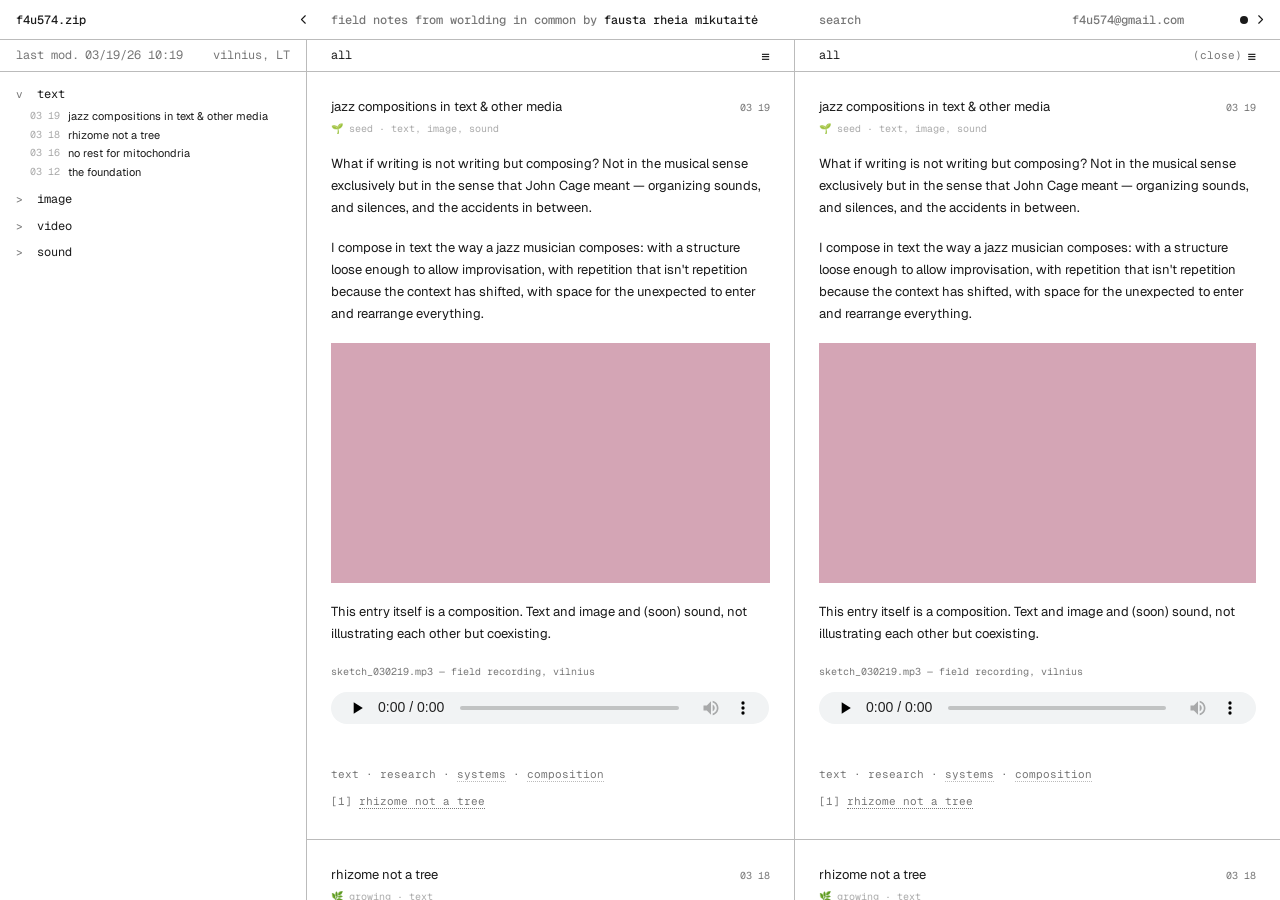
==== commit 9f69ac2f: "refine top nav bar styling and first-column text layout when sidebar is collapsed" ====
--- a/index.html
+++ b/index.html
@@ -1,4 +1,4 @@
-<!-- f4u574.zip — v3.0 restructured -->
+<!-- f4u574.zip — v3.5 twin columns + lowercase + dark dot -->
 <!DOCTYPE html>
 <html lang="en">
 <head>
@@ -12,44 +12,52 @@
 </head>
 <body>
 
-    <!-- HEADER -->
+    <!-- LINE 1 — three invisible columns matching layout below -->
     <header class="site-header">
-        <div class="h-left">
-            <button class="burger" onclick="document.getElementById('navPane').classList.toggle('mobile-open')"><span></span><span></span><span></span></button>
-            <span>f4u574.zip</span>
-            <button class="h-btn" onclick="togglePane('nav')" title="Toggle navigation">&#x25EB;</button>
+        <div class="h-nav" id="hColNav">
+            <span class="h-name">f4u574.zip</span>
+            <span class="h-toggle" id="hNavToggle" onclick="toggleNav()"><svg width="6" height="9" viewBox="0 0 8 12" style="display:block;"><path d="M7 1L2 6L7 11" stroke="currentColor" stroke-width="1.5" fill="none" stroke-linecap="round" stroke-linejoin="round"/></svg></span>
         </div>
-        <div class="h-center">
-            independent postdisciplinary research project of&nbsp;&nbsp;<span class="author">fausta rheia mikutait&#x0117;</span>
+        <div class="h-stream">
+            <span class="h-desc"><span class="h-desc-text">field notes from worlding in common by </span><span class="h-author">fausta rheia mikutait&#x0117;</span></span>
         </div>
-        <div class="h-right">
-            <a href="mailto:hello@f4u574.zip">hello@f4u574.zip</a>
-            <a href="#">ig</a>
-            <a href="#">substack</a>
-            <a href="#">github</a>
+        <div class="h-comp" id="hColComp">
+            <span class="h-search" id="hSearch" onclick="toggleSearch()">search</span>
+            <div class="h-comp-right">
+                <a class="h-email" href="mailto:f4u574@gmail.com">f4u574@gmail.com</a>
+                <span class="h-dark" onclick="toggleDark()"><svg width="8" height="8" viewBox="0 0 8 8" style="display:block;"><circle cx="4" cy="4" r="4" fill="currentColor"/></svg></span>
+                <span class="h-toggle" id="hCompToggle" onclick="toggleComp()"><svg width="6" height="9" viewBox="0 0 8 12" style="display:block;"><path d="M1 1L6 6L1 11" stroke="currentColor" stroke-width="1.5" fill="none" stroke-linecap="round" stroke-linejoin="round"/></svg></span>
+            </div>
         </div>
     </header>
 
-    <!-- LAYOUT -->
+    <!-- LINE 2 + CONTENT — three-column layout -->
     <div class="layout">
 
         <!-- NAV -->
         <aside class="nav-pane" id="navPane">
-            <div class="nav-cat" onclick="tCat('text')"><span class="ti" id="i-text">v</span> text</div>
-            <ul class="nav-list" id="l-text"></ul>
-            <div class="nav-cat" onclick="tCat('image')"><span class="ti" id="i-image">></span> image</div>
-            <ul class="nav-list collapsed" id="l-image"></ul>
-            <div class="nav-cat" onclick="tCat('video')"><span class="ti" id="i-video">></span> video</div>
-            <ul class="nav-list collapsed" id="l-video"></ul>
-            <div class="nav-cat" onclick="tCat('sound')"><span class="ti" id="i-sound">></span> sound</div>
-            <ul class="nav-list collapsed" id="l-sound"></ul>
+            <div class="nav-bar">
+                <span>last mod.</span>
+                <span id="navDate">03/19/26 10:19</span>
+                <span class="nav-bar-loc">vilnius, LT</span>
+            </div>
+            <div class="nav-scroll">
+                <div class="nav-cat" onclick="tCat('text')"><span class="ti" id="i-text">v</span> text</div>
+                <ul class="nav-list" id="l-text"></ul>
+                <div class="nav-cat" onclick="tCat('image')"><span class="ti" id="i-image">></span> image</div>
+                <ul class="nav-list collapsed" id="l-image"></ul>
+                <div class="nav-cat" onclick="tCat('video')"><span class="ti" id="i-video">></span> video</div>
+                <ul class="nav-list collapsed" id="l-video"></ul>
+                <div class="nav-cat" onclick="tCat('sound')"><span class="ti" id="i-sound">></span> sound</div>
+                <ul class="nav-list collapsed" id="l-sound"></ul>
+            </div>
         </aside>
 
         <!-- STREAM -->
         <div class="stream-pane">
             <div class="s-filter-wrap">
                 <div class="stream-bar">
-                    <span class="stream-bar-label" onclick="tFM()" id="sfLabel">All</span>
+                    <span class="stream-bar-label" onclick="tFM()" id="sfLabel">all</span>
                     <button class="stream-bar-btn" onclick="tFM()">&#x2261;</button>
                 </div>
                 <div class="s-filter-dd" id="fDD">
@@ -66,37 +74,35 @@
             <div class="stream-scroll" id="sScroll"></div>
         </div>
 
-        <!-- COMPANION -->
+        <!-- COMPANION (twin of stream) -->
         <aside class="comp-pane" id="compPane">
-            <div class="comp-bar">
-                <div class="comp-bar-left">
-                    <button class="cb-btn" id="cBack" onclick="rC()" style="display:none;">&#x2190;</button>
-                    <span id="cTitle">Index</span>
+            <div class="c-filter-wrap">
+                <div class="comp-bar" id="compBar">
+                    <!-- Normal mode -->
+                    <div class="comp-bar-left comp-bar-normal">
+                        <span class="stream-bar-label" onclick="tCFM()" id="cfLabel">all</span>
+                    </div>
+                    <div class="comp-bar-right comp-bar-normal">
+                        <span class="comp-close" onclick="toggleComp()">(close)</span>
+                        <button class="stream-bar-btn" onclick="tCFM()">&#x2261;</button>
+                    </div>
+                    <!-- Search mode (hidden by default) -->
+                    <input class="comp-search-input comp-bar-search" id="compSearchInput" type="text">
+                    <span class="comp-search-enter comp-bar-search" onclick="doSearch()">enter</span>
                 </div>
-                <div class="comp-bar-right">
-                    <span class="cb-btn" onclick="togglePane('comp')" style="font-size:11px;">(Close)</span>
-                    <button class="cb-btn" onclick="togglePane('comp')" title="Toggle companion" style="font-size:13px;">&#x25EB;</button>
+                <div class="c-filter-dd" id="cDD">
+                    <span class="c-fo active" onclick="cF('all')">all</span>
+                    <span class="c-fo" onclick="cF('text')">text</span>
+                    <span class="c-fo" onclick="cF('image')">image</span>
+                    <span class="c-fo" onclick="cF('video')">video</span>
+                    <span class="c-fo" onclick="cF('sound')">sound</span>
+                    <span class="c-fo" onclick="cF('research')">research</span>
+                    <span class="c-fo" onclick="cF('novel')">novel</span>
+                    <span class="c-fo" onclick="cF('systems')">systems</span>
                 </div>
             </div>
-            <div class="comp-scroll" id="cContent">
-                <div id="cDefault">
-                    <div class="cc" onclick="fC('text')"><span class="ti">></span> text</div>
-                    <div class="cc" onclick="fC('image')"><span class="ti">></span> image</div>
-                    <div class="cc" onclick="fC('video')"><span class="ti">></span> video</div>
-                    <div class="cc" onclick="fC('sound')"><span class="ti">></span> sound</div>
-                    <div style="margin-top:16px;border-top:1px solid var(--border);padding-top:12px;">
-                        <div class="dl">stream · 03 19</div>
-                        <div class="df dk">metanoia</div>
-                        <div class="df" style="display:flex;align-items:center;gap:8px;"><div style="width:70px;height:45px;background:#111;flex-shrink:0;"></div><span class="dc">2022 kovo 5</span></div>
-                        <div class="df dc">53.3498 N 6.2603 W</div>
-                        <div class="df dr">bertolucci's dreamers</div>
-                        <div class="df" style="font-size:11px;">miegančių drugelių tvirtovė</div>
-                        <div class="df" style="font-family:var(--mono);">F#A#infinity</div>
-                        <div class="df" style="font-size:9px;color:var(--accent);">viskas (nuo patirčių iki minčių, o man tai viena) stimuliuoja labiau nei manau</div>
-                        <div class="df dq" style="margin-top:6px;">"Né Vélnio Nebijau"</div>
-                    </div>
-                </div>
-            </div>
+            <div class="comp-scroll" id="cScroll"></div>
+            <div class="comp-results" id="cSearchResults"></div>
         </aside>
     </div>
 
--- a/style.css
+++ b/style.css
@@ -21,49 +21,130 @@
 ::-webkit-scrollbar { display: none; }
 * { scrollbar-width: none; }
 
-/* === HEADER === */
+/* ============================================================
+   LINE 1 — HEADER
+   Three flex children mirroring the layout columns exactly.
+   Transparent borders match the visible column borders below,
+   ensuring identical box-model math for pixel-perfect alignment.
+   ============================================================ */
 .site-header {
     position: fixed; top: 0; left: 0; right: 0;
-    height: 32px;
-    display: flex; align-items: center; justify-content: space-between;
-    padding: 0 16px;
-    font-family: var(--mono); font-size: 12px;
+    height: 40px;
+    display: flex;
+    font-family: var(--mono); font-size: 12px; font-weight: 500;
+    line-height: 40px;
     background: var(--bg); z-index: 100;
     border-bottom: 1px solid var(--border);
     transition: background 0.3s;
-}
-.h-left { display: flex; align-items: center; gap: 10px; }
-.h-center {
-    position: absolute; left: 50%; transform: translateX(-50%);
-    color: var(--accent); white-space: nowrap; font-size: 12px;
-}
-.h-center .author { color: var(--fg); }
-.h-right { display: flex; gap: 10px; color: var(--accent); }
-.h-right a { color: var(--accent); }
-.h-right a:hover { color: var(--fg); }
-.h-btn {
-    background: none; border: none; cursor: pointer;
-    font-family: var(--mono); font-size: 12px; color: var(--fg);
-    padding: 0; transition: color 0.15s;
-}
-.h-btn:hover { color: var(--accent); }
-
-/* === LAYOUT === */
+    white-space: nowrap;
+}
+
+/* Nav zone — same width + border model as .nav-pane
+   NO padding on the flex item — padding goes on children via margin.
+   This prevents padding from skewing flex:1 distribution (flex algorithm
+   reserves padding as minimum size before distributing free space). */
+.h-nav {
+    width: 24%; min-width: 220px; max-width: 320px;
+    flex-shrink: 0;
+    display: flex; align-items: center; height: 100%;
+    border-right: 1px solid transparent; /* same box model as nav-pane border */
+    overflow: hidden;
+    transition: width 0.3s, min-width 0.3s;
+}
+/* Stream zone — same flex as .stream-pane, NO padding */
+.h-stream {
+    flex: 1;
+    display: flex; align-items: center; height: 100%;
+    min-width: 0;
+}
+
+/* Companion zone — fixed width, matches .comp-pane below */
+.h-comp {
+    width: 38%; flex: 0 0 auto;
+    display: flex; align-items: center; height: 100%;
+    border-left: 1px solid transparent; /* same box model as comp-pane border */
+    min-width: 0;
+    overflow: hidden;
+}
+.h-comp .h-search { margin-left: 24px; } /* matches comp-bar padding-left */
+.h-comp-right {
+    margin-left: auto;
+    display: flex; align-items: center; gap: 10px;
+    flex-shrink: 0;
+}
+.h-comp-right .h-email { margin-right: 46px; } /* 56px total visual gap (46 + 10px gap) */
+.h-comp-right .h-toggle { padding-left: 0; padding-right: 16px; } /* glyph inset matches comp-bar padding-right */
+
+/* Header elements */
+.h-name { color: var(--fg); flex-shrink: 0; margin-left: 16px; } /* matches nav-bar padding-left */
+
+/* Toggle arrows — pushed to column edges via margin-left:auto */
+.h-toggle {
+    margin-left: auto;
+    flex-shrink: 0;
+    display: flex; align-items: center;
+    height: 100%;
+    padding-left: 10px; /* click area on the inner side */
+    /* NO padding-right — glyph flush against column border */
+    color: var(--fg); cursor: pointer;
+    user-select: none; transition: color 0.15s;
+}
+.h-toggle:hover { color: var(--accent); }
+
+.h-desc {
+    color: var(--accent); flex: 1; min-width: 0;
+    overflow: hidden; text-overflow: ellipsis;
+    margin: 0 24px; /* matches stream-bar padding */
+}
+.h-author { color: var(--fg); font-weight: 500; }
+.h-search {
+    color: var(--accent); cursor: pointer; flex-shrink: 0;
+    transition: color 0.15s;
+}
+.h-search:hover { color: var(--fg); }
+.h-search.active { color: var(--fg); }
+.h-email { color: var(--accent); flex-shrink: 0; }
+.h-email:hover { color: var(--fg); }
+.h-dark {
+    color: var(--fg); cursor: pointer; flex-shrink: 0;
+    display: flex; align-items: center; justify-content: center;
+    transition: color 0.15s; user-select: none;
+}
+.h-dark:hover { color: var(--accent); }
+
+/* ============================================================
+   LAYOUT — LINE 2 sub-bars + content
+   Columns start here. Visible vertical borders.
+   ============================================================ */
 .layout {
     display: flex; position: fixed;
-    top: 32px; left: 0; right: 0; bottom: 0;
+    top: 40px; left: 0; right: 0; bottom: 0;
 }
 
 /* === NAV === */
 .nav-pane {
     width: 24%; min-width: 220px; max-width: 320px;
     border-right: 1px solid var(--border);
-    overflow-y: auto; padding: 12px 16px;
-    transition: width 0.3s, min-width 0.3s, padding 0.3s, opacity 0.2s;
+    display: flex; flex-direction: column;
+    flex-shrink: 0;
+    transition: width 0.3s, min-width 0.3s, opacity 0.2s;
 }
 .nav-pane.collapsed {
-    width: 0; min-width: 0; padding: 0; opacity: 0;
+    width: 0; min-width: 0; opacity: 0;
     border-right: none; overflow: hidden;
+}
+
+/* Nav sub-bar (line 2) — padding-left matches nav-scroll */
+.nav-bar {
+    height: 32px; display: flex; align-items: center;
+    padding: 0 16px; border-bottom: 1px solid var(--border); flex-shrink: 0;
+    font-family: var(--mono); font-size: 12px; color: var(--accent);
+    gap: 6px; white-space: nowrap; overflow: hidden;
+}
+.nav-bar-loc { margin-left: auto; flex-shrink: 0; }
+
+.nav-scroll {
+    flex: 1; overflow-y: auto; padding: 12px 16px;
 }
 .nav-cat {
     margin-bottom: 3px; cursor: pointer; user-select: none;
@@ -83,9 +164,11 @@
 
 /* === STREAM === */
 .stream-pane { flex: 1; display: flex; flex-direction: column; min-width: 0; }
+
+/* Stream sub-bar (line 2) — padding matches entry content & header stream zone */
 .stream-bar {
     height: 32px; display: flex; align-items: center; justify-content: space-between;
-    padding: 0 20px; border-bottom: 1px solid var(--border); flex-shrink: 0;
+    padding: 0 24px; border-bottom: 1px solid var(--border); flex-shrink: 0;
     font-family: var(--mono); font-size: 12px;
 }
 .stream-bar-label { cursor: pointer; }
@@ -102,22 +185,23 @@
 .s-filter-dd {
     display: none; position: absolute; top: 100%; left: 0; right: 0;
     background: var(--bg); border-bottom: 1px solid var(--border);
-    padding: 8px 20px; z-index: 50; font-family: var(--mono); font-size: 11px;
+    padding: 8px 24px; z-index: 50; font-family: var(--mono); font-size: 11px;
 }
 .s-filter-dd.open { display: flex; flex-wrap: wrap; gap: 4px 12px; }
 .s-fo { cursor: pointer; color: var(--accent); padding: 2px 0; }
 .s-fo:hover { color: var(--fg); }
 .s-fo.active { color: var(--fg); font-weight: 600; }
 
-/* entries */
+/* entries — left padding matches stream-bar & header stream zone */
 .se {
     padding: 24px 24px 28px; border-bottom: 1px solid var(--border);
+    transition: padding 0.3s;
 }
 .se-head { display: flex; justify-content: space-between; align-items: baseline; margin-bottom: 16px; }
 .se-title { font-size: 13px; font-weight: 400; }
 .se-date { font-size: 10px; color: var(--accent); font-family: var(--mono); white-space: nowrap; }
 .se-meta { font-size: 10px; color: var(--light); margin-top: 2px; font-family: var(--mono); }
-.se-body { max-width: 640px; }
+.se-body { max-width: 640px; transition: max-width 0.3s; }
 .se-body p { margin-bottom: 1.1rem; }
 .se-body .bi { padding-left: 14px; margin-bottom: 1.1rem; position: relative; }
 .se-body .bi::before { content: '•'; position: absolute; left: 0; }
@@ -133,12 +217,28 @@
 .cl { cursor: pointer; border-bottom: 1px dotted var(--accent); }
 .cl:hover { color: var(--fg); border-color: var(--fg); }
 
+/* --- Stream layout when nav is collapsed — centered text, ~80px side space --- */
+.nav-pane.collapsed ~ .stream-pane .se { padding: 28px 80px 32px; }
+.nav-pane.collapsed ~ .stream-pane .se-body { max-width: 900px; margin-left: auto; margin-right: auto; }
+.nav-pane.collapsed ~ .stream-pane .se-head { max-width: 900px; margin-left: auto; margin-right: auto; margin-bottom: 16px; }
+.nav-pane.collapsed ~ .stream-pane .se-tags,
+.nav-pane.collapsed ~ .stream-pane .se-refs { max-width: 900px; margin-left: auto; margin-right: auto; }
+.nav-pane.collapsed ~ .stream-pane .stream-bar { padding: 0 80px; }
+.nav-pane.collapsed ~ .stream-pane .s-filter-dd { padding: 8px 80px; }
+
 /* === COMPANION === */
-.comp-pane { flex: 1; display: flex; flex-direction: column; border-left: 1px solid var(--border); overflow: hidden; transition: flex 0.3s, opacity 0.2s; }
-.comp-pane.collapsed { flex: 0 0 0; min-width: 0; opacity: 0; border-left: none; overflow: hidden; }
+.comp-pane {
+    width: 38%; flex: 0 0 auto;
+    display: flex; flex-direction: column;
+    border-left: 1px solid var(--border);
+    overflow: hidden; transition: width 0.3s, opacity 0.2s;
+}
+.comp-pane.collapsed { width: 0; min-width: 0; opacity: 0; border-left: none; overflow: hidden; }
+
+/* Companion sub-bar (line 2) — now mirrors stream-bar */
 .comp-bar {
     height: 32px; display: flex; align-items: center; justify-content: space-between;
-    padding: 0 16px; border-bottom: 1px solid var(--border); flex-shrink: 0;
+    padding: 0 24px; border-bottom: 1px solid var(--border); flex-shrink: 0;
     font-family: var(--mono); font-size: 12px;
 }
 .comp-bar-left { display: flex; align-items: center; gap: 6px; }
@@ -148,7 +248,47 @@
     font-family: var(--mono); font-size: 12px; color: var(--accent); padding: 0;
 }
 .cb-btn:hover { color: var(--fg); }
-.comp-scroll { flex: 1; overflow-y: auto; padding: 12px 16px; }
+.comp-scroll { flex: 1; overflow-y: auto; }
+
+/* companion filter dropdown (mirrors stream) */
+.c-filter-wrap { position: relative; flex-shrink: 0; }
+.c-filter-dd {
+    display: none; position: absolute; top: 100%; left: 0; right: 0;
+    background: var(--bg); border-bottom: 1px solid var(--border);
+    padding: 8px 24px; z-index: 50; font-family: var(--mono); font-size: 11px;
+}
+.c-filter-dd.open { display: flex; flex-wrap: wrap; gap: 4px 12px; }
+.c-fo { cursor: pointer; color: var(--accent); padding: 2px 0; }
+.c-fo:hover { color: var(--fg); }
+.c-fo.active { color: var(--fg); font-weight: 600; }
+
+/* companion close button */
+.comp-close {
+    font-size: 11px; color: var(--accent); cursor: pointer;
+    font-family: var(--mono); transition: color 0.15s;
+}
+.comp-close:hover { color: var(--fg); }
+
+/* companion search results overlay */
+.comp-results { flex: 1; overflow-y: auto; padding: 12px 24px; display: none; }
+.comp-pane.search-active #cScroll { display: none; }
+.comp-pane.search-active .comp-results { display: block; }
+
+/* companion search mode */
+.comp-bar-search { display: none; }
+.comp-bar.search-mode .comp-bar-normal { display: none; }
+.comp-bar.search-mode .comp-bar-search { display: flex; }
+.comp-search-input {
+    flex: 1; min-width: 0;
+    font-family: var(--mono); font-size: 12px;
+    background: none; border: none; color: var(--fg); outline: none;
+    padding: 0;
+}
+.comp-search-enter {
+    flex-shrink: 0; color: var(--accent); cursor: pointer;
+    font-family: var(--mono); font-size: 11px;
+}
+.comp-search-enter:hover { color: var(--fg); }
 
 .cc { margin-bottom: 3px; cursor: pointer; user-select: none; font-size: 12px; font-family: var(--mono); }
 .cc:hover { color: var(--hover); }
@@ -172,17 +312,15 @@
 .dr { font-size: 10px; color: var(--accent); }
 .dq { font-style: italic; font-size: 14px; line-height: 1.3; font-family: Georgia, serif; }
 
-/* === BURGER (mobile) === */
-.burger { display: none; background: none; border: none; cursor: pointer; padding: 2px; }
-.burger span { display: block; width: 16px; height: 1px; background: var(--fg); margin: 3px 0; }
-
+/* === MOBILE === */
 @media (max-width: 900px) {
-    .burger { display: block; }
-    .h-center { display: none; }
     .comp-pane { display: none; }
+    .h-comp { display: none; }
+    .h-desc-text { display: none; }
+    .h-nav { width: auto; min-width: 0; border-right: none; }
     .nav-pane {
-        position: fixed; top: 32px; left: -100%;
-        width: 85%; max-width: 280px; height: calc(100vh - 32px);
+        position: fixed; top: 40px; left: -100%;
+        width: 85%; max-width: 280px; height: calc(100vh - 40px);
         background: var(--bg); z-index: 150;
         transition: left 0.25s; border-right: 1px solid var(--border);
     }
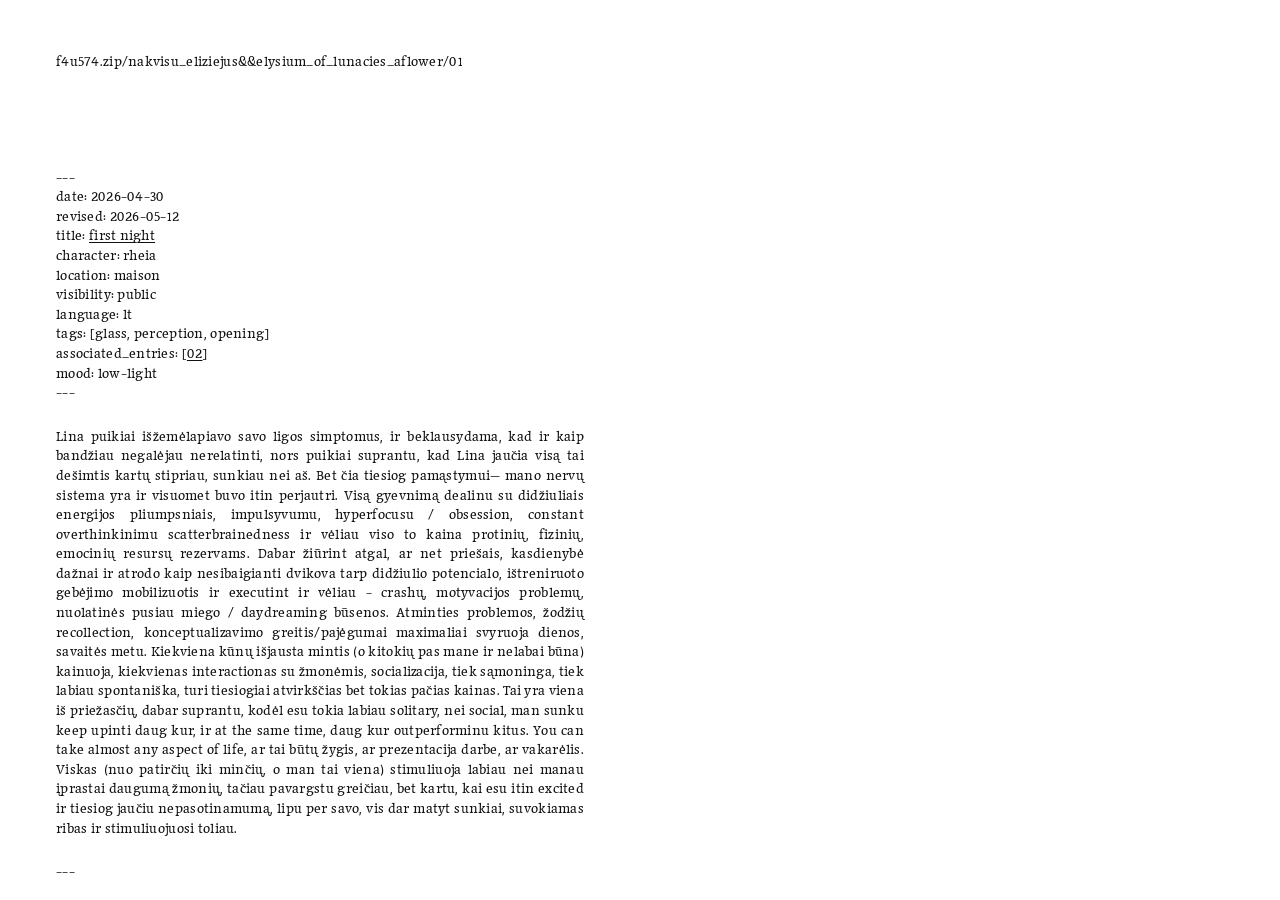
==== commit 218c8e7a: "Add files via upload" ====
--- a/index.html
+++ b/index.html
@@ -1,111 +1,320 @@
-<!-- f4u574.zip — v3.5 twin columns + lowercase + dark dot -->
 <!DOCTYPE html>
-<html lang="en">
+<html lang="lt">
 <head>
-    <meta charset="UTF-8">
-    <meta name="viewport" content="width=device-width, initial-scale=1.0">
-    <title>f4u574.zip</title>
-    <link rel="preconnect" href="https://fonts.googleapis.com">
-    <link rel="preconnect" href="https://fonts.gstatic.com" crossorigin>
-    <link href="https://fonts.googleapis.com/css2?family=Geist:wght@100..900&family=Geist+Mono:wght@100..900&display=swap" rel="stylesheet">
-    <link rel="stylesheet" href="style.css">
+<meta charset="UTF-8">
+<meta name="viewport" content="width=device-width, initial-scale=1.0">
+<title>f4u574.zip/nakvisu_eliziejus&&elysium_of_lunacies_aflower</title>
+<link rel="preconnect" href="https://fonts.googleapis.com">
+<link rel="preconnect" href="https://fonts.gstatic.com" crossorigin>
+<link rel="stylesheet" href="https://fonts.googleapis.com/css2?family=Maname&display=swap">
+<style>
+  :root {
+    --bg: #ffffff;
+    --fg: #111111;
+    --muted: #888888;
+  }
+
+  * {
+    margin: 0;
+    padding: 0;
+    box-sizing: border-box;
+  }
+
+  html, body {
+    height: 100%;
+    overflow: hidden;
+    background: var(--bg);
+    color: var(--fg);
+  }
+
+  body {
+    font-family: 'Maname', serif;
+    font-size: 14px;
+    line-height: 140%;
+    letter-spacing: 0.02em;
+    font-weight: 400;
+  }
+
+  a {
+    color: inherit;
+    text-decoration: underline;
+    text-underline-offset: 2px;
+    text-decoration-thickness: 0.5px;
+  }
+  a:hover {
+    color: var(--muted);
+  }
+
+  /* layout */
+  .site {
+    display: grid;
+    grid-template-columns: 1fr 1fr;
+    height: 100vh;
+    width: 100vw;
+  }
+
+  .column {
+    overflow-y: auto;
+    overflow-x: hidden;
+    height: 100vh;
+    padding: 48px 56px;
+    scrollbar-width: thin;
+    scrollbar-color: var(--muted) transparent;
+  }
+
+  .column::-webkit-scrollbar {
+    width: 6px;
+  }
+  .column::-webkit-scrollbar-track {
+    background: transparent;
+  }
+  .column::-webkit-scrollbar-thumb {
+    background: transparent;
+  }
+  .column:hover::-webkit-scrollbar-thumb {
+    background: var(--muted);
+  }
+
+  /* masthead */
+  .masthead {
+    margin-bottom: 96px;
+    word-break: break-all;
+  }
+
+  /* entries */
+  .entry {
+    margin-bottom: 96px;
+  }
+
+  .frontmatter {
+    margin-bottom: 24px;
+    white-space: pre-line;
+  }
+
+  .frontmatter-close {
+    margin-top: 24px;
+    margin-bottom: 0;
+    white-space: pre-line;
+  }
+
+  .body-text {
+    text-align: justify;
+    hyphens: auto;
+    -webkit-hyphens: auto;
+  }
+
+  .body-text p {
+    margin-bottom: 1em;
+  }
+
+  /* image column */
+  .image-column {
+    display: flex;
+    flex-direction: column;
+    gap: 96px;
+  }
+
+  .image-block {
+    width: 100%;
+  }
+
+  .image-block img {
+    width: 100%;
+    height: auto;
+    display: block;
+  }
+
+  .image-block.empty {
+    height: 200px;
+  }
+
+  /* mobile */
+  .mobile-toggle {
+    display: none;
+  }
+
+  @media (max-width: 768px) {
+    .site {
+      grid-template-columns: 1fr;
+    }
+
+    .column {
+      padding: 24px 24px 96px 24px;
+    }
+
+    .image-column {
+      display: none;
+    }
+
+    .image-column.active {
+      display: flex;
+    }
+
+    .text-column.hidden {
+      display: none;
+    }
+
+    .mobile-toggle {
+      display: block;
+      position: fixed;
+      top: 16px;
+      right: 16px;
+      z-index: 100;
+      background: var(--bg);
+      border: none;
+      font-family: 'Maname', serif;
+      font-size: 14px;
+      letter-spacing: 0.02em;
+      cursor: pointer;
+      color: var(--fg);
+      padding: 4px 8px;
+    }
+  }
+</style>
 </head>
 <body>
 
-    <!-- LINE 1 — three invisible columns matching layout below -->
-    <header class="site-header">
-        <div class="h-nav" id="hColNav">
-            <span class="h-name">f4u574.zip</span>
-            <span class="h-toggle" id="hNavToggle" onclick="toggleNav()"><svg width="6" height="9" viewBox="0 0 8 12" style="display:block;"><path d="M7 1L2 6L7 11" stroke="currentColor" stroke-width="1.5" fill="none" stroke-linecap="round" stroke-linejoin="round"/></svg></span>
-        </div>
-        <div class="h-stream">
-            <span class="h-desc"><span class="h-desc-text">field notes from worlding in common by </span><span class="h-author">fausta rheia mikutait&#x0117;</span></span>
-        </div>
-        <div class="h-comp" id="hColComp">
-            <span class="h-search" id="hSearch" onclick="toggleSearch()">search</span>
-            <div class="h-comp-right">
-                <a class="h-email" href="mailto:f4u574@gmail.com">f4u574@gmail.com</a>
-                <span class="h-dark" onclick="toggleDark()"><svg width="8" height="8" viewBox="0 0 8 8" style="display:block;"><circle cx="4" cy="4" r="4" fill="currentColor"/></svg></span>
-                <span class="h-toggle" id="hCompToggle" onclick="toggleComp()"><svg width="6" height="9" viewBox="0 0 8 12" style="display:block;"><path d="M1 1L6 6L1 11" stroke="currentColor" stroke-width="1.5" fill="none" stroke-linecap="round" stroke-linejoin="round"/></svg></span>
-            </div>
-        </div>
-    </header>
-
-    <!-- LINE 2 + CONTENT — three-column layout -->
-    <div class="layout">
-
-        <!-- NAV -->
-        <aside class="nav-pane" id="navPane">
-            <div class="nav-bar">
-                <span>last mod.</span>
-                <span id="navDate">03/19/26 10:19</span>
-                <span class="nav-bar-loc">vilnius, LT</span>
-            </div>
-            <div class="nav-scroll">
-                <div class="nav-cat" onclick="tCat('text')"><span class="ti" id="i-text">v</span> text</div>
-                <ul class="nav-list" id="l-text"></ul>
-                <div class="nav-cat" onclick="tCat('image')"><span class="ti" id="i-image">></span> image</div>
-                <ul class="nav-list collapsed" id="l-image"></ul>
-                <div class="nav-cat" onclick="tCat('video')"><span class="ti" id="i-video">></span> video</div>
-                <ul class="nav-list collapsed" id="l-video"></ul>
-                <div class="nav-cat" onclick="tCat('sound')"><span class="ti" id="i-sound">></span> sound</div>
-                <ul class="nav-list collapsed" id="l-sound"></ul>
-            </div>
-        </aside>
-
-        <!-- STREAM -->
-        <div class="stream-pane">
-            <div class="s-filter-wrap">
-                <div class="stream-bar">
-                    <span class="stream-bar-label" onclick="tFM()" id="sfLabel">all</span>
-                    <button class="stream-bar-btn" onclick="tFM()">&#x2261;</button>
-                </div>
-                <div class="s-filter-dd" id="fDD">
-                    <span class="s-fo active" onclick="sF('all')">all</span>
-                    <span class="s-fo" onclick="sF('text')">text</span>
-                    <span class="s-fo" onclick="sF('image')">image</span>
-                    <span class="s-fo" onclick="sF('video')">video</span>
-                    <span class="s-fo" onclick="sF('sound')">sound</span>
-                    <span class="s-fo" onclick="sF('research')">research</span>
-                    <span class="s-fo" onclick="sF('novel')">novel</span>
-                    <span class="s-fo" onclick="sF('systems')">systems</span>
-                </div>
-            </div>
-            <div class="stream-scroll" id="sScroll"></div>
-        </div>
-
-        <!-- COMPANION (twin of stream) -->
-        <aside class="comp-pane" id="compPane">
-            <div class="c-filter-wrap">
-                <div class="comp-bar" id="compBar">
-                    <!-- Normal mode -->
-                    <div class="comp-bar-left comp-bar-normal">
-                        <span class="stream-bar-label" onclick="tCFM()" id="cfLabel">all</span>
-                    </div>
-                    <div class="comp-bar-right comp-bar-normal">
-                        <span class="comp-close" onclick="toggleComp()">(close)</span>
-                        <button class="stream-bar-btn" onclick="tCFM()">&#x2261;</button>
-                    </div>
-                    <!-- Search mode (hidden by default) -->
-                    <input class="comp-search-input comp-bar-search" id="compSearchInput" type="text">
-                    <span class="comp-search-enter comp-bar-search" onclick="doSearch()">enter</span>
-                </div>
-                <div class="c-filter-dd" id="cDD">
-                    <span class="c-fo active" onclick="cF('all')">all</span>
-                    <span class="c-fo" onclick="cF('text')">text</span>
-                    <span class="c-fo" onclick="cF('image')">image</span>
-                    <span class="c-fo" onclick="cF('video')">video</span>
-                    <span class="c-fo" onclick="cF('sound')">sound</span>
-                    <span class="c-fo" onclick="cF('research')">research</span>
-                    <span class="c-fo" onclick="cF('novel')">novel</span>
-                    <span class="c-fo" onclick="cF('systems')">systems</span>
-                </div>
-            </div>
-            <div class="comp-scroll" id="cScroll"></div>
-            <div class="comp-results" id="cSearchResults"></div>
-        </aside>
+<button class="mobile-toggle" id="toggle" aria-label="toggle view">txt / img</button>
+
+<div class="site">
+
+  <!-- text column -->
+  <div class="column text-column" id="text-column">
+
+    <div class="masthead" id="masthead">f4u574.zip/nakvisu_eliziejus&&elysium_of_lunacies_aflower</div>
+
+    <article class="entry" id="01" data-entry="01">
+      <div class="frontmatter">---
+date: 2026-04-30
+revised: 2026-05-12
+title: <a href="#01">first night</a>
+character: rheia
+location: maison
+visibility: public
+language: lt
+tags: [glass, perception, opening]
+associated_entries: [<a href="#02">02</a>]
+mood: low-light
+---</div>
+
+      <div class="body-text">
+        <p>Lina puikiai išžemėlapiavo savo ligos simptomus, ir beklausydama, kad ir kaip bandžiau negalėjau nerelatinti, nors puikiai suprantu, kad Lina jaučia visą tai dešimtis kartų stipriau, sunkiau nei aš. Bet čia tiesiog pamąstymui— mano nervų sistema yra ir visuomet buvo itin perjautri. Visą gyevnimą dealinu su didžiuliais energijos pliumpsniais, impulsyvumu, hyperfocusu / obsession, constant overthinkinimu scatterbrainedness ir vėliau viso to kaina protinių, fizinių, emocinių resursų rezervams. Dabar žiūrint atgal, ar net priešais, kasdienybė dažnai ir atrodo kaip nesibaigianti dvikova tarp didžiulio potencialo, ištreniruoto gebėjimo mobilizuotis ir executint ir vėliau - crashų, motyvacijos problemų, nuolatinės pusiau miego / daydreaming būsenos. Atminties problemos, žodžių recollection, konceptualizavimo greitis/pajėgumai maximaliai svyruoja dienos, savaitės metu. Kiekviena kūnų išjausta mintis (o kitokių pas mane ir nelabai būna) kainuoja, kiekvienas interactionas su žmonėmis, socializacija, tiek sąmoninga, tiek labiau spontaniška, turi tiesiogiai atvirkščias bet tokias pačias kainas. Tai yra viena iš priežasčių, dabar suprantu, kodėl esu tokia labiau solitary, nei social, man sunku keep upinti daug kur, ir at the same time, daug kur outperforminu kitus. You can take almost any aspect of life, ar tai būtų žygis, ar prezentacija darbe, ar vakarėlis. Viskas (nuo patirčių iki minčių, o man tai viena) stimuliuoja labiau nei manau įprastai daugumą žmonių, tačiau pavargstu greičiau, bet kartu, kai esu itin excited ir tiesiog jaučiu nepasotinamumą, lipu per savo, vis dar matyt sunkiai, suvokiamas ribas ir stimuliuojuosi toliau.</p>
+      </div>
+
+      <div class="frontmatter-close">---</div>
+    </article>
+
+    <article class="entry" id="02" data-entry="02">
+      <div class="frontmatter">---
+date:
+revised:
+title: <a href="#02">untitled</a>
+character:
+location:
+visibility: draft
+language:
+tags: []
+associated_entries: []
+mood:
+---</div>
+
+      <div class="body-text">
+        <p>&nbsp;</p>
+      </div>
+
+      <div class="frontmatter-close">---</div>
+    </article>
+
+  </div>
+
+  <!-- image column -->
+  <div class="column image-column" id="image-column">
+    <div class="image-block empty"></div>
+    <div class="image-block">
+      <!-- replace src with your photo path when ready -->
+      <!-- <img src="images/01-first-night.jpg" alt=""> -->
     </div>
-
-    <script src="site.js"></script>
+    <div class="image-block empty"></div>
+  </div>
+
+</div>
+
+<script>
+  // url updates as entries scroll into view
+  const textColumn = document.getElementById('text-column');
+  const masthead = document.getElementById('masthead');
+  const baseUrl = 'f4u574.zip/nakvisu_eliziejus&&elysium_of_lunacies_aflower';
+  const entries = document.querySelectorAll('.entry');
+
+  function updateUrl() {
+    const scrollTop = textColumn.scrollTop;
+    const viewportMid = scrollTop + textColumn.clientHeight / 3;
+    let currentEntry = null;
+
+    entries.forEach(entry => {
+      const top = entry.offsetTop;
+      const bottom = top + entry.offsetHeight;
+      if (top <= viewportMid && bottom > viewportMid) {
+        currentEntry = entry.dataset.entry;
+      }
+    });
+
+    if (currentEntry) {
+      const newPath = '/' + currentEntry;
+      masthead.textContent = baseUrl + newPath;
+      // update browser url silently without scroll jump
+      if (window.location.hash !== '#' + currentEntry) {
+        history.replaceState(null, '', '#' + currentEntry);
+      }
+    } else {
+      masthead.textContent = baseUrl;
+      history.replaceState(null, '', window.location.pathname);
+    }
+  }
+
+  textColumn.addEventListener('scroll', updateUrl);
+
+  // jump to entry if hash in url on load
+  window.addEventListener('load', () => {
+    if (window.location.hash) {
+      const target = document.querySelector(window.location.hash);
+      if (target) {
+        target.scrollIntoView();
+      }
+    }
+    updateUrl();
+  });
+
+  // smooth anchor jumps within text column
+  document.querySelectorAll('a[href^="#"]').forEach(link => {
+    link.addEventListener('click', e => {
+      e.preventDefault();
+      const target = document.querySelector(link.getAttribute('href'));
+      if (target) {
+        target.scrollIntoView({ behavior: 'smooth' });
+        history.replaceState(null, '', link.getAttribute('href'));
+      }
+    });
+  });
+
+  // mobile toggle
+  const toggle = document.getElementById('toggle');
+  const imageColumn = document.getElementById('image-column');
+  let showingImages = false;
+
+  toggle.addEventListener('click', () => {
+    showingImages = !showingImages;
+    if (showingImages) {
+      textColumn.classList.add('hidden');
+      imageColumn.classList.add('active');
+      toggle.textContent = 'img / txt';
+    } else {
+      textColumn.classList.remove('hidden');
+      imageColumn.classList.remove('active');
+      toggle.textContent = 'txt / img';
+    }
+  });
+</script>
+
 </body>
 </html>
